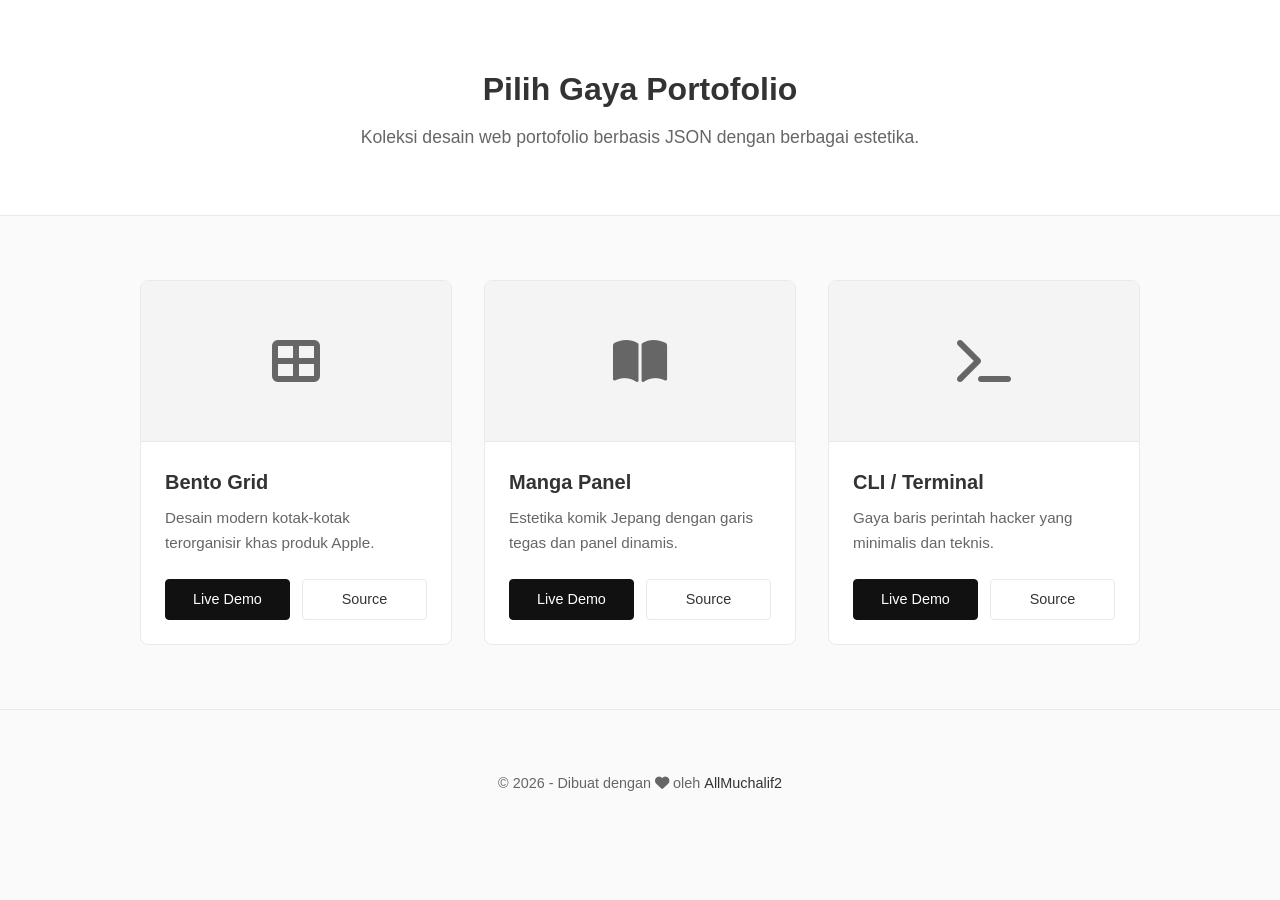
==== index.html @ 9bc3232f "first" ====
<!doctype html>
<html lang="id">
  <head>
    <meta charset="UTF-8" />
    <meta name="viewport" content="width=device-width, initial-scale=1.0" />
    <title>Koleksi Portofolio Saya</title>
    <link rel="stylesheet" href="src/style.css" />
    <link
      rel="stylesheet"
      href="https://cdnjs.cloudflare.com/ajax/libs/font-awesome/6.0.0/css/all.min.css"
    />
  </head>
  <body>
    <header>
      <h1>Pilih Gaya Portofolio</h1>
      <p>
        Koleksi desain web portofolio berbasis JSON dengan berbagai estetika.
      </p>
    </header>

    <main class="showcase-grid">
      <div class="card">
        <div class="card-preview bento-bg">
          <i class="fas fa-table-cells-large"></i>
        </div>
        <div class="card-content">
          <h3>Bento Grid</h3>
          <p>Desain modern kotak-kotak terorganisir khas produk Apple.</p>
          <div class="buttons">
            <a href="./bento" class="btn-demo">Live Demo</a>
            <a
              href="https://github.com/AllMuchalif2/porto/tree/style/bento"
              class="btn-code"
              >Source</a
            >
          </div>
        </div>
      </div>

      <div class="card">
        <div class="card-preview manga-bg">
          <i class="fas fa-book-open"></i>
        </div>
        <div class="card-content">
          <h3>Manga Panel</h3>
          <p>Estetika komik Jepang dengan garis tegas dan panel dinamis.</p>
          <div class="buttons">
            <a href="./manga" class="btn-demo">Live Demo</a>
            <a
              href="https://github.com/AllMuchalif2/porto/tree/style/manga"
              class="btn-code"
              >Source</a
            >
          </div>
        </div>
      </div>

      <div class="card">
        <div class="card-preview terminal-bg">
          <i class="fas fa-terminal"></i>
        </div>
        <div class="card-content">
          <h3>CLI / Terminal</h3>
          <p>Gaya baris perintah hacker yang minimalis dan teknis.</p>
          <div class="buttons">
            <a href="./terminal" class="btn-demo">Live Demo</a>
            <a
              href="https://github.com/AllMuchalif2/porto/tree/style/terminal"
              class="btn-code"
              >Source</a
            >
          </div>
        </div>
      </div>
    </main>

    <footer>
      <p>
        &copy; 2026 - Dibuat dengan <i class="fas fa-heart"></i> oleh
        <a href="https://github.com/AllMuchalif2">AllMuchalif2</a>
      </p>
    </footer>

    <script src="src/script.js"></script>
  </body>
</html>
---- src/style.css ----
:root {
  --bg-color: #fafafa;
  --text-main: #333333;
  --text-muted: #666666;
  --border-color: #eaeaea;
  --primary-accent: #111111;
  --card-bg: #ffffff;
}

body {
  font-family: -apple-system, BlinkMacSystemFont, "Segoe UI", Roboto, Helvetica, Arial, sans-serif;
  background-color: var(--bg-color);
  color: var(--text-main);
  margin: 0;
  padding: 0;
  line-height: 1.6;
}

header {
  text-align: center;
  padding: 4rem 1rem;
  border-bottom: 1px solid var(--border-color);
  background: var(--card-bg);
}

header h1 {
  margin: 0 0 0.5rem 0;
  font-weight: 600;
  font-size: 2rem;
  color: var(--text-main);
}

header p {
  margin: 0;
  color: var(--text-muted);
  font-size: 1.1rem;
}

.showcase-grid {
  display: grid;
  grid-template-columns: repeat(auto-fit, minmax(300px, 1fr));
  gap: 2rem;
  padding: 4rem 2rem;
  max-width: 1000px;
  margin: 0 auto;
}

.card {
  background: var(--card-bg);
  border: 1px solid var(--border-color);
  border-radius: 8px;
  overflow: hidden;
  transition: all 0.2s ease;
  display: flex;
  flex-direction: column;
}

.card:hover {
  border-color: var(--text-main);
  box-shadow: 0 4px 12px rgba(0, 0, 0, 0.05);
}

.card-preview {
  height: 160px;
  display: flex;
  align-items: center;
  justify-content: center;
  font-size: 3rem;
  border-bottom: 1px solid var(--border-color);
  background-color: #f9f9f9;
  color: var(--text-muted);
}

.bento-bg, .manga-bg, .terminal-bg {
  /* Menggunakan warna abu-abu terang yang simpel untuk semua kartu */
  background-color: #f4f4f4;
}

.card-content {
  padding: 1.5rem;
  flex: 1;
  display: flex;
  flex-direction: column;
}

.card-content h3 {
  margin: 0 0 0.5rem 0;
  font-size: 1.25rem;
  font-weight: 600;
}

.card-content p {
  margin: 0 0 1.5rem 0;
  color: var(--text-muted);
  font-size: 0.95rem;
  flex: 1;
}

.buttons {
  display: flex;
  gap: 0.75rem;
}

.btn-demo,
.btn-code {
  text-decoration: none;
  padding: 0.5rem 1rem;
  border-radius: 4px;
  font-size: 0.9rem;
  flex: 1;
  text-align: center;
  font-weight: 500;
  transition: all 0.2s ease;
}

.btn-demo {
  background: var(--primary-accent);
  color: #fff;
  border: 1px solid var(--primary-accent);
}

.btn-demo:hover {
  background: #333;
  border-color: #333;
}

.btn-code {
  background: transparent;
  border: 1px solid var(--border-color);
  color: var(--text-main);
}

.btn-code:hover {
  border-color: var(--text-main);
  background: var(--bg-color);
}

footer {
  text-align: center;
  padding: 3rem 1rem;
  font-size: 0.9rem;
  color: var(--text-muted);
  border-top: 1px solid var(--border-color);
}

footer a {
  color: var(--text-main);
  text-decoration: none;
  font-weight: 500;
}

footer a:hover {
  text-decoration: underline;
}
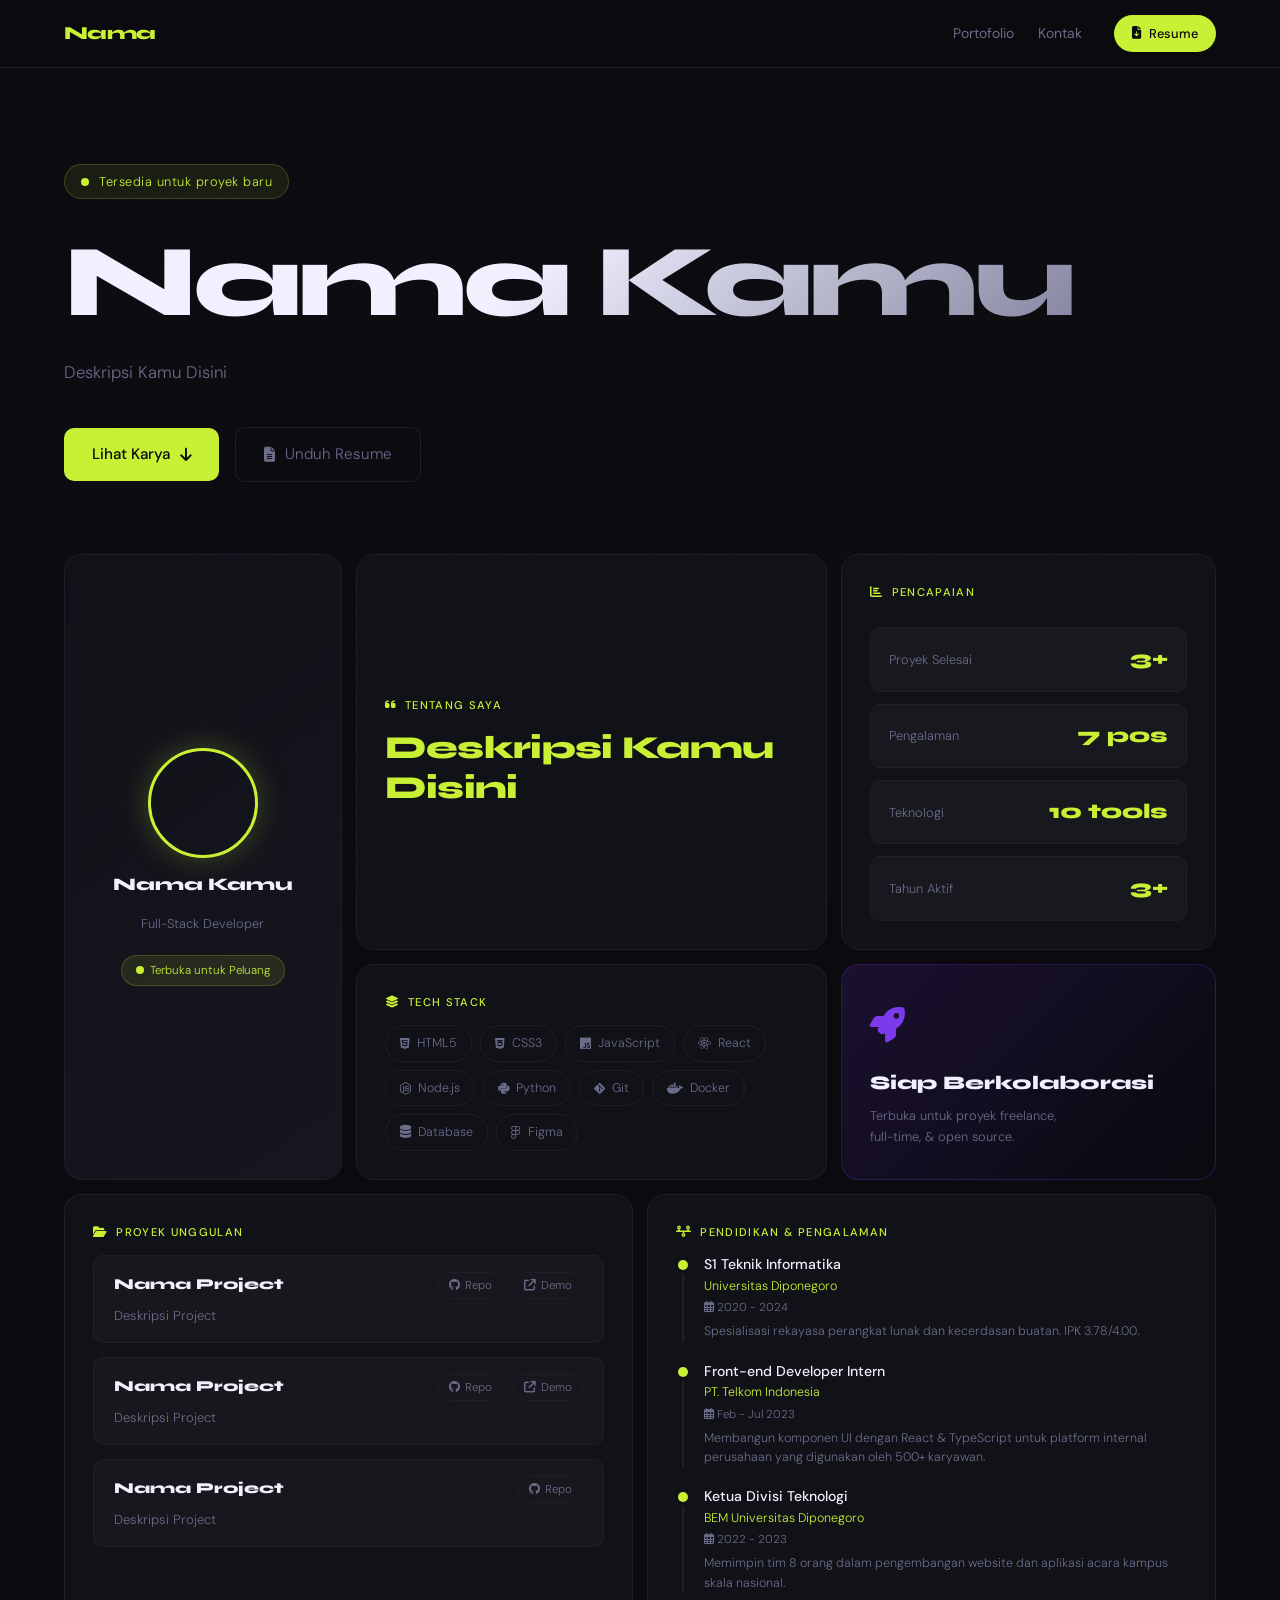
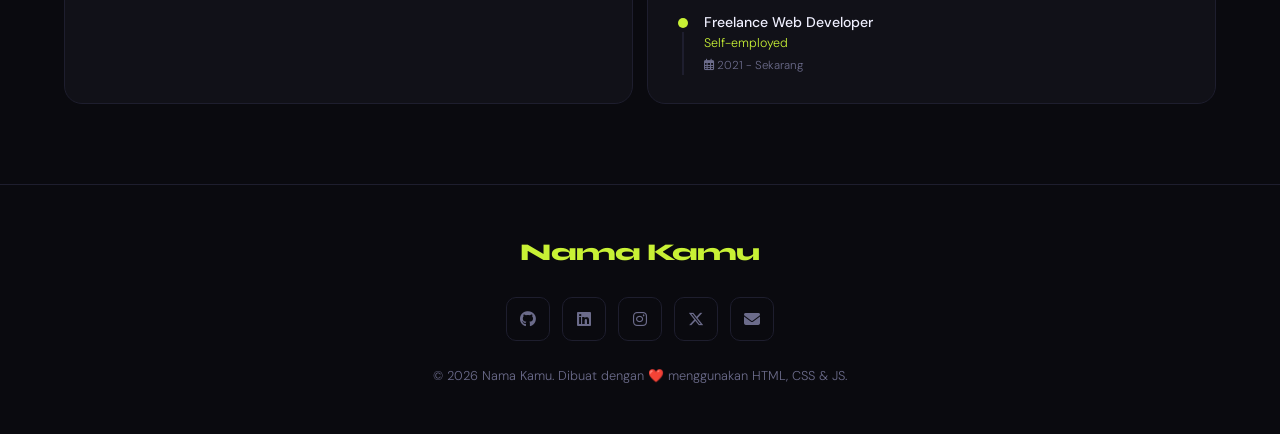
==== commit be87aed6: "bento style v1" ====
--- a/index.html
+++ b/index.html
@@ -3,82 +3,92 @@
   <head>
     <meta charset="UTF-8" />
     <meta name="viewport" content="width=device-width, initial-scale=1.0" />
-    <title>Koleksi Portofolio Saya</title>
-    <link rel="stylesheet" href="src/style.css" />
+    <title>Memuat...</title>
+    <meta name="description" content="Portofolio pribadi developer" />
+
+    <!-- Google Fonts: Syne (display) + DM Sans (body) -->
+    <link rel="preconnect" href="https://fonts.googleapis.com" />
+    <link rel="preconnect" href="https://fonts.gstatic.com" crossorigin />
+    <link
+      href="https://fonts.googleapis.com/css2?family=Syne:wght@700;800&family=DM+Sans:ital,wght@0,300;0,400;0,500;1,300&display=swap"
+      rel="stylesheet"
+    />
+
+    <!-- Font Awesome -->
     <link
       rel="stylesheet"
-      href="https://cdnjs.cloudflare.com/ajax/libs/font-awesome/6.0.0/css/all.min.css"
+      href="https://cdnjs.cloudflare.com/ajax/libs/font-awesome/6.5.2/css/all.min.css"
     />
+
+    <link rel="stylesheet" href="src/style.css" />
   </head>
   <body>
-    <header>
-      <h1>Pilih Gaya Portofolio</h1>
-      <p>
-        Koleksi desain web portofolio berbasis JSON dengan berbagai estetika.
-      </p>
+    <!-- ░░ NOISE OVERLAY ░░ -->
+    <div class="noise-overlay" aria-hidden="true"></div>
+
+    <!-- ░░ NAVBAR ░░ -->
+    <nav id="navbar" aria-label="Navigasi utama">
+      <div class="nav-inner">
+        <a href="#" class="nav-brand" id="nav-brand">—</a>
+        <div class="nav-links">
+          <a href="#bento-container">Portofolio</a>
+          <a href="#footer">Kontak</a>
+        </div>
+        <a
+          id="nav-resume-btn"
+          href="#"
+          target="_blank"
+          rel="noopener"
+          class="btn-resume hidden"
+        >
+          <i class="fas fa-file-arrow-down"></i> Resume
+        </a>
+      </div>
+    </nav>
+
+    <!-- ░░ HERO ░░ -->
+    <header id="hero" aria-label="Perkenalan">
+      <div class="hero-eyebrow">
+        <span class="dot-pulse" aria-hidden="true"></span>
+        <span>Tersedia untuk proyek baru</span>
+      </div>
+      <h1 id="hero-name" class="hero-name">—</h1>
+      <p id="hero-desc" class="hero-desc">—</p>
+      <div class="hero-cta">
+        <a href="#bento-container" class="btn-primary">
+          Lihat Karya <i class="fas fa-arrow-down"></i>
+        </a>
+        <a
+          id="hero-resume-btn"
+          href="#"
+          target="_blank"
+          rel="noopener"
+          class="btn-ghost hidden"
+        >
+          <i class="fas fa-file-lines"></i> Unduh Resume
+        </a>
+      </div>
     </header>
 
-    <main class="showcase-grid">
-      <div class="card">
-        <div class="card-preview bento-bg">
-          <i class="fas fa-table-cells-large"></i>
-        </div>
-        <div class="card-content">
-          <h3>Bento Grid</h3>
-          <p>Desain modern kotak-kotak terorganisir khas produk Apple.</p>
-          <div class="buttons">
-            <a href="./bento" class="btn-demo">Live Demo</a>
-            <a
-              href="https://github.com/AllMuchalif2/porto/tree/style/bento"
-              class="btn-code"
-              >Source</a
-            >
-          </div>
-        </div>
-      </div>
-
-      <div class="card">
-        <div class="card-preview manga-bg">
-          <i class="fas fa-book-open"></i>
-        </div>
-        <div class="card-content">
-          <h3>Manga Panel</h3>
-          <p>Estetika komik Jepang dengan garis tegas dan panel dinamis.</p>
-          <div class="buttons">
-            <a href="./manga" class="btn-demo">Live Demo</a>
-            <a
-              href="https://github.com/AllMuchalif2/porto/tree/style/manga"
-              class="btn-code"
-              >Source</a
-            >
-          </div>
-        </div>
-      </div>
-
-      <div class="card">
-        <div class="card-preview terminal-bg">
-          <i class="fas fa-terminal"></i>
-        </div>
-        <div class="card-content">
-          <h3>CLI / Terminal</h3>
-          <p>Gaya baris perintah hacker yang minimalis dan teknis.</p>
-          <div class="buttons">
-            <a href="./terminal" class="btn-demo">Live Demo</a>
-            <a
-              href="https://github.com/AllMuchalif2/porto/tree/style/terminal"
-              class="btn-code"
-              >Source</a
-            >
-          </div>
-        </div>
-      </div>
+    <!-- ░░ BENTO GRID ░░ -->
+    <main id="bento-container" aria-label="Bagian konten utama">
+      <!-- Kartu akan diinjeksi oleh JS -->
+      <div class="bento-skeleton" aria-hidden="true"></div>
     </main>
 
-    <footer>
-      <p>
-        &copy; 2026 - Dibuat dengan <i class="fas fa-heart"></i> oleh
-        <a href="https://github.com/AllMuchalif2">AllMuchalif2</a>
-      </p>
+    <!-- ░░ FOOTER ░░ -->
+    <footer id="footer" aria-label="Footer dan media sosial">
+      <div class="footer-inner">
+        <p class="footer-brand" id="footer-brand">—</p>
+        <div
+          id="footer-socials"
+          class="footer-socials"
+          aria-label="Media Sosial"
+        >
+          <!-- Ikon sosial diinjeksi oleh JS -->
+        </div>
+        <p class="footer-copy" id="footer-copy">—</p>
+      </div>
     </footer>
 
     <script src="src/script.js"></script>
--- a/src/style.css
+++ b/src/style.css
@@ -1,154 +1,926 @@
+/* ============================================================
+   PORTOFOLIO BENTO GRID — style.css
+   Aesthetic: Dark Brutalist + Neon Accent
+   ============================================================ */
+
+/* ── CSS CUSTOM PROPERTIES (di-update via JS dari data.json) ── */
 :root {
-  --bg-color: #fafafa;
-  --text-main: #333333;
-  --text-muted: #666666;
-  --border-color: #eaeaea;
-  --primary-accent: #111111;
-  --card-bg: #ffffff;
-}
-
-body {
-  font-family: -apple-system, BlinkMacSystemFont, "Segoe UI", Roboto, Helvetica, Arial, sans-serif;
-  background-color: var(--bg-color);
-  color: var(--text-main);
+  --bg: #0a0a0f;
+  --card-bg: #111118;
+  --card-border: #1e1e2e;
+  --text-light: #f0f0ff;
+  --text-dark: #6b6b8a;
+  --primary: #c8f135;
+  --secondary: #7c3aed;
+  --accent: #f135a0;
+
+  --font-display: "Syne", sans-serif;
+  --font-body: "DM Sans", sans-serif;
+
+  --radius-sm: 10px;
+  --radius-md: 18px;
+  --radius-lg: 26px;
+
+  --nav-h: 68px;
+  --transition: 0.35s cubic-bezier(0.4, 0, 0.2, 1);
+}
+
+/* ── RESET & BASE ── */
+*,
+*::before,
+*::after {
+  box-sizing: border-box;
   margin: 0;
   padding: 0;
+}
+
+html {
+  scroll-behavior: smooth;
+  font-size: 16px;
+}
+
+body {
+  background-color: var(--bg);
+  color: var(--text-light);
+  font-family: var(--font-body);
+  font-weight: 300;
+  line-height: 1.65;
+  min-height: 100vh;
+  overflow-x: hidden;
+}
+
+a {
+  color: inherit;
+  text-decoration: none;
+}
+img,
+svg {
+  display: block;
+  max-width: 100%;
+}
+ul {
+  list-style: none;
+}
+.hidden {
+  display: none !important;
+}
+
+/* ── NOISE OVERLAY ── */
+.noise-overlay {
+  position: fixed;
+  inset: 0;
+  z-index: 0;
+  pointer-events: none;
+  opacity: 0.03;
+  background-image: url("data:image/svg+xml,%3Csvg viewBox='0 0 256 256' xmlns='http://www.w3.org/2000/svg'%3E%3Cfilter id='noise'%3E%3CfeTurbulence type='fractalNoise' baseFrequency='0.9' numOctaves='4' stitchTiles='stitch'/%3E%3C/filter%3E%3Crect width='100%25' height='100%25' filter='url(%23noise)'/%3E%3C/svg%3E");
+  background-repeat: repeat;
+  background-size: 200px;
+}
+
+/* ── SCROLLBAR ── */
+::-webkit-scrollbar {
+  width: 5px;
+}
+::-webkit-scrollbar-track {
+  background: var(--bg);
+}
+::-webkit-scrollbar-thumb {
+  background: var(--card-border);
+  border-radius: 99px;
+}
+::-webkit-scrollbar-thumb:hover {
+  background: var(--primary);
+}
+
+/* ============================================================
+   NAVBAR
+   ============================================================ */
+#navbar {
+  position: sticky;
+  top: 0;
+  z-index: 100;
+  height: var(--nav-h);
+  background: rgba(10, 10, 15, 0.8);
+  backdrop-filter: blur(20px);
+  -webkit-backdrop-filter: blur(20px);
+  border-bottom: 1px solid var(--card-border);
+}
+
+.nav-inner {
+  max-width: 1200px;
+  margin: 0 auto;
+  padding: 0 24px;
+  height: 100%;
+  display: flex;
+  align-items: center;
+  gap: 32px;
+}
+
+.nav-brand {
+  font-family: var(--font-display);
+  font-size: 1.15rem;
+  font-weight: 800;
+  color: var(--primary);
+  letter-spacing: -0.03em;
+  white-space: nowrap;
+}
+
+.nav-links {
+  display: flex;
+  gap: 24px;
+  margin-left: auto;
+}
+
+.nav-links a {
+  font-size: 0.875rem;
+  font-weight: 400;
+  color: var(--text-dark);
+  transition: color var(--transition);
+}
+.nav-links a:hover {
+  color: var(--text-light);
+}
+
+.btn-resume {
+  display: inline-flex;
+  align-items: center;
+  gap: 7px;
+  padding: 8px 18px;
+  background: var(--primary);
+  color: #0a0a0f;
+  border-radius: 999px;
+  font-size: 0.8rem;
+  font-weight: 500;
+  white-space: nowrap;
+  transition:
+    transform var(--transition),
+    box-shadow var(--transition);
+}
+.btn-resume:hover {
+  transform: translateY(-2px);
+  box-shadow: 0 8px 25px rgba(200, 241, 53, 0.35);
+}
+
+/* ============================================================
+   HERO
+   ============================================================ */
+#hero {
+  position: relative;
+  max-width: 1200px;
+  margin: 0 auto;
+  padding: 96px 24px 72px;
+  z-index: 1;
+}
+
+.hero-eyebrow {
+  display: inline-flex;
+  align-items: center;
+  gap: 10px;
+  padding: 6px 16px;
+  background: rgba(200, 241, 53, 0.08);
+  border: 1px solid rgba(200, 241, 53, 0.2);
+  border-radius: 999px;
+  font-size: 0.8rem;
+  color: var(--primary);
+  margin-bottom: 32px;
+  letter-spacing: 0.04em;
+}
+
+.dot-pulse {
+  width: 8px;
+  height: 8px;
+  border-radius: 50%;
+  background: var(--primary);
+  display: inline-block;
+  animation: pulse 1.8s infinite;
+  flex-shrink: 0;
+}
+@keyframes pulse {
+  0%,
+  100% {
+    opacity: 1;
+    transform: scale(1);
+  }
+  50% {
+    opacity: 0.4;
+    transform: scale(0.8);
+  }
+}
+
+.hero-name {
+  font-family: var(--font-display);
+  font-size: clamp(3rem, 8vw, 6.5rem);
+  font-weight: 800;
+  line-height: 1;
+  letter-spacing: -0.04em;
+  margin-bottom: 24px;
+  background: linear-gradient(
+    135deg,
+    var(--text-light) 40%,
+    var(--text-dark) 100%
+  );
+  -webkit-background-clip: text;
+  -webkit-text-fill-color: transparent;
+  background-clip: text;
+}
+
+.hero-desc {
+  max-width: 580px;
+  font-size: 1.05rem;
+  color: var(--text-dark);
+  line-height: 1.75;
+  margin-bottom: 40px;
+}
+
+.hero-cta {
+  display: flex;
+  flex-wrap: wrap;
+  gap: 16px;
+  align-items: center;
+}
+
+.btn-primary {
+  display: inline-flex;
+  align-items: center;
+  gap: 10px;
+  padding: 14px 28px;
+  background: var(--primary);
+  color: #0a0a0f;
+  border-radius: var(--radius-sm);
+  font-weight: 500;
+  font-size: 0.95rem;
+  transition:
+    transform var(--transition),
+    box-shadow var(--transition);
+}
+.btn-primary:hover {
+  transform: translateY(-3px);
+  box-shadow: 0 12px 35px rgba(200, 241, 53, 0.4);
+}
+.btn-primary i {
+  transition: transform var(--transition);
+}
+.btn-primary:hover i {
+  transform: translateY(3px);
+}
+
+.btn-ghost {
+  display: inline-flex;
+  align-items: center;
+  gap: 10px;
+  padding: 14px 28px;
+  border: 1px solid var(--card-border);
+  border-radius: var(--radius-sm);
+  font-size: 0.95rem;
+  color: var(--text-dark);
+  transition:
+    color var(--transition),
+    border-color var(--transition),
+    transform var(--transition);
+}
+.btn-ghost:hover {
+  color: var(--text-light);
+  border-color: var(--text-dark);
+  transform: translateY(-3px);
+}
+
+/* ============================================================
+   BENTO GRID
+   ============================================================ */
+#bento-container {
+  position: relative;
+  z-index: 1;
+  max-width: 1200px;
+  margin: 0 auto 80px;
+  padding: 0 24px;
+  display: grid;
+  grid-template-columns: repeat(12, 1fr);
+  grid-auto-rows: minmax(120px, auto);
+  gap: 14px;
+}
+
+/* Skeleton while loading */
+.bento-skeleton {
+  grid-column: 1 / -1;
+  height: 300px;
+  background: var(--card-bg);
+  border-radius: var(--radius-md);
+  animation: shimmer 1.5s infinite;
+}
+@keyframes shimmer {
+  0% {
+    opacity: 0.5;
+  }
+  50% {
+    opacity: 1;
+  }
+  100% {
+    opacity: 0.5;
+  }
+}
+
+/* ── BASE CARD ── */
+.bento-card {
+  background: var(--card-bg);
+  border: 1px solid var(--card-border);
+  border-radius: var(--radius-md);
+  padding: 28px;
+  position: relative;
+  overflow: hidden;
+  transition:
+    transform var(--transition),
+    box-shadow var(--transition),
+    border-color var(--transition);
+  animation: fadeUp 0.5s ease both;
+}
+.bento-card::before {
+  content: "";
+  position: absolute;
+  inset: 0;
+  background: radial-gradient(
+    600px circle at var(--mouse-x, 50%) var(--mouse-y, 50%),
+    rgba(200, 241, 53, 0.04) 0%,
+    transparent 60%
+  );
+  opacity: 0;
+  transition: opacity 0.4s;
+  pointer-events: none;
+}
+.bento-card:hover::before {
+  opacity: 1;
+}
+.bento-card:hover {
+  transform: translateY(-4px);
+  box-shadow: 0 20px 60px rgba(0, 0, 0, 0.4);
+  border-color: rgba(200, 241, 53, 0.15);
+}
+
+@keyframes fadeUp {
+  from {
+    opacity: 0;
+    transform: translateY(20px);
+  }
+  to {
+    opacity: 1;
+    transform: translateY(0);
+  }
+}
+
+/* Animation delays for stagger effect */
+.bento-card:nth-child(1) {
+  animation-delay: 0.05s;
+}
+.bento-card:nth-child(2) {
+  animation-delay: 0.1s;
+}
+.bento-card:nth-child(3) {
+  animation-delay: 0.15s;
+}
+.bento-card:nth-child(4) {
+  animation-delay: 0.2s;
+}
+.bento-card:nth-child(5) {
+  animation-delay: 0.25s;
+}
+.bento-card:nth-child(6) {
+  animation-delay: 0.3s;
+}
+.bento-card:nth-child(7) {
+  animation-delay: 0.35s;
+}
+
+/* ── CARD LABEL ── */
+.card-label {
+  font-size: 0.7rem;
+  font-weight: 500;
+  letter-spacing: 0.12em;
+  text-transform: uppercase;
+  color: var(--primary);
+  margin-bottom: 14px;
+  display: flex;
+  align-items: center;
+  gap: 8px;
+}
+.card-label i {
+  font-size: 0.75rem;
+}
+
+/* ── CARD TITLE ── */
+.card-title {
+  font-family: var(--font-display);
+  font-size: 1.05rem;
+  font-weight: 800;
+  line-height: 1.2;
+  margin-bottom: 8px;
+  color: var(--text-light);
+}
+
+/* ── GRID SPANS ── */
+
+/* KARTU FOTO (hero photo) */
+.card-photo {
+  grid-column: 1 / 4;
+  grid-row: 1 / 3;
+  display: flex;
+  flex-direction: column;
+  align-items: center;
+  justify-content: center;
+  gap: 16px;
+  text-align: center;
+  background: linear-gradient(145deg, var(--card-bg), #16161f);
+}
+.card-photo img {
+  width: 110px;
+  height: 110px;
+  border-radius: 50%;
+  border: 3px solid var(--primary);
+  object-fit: cover;
+  box-shadow: 0 0 30px rgba(200, 241, 53, 0.25);
+}
+.card-photo .photo-name {
+  font-family: var(--font-display);
+  font-size: 1.1rem;
+  font-weight: 800;
+  color: var(--text-light);
+  line-height: 1.2;
+}
+.card-photo .photo-role {
+  font-size: 0.8rem;
+  color: var(--text-dark);
+  margin-top: 2px;
+}
+.card-photo .photo-badge {
+  display: inline-flex;
+  align-items: center;
+  gap: 6px;
+  padding: 5px 14px;
+  background: rgba(200, 241, 53, 0.1);
+  border: 1px solid rgba(200, 241, 53, 0.2);
+  border-radius: 999px;
+  font-size: 0.72rem;
+  color: var(--primary);
+  margin-top: 4px;
+}
+
+/* KARTU QUOTE */
+.card-quote {
+  grid-column: 4 / 9;
+  grid-row: 1 / 2;
+  display: flex;
+  flex-direction: column;
+  justify-content: center;
+}
+.card-quote .big-quote {
+  font-family: var(--font-display);
+  font-size: clamp(1.4rem, 2.5vw, 2rem);
+  font-weight: 800;
+  line-height: 1.25;
+  color: var(--text-light);
+  letter-spacing: -0.02em;
+}
+.card-quote .big-quote span {
+  color: var(--primary);
+}
+
+/* KARTU STATS */
+.card-stats {
+  grid-column: 9 / 13;
+  grid-row: 1 / 2;
+  display: flex;
+  flex-direction: column;
+  justify-content: space-between;
+  gap: 12px;
+}
+.stat-row {
+  display: flex;
+  justify-content: space-between;
+  align-items: center;
+  padding: 14px 18px;
+  background: rgba(255, 255, 255, 0.03);
+  border-radius: var(--radius-sm);
+  border: 1px solid var(--card-border);
+  transition: border-color var(--transition);
+}
+.stat-row:hover {
+  border-color: rgba(200, 241, 53, 0.3);
+}
+.stat-row .stat-label {
+  font-size: 0.8rem;
+  color: var(--text-dark);
+}
+.stat-row .stat-value {
+  font-family: var(--font-display);
+  font-size: 1.3rem;
+  font-weight: 800;
+  color: var(--primary);
+}
+
+/* KARTU TECH STACK */
+.card-tech {
+  grid-column: 4 / 9;
+  grid-row: 2 / 3;
+}
+.tech-grid {
+  display: flex;
+  flex-wrap: wrap;
+  gap: 8px;
+  margin-top: 4px;
+}
+.tech-pill {
+  display: inline-flex;
+  align-items: center;
+  gap: 7px;
+  padding: 7px 14px;
+  border: 1px solid var(--card-border);
+  border-radius: 999px;
+  font-size: 0.78rem;
+  color: var(--text-dark);
+  transition: all var(--transition);
+  cursor: default;
+}
+.tech-pill i {
+  font-size: 0.8rem;
+}
+.tech-pill:hover {
+  color: var(--primary);
+  border-color: rgba(200, 241, 53, 0.4);
+  background: rgba(200, 241, 53, 0.05);
+  transform: translateY(-2px);
+}
+
+/* KARTU STATUS KECIL */
+.card-status {
+  grid-column: 9 / 13;
+  grid-row: 2 / 3;
+  display: flex;
+  flex-direction: column;
+  justify-content: center;
+  background: linear-gradient(
+    135deg,
+    rgba(124, 58, 237, 0.15),
+    rgba(10, 10, 15, 0.5)
+  );
+  border-color: rgba(124, 58, 237, 0.25);
+}
+.status-icon {
+  font-size: 2.2rem;
+  color: var(--secondary);
+  margin-bottom: 12px;
+}
+.status-text {
+  font-family: var(--font-display);
+  font-size: 1.2rem;
+  font-weight: 800;
+  color: var(--text-light);
+  margin-bottom: 6px;
+}
+.status-sub {
+  font-size: 0.8rem;
+  color: var(--text-dark);
+}
+
+/* KARTU PROYEK */
+.card-projects {
+  grid-column: 1 / 7;
+  grid-row: 3 / 5;
+}
+.project-list {
+  display: flex;
+  flex-direction: column;
+  gap: 14px;
+  margin-top: 4px;
+}
+.project-item {
+  padding: 16px 20px;
+  background: rgba(255, 255, 255, 0.025);
+  border: 1px solid var(--card-border);
+  border-radius: var(--radius-sm);
+  transition: all var(--transition);
+}
+.project-item:hover {
+  background: rgba(200, 241, 53, 0.04);
+  border-color: rgba(200, 241, 53, 0.25);
+  transform: translateX(4px);
+}
+.project-header {
+  display: flex;
+  justify-content: space-between;
+  align-items: flex-start;
+  gap: 12px;
+  margin-bottom: 6px;
+}
+.project-name {
+  font-family: var(--font-display);
+  font-size: 0.95rem;
+  font-weight: 800;
+  color: var(--text-light);
+}
+.project-links {
+  display: flex;
+  gap: 10px;
+  flex-shrink: 0;
+}
+.project-link {
+  display: inline-flex;
+  align-items: center;
+  gap: 5px;
+  font-size: 0.72rem;
+  color: var(--text-dark);
+  padding: 3px 10px;
+  border: 1px solid var(--card-border);
+  border-radius: 999px;
+  transition: all var(--transition);
+}
+.project-link:hover {
+  color: var(--primary);
+  border-color: rgba(200, 241, 53, 0.4);
+}
+.project-link.preview-link:hover {
+  color: var(--accent);
+  border-color: rgba(241, 53, 160, 0.4);
+}
+.project-desc {
+  font-size: 0.82rem;
+  color: var(--text-dark);
   line-height: 1.6;
 }
 
-header {
+/* KARTU PENGALAMAN */
+.card-experience {
+  grid-column: 7 / 13;
+  grid-row: 3 / 5;
+}
+.experience-list {
+  display: flex;
+  flex-direction: column;
+  gap: 0;
+  margin-top: 4px;
+  max-height: 420px;
+  overflow-y: auto;
+  padding-right: 4px;
+}
+.experience-list::-webkit-scrollbar {
+  width: 3px;
+}
+.experience-list::-webkit-scrollbar-track {
+  background: transparent;
+}
+.experience-list::-webkit-scrollbar-thumb {
+  background: var(--card-border);
+  border-radius: 99px;
+}
+
+.exp-item {
+  display: grid;
+  grid-template-columns: 14px 1fr;
+  gap: 0 14px;
+  padding-bottom: 20px;
+  position: relative;
+}
+.exp-item:last-child {
+  padding-bottom: 0;
+}
+
+/* Timeline line */
+.exp-dot-col {
+  display: flex;
+  flex-direction: column;
+  align-items: center;
+  padding-top: 5px;
+}
+.exp-dot {
+  width: 10px;
+  height: 10px;
+  border-radius: 50%;
+  background: var(--primary);
+  flex-shrink: 0;
+  position: relative;
+  z-index: 1;
+}
+.exp-line {
+  width: 2px;
+  flex: 1;
+  background: var(--card-border);
+  margin-top: 4px;
+}
+.exp-item:last-child .exp-line {
+  display: none;
+}
+
+.exp-content {
+}
+.exp-title {
+  font-weight: 500;
+  font-size: 0.88rem;
+  color: var(--text-light);
+  line-height: 1.3;
+  margin-bottom: 2px;
+}
+.exp-institution {
+  font-size: 0.78rem;
+  color: var(--primary);
+  margin-bottom: 2px;
+}
+.exp-period {
+  font-size: 0.72rem;
+  color: var(--text-dark);
+  margin-bottom: 5px;
+}
+.exp-desc {
+  font-size: 0.78rem;
+  color: var(--text-dark);
+  line-height: 1.55;
+}
+
+/* ── DEKORASI KARTU (untuk pengisi ruang visual) ── */
+.card-decor {
+  grid-column: 1 / 4;
+  grid-row: 3 / 4;
+  overflow: hidden;
+  background: linear-gradient(
+    135deg,
+    rgba(241, 53, 160, 0.12),
+    rgba(10, 10, 15, 0.1)
+  );
+  border-color: rgba(241, 53, 160, 0.2);
+  display: flex;
+  flex-direction: column;
+  justify-content: flex-end;
+}
+.decor-number {
+  font-family: var(--font-display);
+  font-size: 5rem;
+  font-weight: 800;
+  line-height: 1;
+  color: rgba(241, 53, 160, 0.2);
+  letter-spacing: -0.05em;
+  position: absolute;
+  bottom: 16px;
+  right: 20px;
+}
+.decor-text {
+  font-family: var(--font-display);
+  font-size: 1.3rem;
+  font-weight: 800;
+  color: var(--text-light);
+  line-height: 1.25;
+  position: relative;
+  z-index: 1;
+}
+.decor-sub {
+  font-size: 0.78rem;
+  color: var(--text-dark);
+  margin-top: 6px;
+  position: relative;
+  z-index: 1;
+}
+
+/* ============================================================
+   FOOTER
+   ============================================================ */
+#footer {
+  position: relative;
+  z-index: 1;
+  border-top: 1px solid var(--card-border);
+  margin-top: 20px;
+}
+.footer-inner {
+  max-width: 1200px;
+  margin: 0 auto;
+  padding: 48px 24px;
+  display: flex;
+  flex-direction: column;
+  align-items: center;
+  gap: 24px;
   text-align: center;
-  padding: 4rem 1rem;
-  border-bottom: 1px solid var(--border-color);
-  background: var(--card-bg);
-}
-
-header h1 {
-  margin: 0 0 0.5rem 0;
-  font-weight: 600;
-  font-size: 2rem;
-  color: var(--text-main);
-}
-
-header p {
-  margin: 0;
-  color: var(--text-muted);
-  font-size: 1.1rem;
-}
-
-.showcase-grid {
-  display: grid;
-  grid-template-columns: repeat(auto-fit, minmax(300px, 1fr));
-  gap: 2rem;
-  padding: 4rem 2rem;
-  max-width: 1000px;
-  margin: 0 auto;
-}
-
-.card {
-  background: var(--card-bg);
-  border: 1px solid var(--border-color);
-  border-radius: 8px;
-  overflow: hidden;
-  transition: all 0.2s ease;
-  display: flex;
-  flex-direction: column;
-}
-
-.card:hover {
-  border-color: var(--text-main);
-  box-shadow: 0 4px 12px rgba(0, 0, 0, 0.05);
-}
-
-.card-preview {
-  height: 160px;
-  display: flex;
-  align-items: center;
+}
+.footer-brand {
+  font-family: var(--font-display);
+  font-size: 1.5rem;
+  font-weight: 800;
+  color: var(--primary);
+  letter-spacing: -0.03em;
+}
+.footer-socials {
+  display: flex;
+  flex-wrap: wrap;
   justify-content: center;
-  font-size: 3rem;
-  border-bottom: 1px solid var(--border-color);
-  background-color: #f9f9f9;
-  color: var(--text-muted);
-}
-
-.bento-bg, .manga-bg, .terminal-bg {
-  /* Menggunakan warna abu-abu terang yang simpel untuk semua kartu */
-  background-color: #f4f4f4;
-}
-
-.card-content {
-  padding: 1.5rem;
-  flex: 1;
-  display: flex;
-  flex-direction: column;
-}
-
-.card-content h3 {
-  margin: 0 0 0.5rem 0;
-  font-size: 1.25rem;
-  font-weight: 600;
-}
-
-.card-content p {
-  margin: 0 0 1.5rem 0;
-  color: var(--text-muted);
-  font-size: 0.95rem;
-  flex: 1;
-}
-
-.buttons {
-  display: flex;
-  gap: 0.75rem;
-}
-
-.btn-demo,
-.btn-code {
-  text-decoration: none;
-  padding: 0.5rem 1rem;
-  border-radius: 4px;
-  font-size: 0.9rem;
-  flex: 1;
-  text-align: center;
-  font-weight: 500;
-  transition: all 0.2s ease;
-}
-
-.btn-demo {
-  background: var(--primary-accent);
-  color: #fff;
-  border: 1px solid var(--primary-accent);
-}
-
-.btn-demo:hover {
-  background: #333;
-  border-color: #333;
-}
-
-.btn-code {
-  background: transparent;
-  border: 1px solid var(--border-color);
-  color: var(--text-main);
-}
-
-.btn-code:hover {
-  border-color: var(--text-main);
-  background: var(--bg-color);
-}
-
-footer {
-  text-align: center;
-  padding: 3rem 1rem;
-  font-size: 0.9rem;
-  color: var(--text-muted);
-  border-top: 1px solid var(--border-color);
-}
-
-footer a {
-  color: var(--text-main);
-  text-decoration: none;
-  font-weight: 500;
-}
-
-footer a:hover {
-  text-decoration: underline;
-}
+  gap: 12px;
+}
+.social-link {
+  display: inline-flex;
+  align-items: center;
+  justify-content: center;
+  width: 44px;
+  height: 44px;
+  border: 1px solid var(--card-border);
+  border-radius: var(--radius-sm);
+  color: var(--text-dark);
+  font-size: 1rem;
+  transition: all var(--transition);
+}
+.social-link:hover {
+  color: var(--primary);
+  border-color: rgba(200, 241, 53, 0.4);
+  background: rgba(200, 241, 53, 0.06);
+  transform: translateY(-3px);
+}
+.footer-copy {
+  font-size: 0.8rem;
+  color: var(--text-dark);
+}
+
+/* ============================================================
+   RESPONSIF
+   ============================================================ */
+
+/* Tablet */
+@media (max-width: 900px) {
+  .card-photo {
+    grid-column: 1 / 5;
+    grid-row: 1 / 2;
+  }
+  .card-quote {
+    grid-column: 5 / 13;
+    grid-row: 1 / 2;
+  }
+  .card-stats {
+    grid-column: 1 / 7;
+    grid-row: 2 / 3;
+  }
+  .card-tech {
+    grid-column: 7 / 13;
+    grid-row: 2 / 3;
+  }
+  .card-status {
+    grid-column: 1 / 4;
+    grid-row: 3 / 4;
+  }
+  .card-decor {
+    grid-column: 4 / 7;
+    grid-row: 3 / 4;
+  }
+  .card-projects {
+    grid-column: 1 / 13;
+    grid-row: 4 / 6;
+  }
+  .card-experience {
+    grid-column: 1 / 13;
+    grid-row: 6 / 8;
+  }
+}
+
+/* Mobile */
+@media (max-width: 600px) {
+  :root {
+    --nav-h: 60px;
+  }
+
+  #hero {
+    padding: 60px 20px 48px;
+  }
+  #bento-container {
+    padding: 0 16px;
+    gap: 10px;
+  }
+
+  .nav-links {
+    display: none;
+  }
+
+  /* Semua kartu jadi full width */
+  .card-photo,
+  .card-quote,
+  .card-stats,
+  .card-tech,
+  .card-status,
+  .card-decor,
+  .card-projects,
+  .card-experience {
+    grid-column: 1 / -1;
+    grid-row: auto;
+  }
+
+  .card-photo {
+    min-height: 200px;
+  }
+  .card-stats {
+    flex-direction: row;
+    flex-wrap: wrap;
+  }
+  .stat-row {
+    flex: 1 1 calc(50% - 6px);
+  }
+
+  .bento-card {
+    padding: 20px;
+  }
+
+  .project-header {
+    flex-direction: column;
+    gap: 8px;
+  }
+  .project-links {
+    align-self: flex-start;
+  }
+}
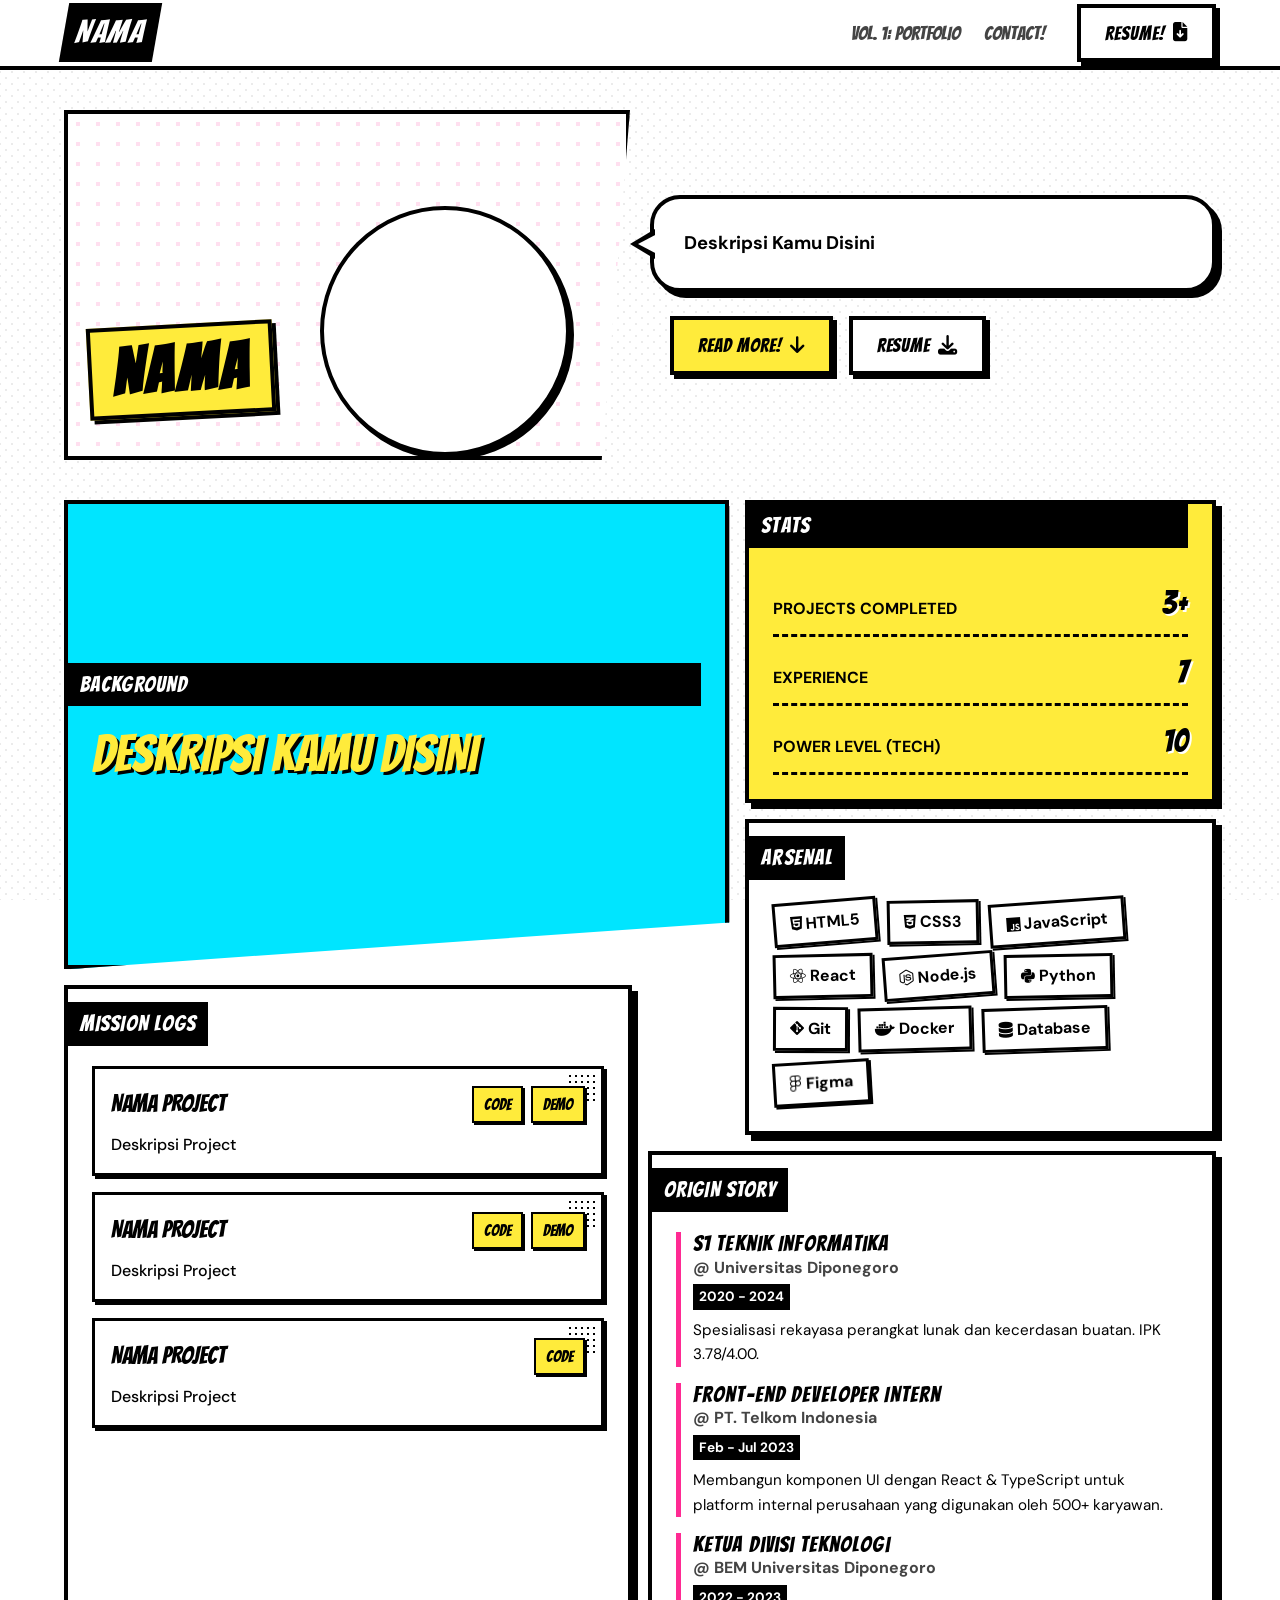
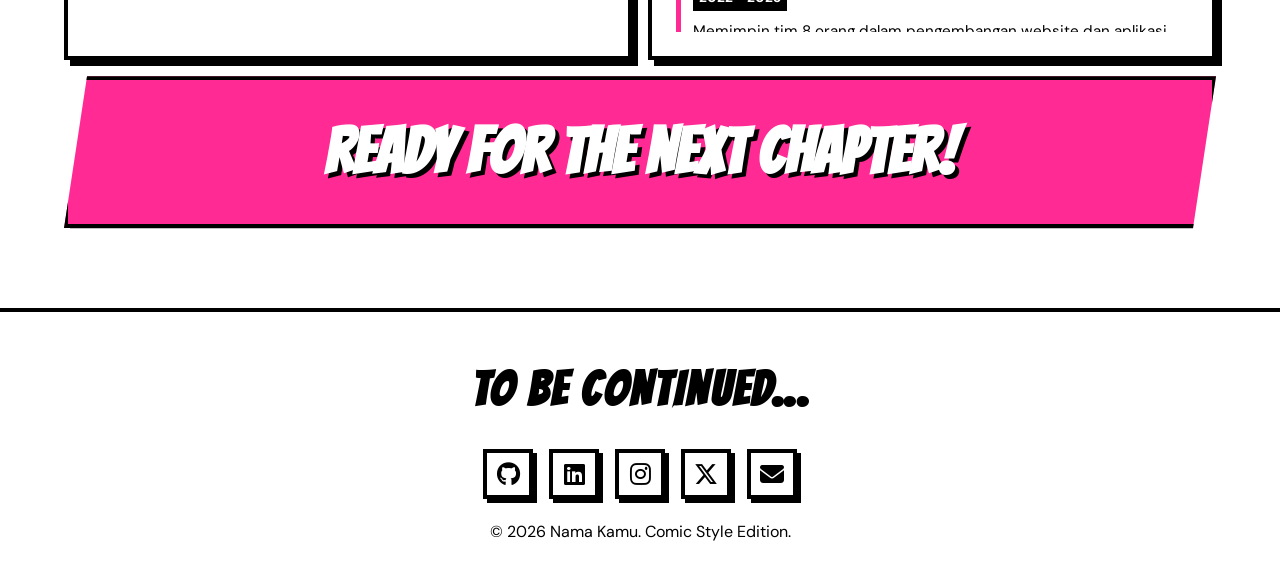
==== commit 0e7c2381: "manga style v1" ====
--- a/index.html
+++ b/index.html
@@ -6,11 +6,11 @@
     <title>Memuat...</title>
     <meta name="description" content="Portofolio pribadi developer" />
 
-    <!-- Google Fonts: Syne (display) + DM Sans (body) -->
+    <!-- Google Fonts: Bangers (display comic) + DM Sans (body) -->
     <link rel="preconnect" href="https://fonts.googleapis.com" />
     <link rel="preconnect" href="https://fonts.gstatic.com" crossorigin />
     <link
-      href="https://fonts.googleapis.com/css2?family=Syne:wght@700;800&family=DM+Sans:ital,wght@0,300;0,400;0,500;1,300&display=swap"
+      href="https://fonts.googleapis.com/css2?family=Bangers&family=DM+Sans:ital,wght@0,400;0,700;1,400&display=swap"
       rel="stylesheet"
     />
 
@@ -23,63 +23,75 @@
     <link rel="stylesheet" href="src/style.css" />
   </head>
   <body>
-    <!-- ░░ NOISE OVERLAY ░░ -->
-    <div class="noise-overlay" aria-hidden="true"></div>
+    <!-- ░░ MANGA EFFECT OVERLAY (Halftone) ░░ -->
+    <div class="manga-overlay" aria-hidden="true"></div>
 
     <!-- ░░ NAVBAR ░░ -->
     <nav id="navbar" aria-label="Navigasi utama">
       <div class="nav-inner">
-        <a href="#" class="nav-brand" id="nav-brand">—</a>
+        <a href="#" class="nav-brand manga-text" id="nav-brand">...</a>
         <div class="nav-links">
-          <a href="#bento-container">Portofolio</a>
-          <a href="#footer">Kontak</a>
+          <a href="#manga-container">VOL. 1: PORTFOLIO</a>
+          <a href="#footer">CONTACT!</a>
         </div>
         <a
           id="nav-resume-btn"
           href="#"
           target="_blank"
           rel="noopener"
-          class="btn-resume hidden"
+          class="btn-comic hidden"
         >
-          <i class="fas fa-file-arrow-down"></i> Resume
+          RESUME! <i class="fas fa-file-arrow-down"></i>
         </a>
       </div>
     </nav>
 
-    <!-- ░░ HERO ░░ -->
-    <header id="hero" aria-label="Perkenalan">
-      <div class="hero-eyebrow">
-        <span class="dot-pulse" aria-hidden="true"></span>
-        <span>Tersedia untuk proyek baru</span>
+    <!-- ░░ HERO PANEL ░░ -->
+    <header class="manga-panel-hero" id="hero" aria-label="Perkenalan">
+      
+      <!-- Panel 1: Gambar & Nama -->
+      <div class="hero-character-panel">
+        <div class="hero-photo-wrapper">
+           <!-- Diisi JS -->
+        </div>
+        <div class="hero-name-bubble">
+          <h1 id="hero-name" class="manga-text hero-name">NAME!</h1>
+        </div>
       </div>
-      <h1 id="hero-name" class="hero-name">—</h1>
-      <p id="hero-desc" class="hero-desc">—</p>
-      <div class="hero-cta">
-        <a href="#bento-container" class="btn-primary">
-          Lihat Karya <i class="fas fa-arrow-down"></i>
-        </a>
-        <a
-          id="hero-resume-btn"
-          href="#"
-          target="_blank"
-          rel="noopener"
-          class="btn-ghost hidden"
-        >
-          <i class="fas fa-file-lines"></i> Unduh Resume
-        </a>
+
+      <!-- Panel 2: Deskripsi & Cta (Speech Bubble) -->
+      <div class="hero-dialog-panel">
+        <div class="speech-bubble">
+          <p id="hero-desc" class="hero-desc">...</p>
+        </div>
+        <div class="hero-cta">
+          <a href="#manga-container" class="btn-comic btn-primary">
+            READ MORE! <i class="fas fa-arrow-down"></i>
+          </a>
+          <a
+            id="hero-resume-btn"
+            href="#"
+            target="_blank"
+            rel="noopener"
+            class="btn-comic btn-ghost hidden"
+          >
+            RESUME <i class="fas fa-download"></i>
+          </a>
+        </div>
       </div>
+
     </header>
 
-    <!-- ░░ BENTO GRID ░░ -->
-    <main id="bento-container" aria-label="Bagian konten utama">
+    <!-- ░░ MANGA GRID LAYOUT ░░ -->
+    <main id="manga-container" aria-label="Bagian konten utama">
       <!-- Kartu akan diinjeksi oleh JS -->
-      <div class="bento-skeleton" aria-hidden="true"></div>
+      <div class="comic-skeleton" aria-hidden="true"><h2>LOADING PAGE...</h2></div>
     </main>
 
     <!-- ░░ FOOTER ░░ -->
     <footer id="footer" aria-label="Footer dan media sosial">
       <div class="footer-inner">
-        <p class="footer-brand" id="footer-brand">—</p>
+        <h2 class="footer-brand manga-text" id="footer-brand">TO BE CONTINUED...</h2>
         <div
           id="footer-socials"
           class="footer-socials"
@@ -87,7 +99,7 @@
         >
           <!-- Ikon sosial diinjeksi oleh JS -->
         </div>
-        <p class="footer-copy" id="footer-copy">—</p>
+        <p class="footer-copy" id="footer-copy">© 2026</p>
       </div>
     </footer>
 
--- a/src/style.css
+++ b/src/style.css
@@ -1,28 +1,27 @@
 /* ============================================================
-   PORTOFOLIO BENTO GRID — style.css
-   Aesthetic: Dark Brutalist + Neon Accent
+   PORTOFOLIO MANGA / COMIC STYLE — style.css
+   Aesthetic: Manga Panel, Halftone, Heavy Ink Lines
    ============================================================ */
 
-/* ── CSS CUSTOM PROPERTIES (di-update via JS dari data.json) ── */
+/* ── CSS CUSTOM PROPERTIES ── */
 :root {
-  --bg: #0a0a0f;
-  --card-bg: #111118;
-  --card-border: #1e1e2e;
-  --text-light: #f0f0ff;
-  --text-dark: #6b6b8a;
-  --primary: #c8f135;
-  --secondary: #7c3aed;
-  --accent: #f135a0;
-
-  --font-display: "Syne", sans-serif;
+  --bg: #ffffff;
+  --card-bg: #ffffff;
+  --card-border: #000000;
+  --text-light: #000000;
+  --text-dark: #444444;
+  --primary: #ffeb3b;     /* Yellow accent */
+  --secondary: #00e5ff;   /* Cyan accent */
+  --accent: #ff2a93;      /* Magenta accent */
+
+  --font-display: "Bangers", cursive, system-ui;
   --font-body: "DM Sans", sans-serif;
 
-  --radius-sm: 10px;
-  --radius-md: 18px;
-  --radius-lg: 26px;
-
-  --nav-h: 68px;
-  --transition: 0.35s cubic-bezier(0.4, 0, 0.2, 1);
+  --border-thick: 4px;
+  --shadow-comic: 6px 6px 0px 0px var(--card-border);
+
+  --nav-h: 70px;
+  --transition: 0.2s cubic-bezier(0.25, 0.8, 0.25, 1);
 }
 
 /* ── RESET & BASE ── */
@@ -43,8 +42,8 @@
   background-color: var(--bg);
   color: var(--text-light);
   font-family: var(--font-body);
-  font-weight: 300;
-  line-height: 1.65;
+  font-weight: 400;
+  line-height: 1.6;
   min-height: 100vh;
   overflow-x: hidden;
 }
@@ -53,8 +52,7 @@
   color: inherit;
   text-decoration: none;
 }
-img,
-svg {
+img, svg {
   display: block;
   max-width: 100%;
 }
@@ -65,32 +63,55 @@
   display: none !important;
 }
 
-/* ── NOISE OVERLAY ── */
-.noise-overlay {
+/* ── HALFTONE OVERLAY ── */
+.manga-overlay {
   position: fixed;
   inset: 0;
-  z-index: 0;
+  z-index: -1;
   pointer-events: none;
-  opacity: 0.03;
-  background-image: url("data:image/svg+xml,%3Csvg viewBox='0 0 256 256' xmlns='http://www.w3.org/2000/svg'%3E%3Cfilter id='noise'%3E%3CfeTurbulence type='fractalNoise' baseFrequency='0.9' numOctaves='4' stitchTiles='stitch'/%3E%3C/filter%3E%3Crect width='100%25' height='100%25' filter='url(%23noise)'/%3E%3C/svg%3E");
-  background-repeat: repeat;
-  background-size: 200px;
-}
-
-/* ── SCROLLBAR ── */
-::-webkit-scrollbar {
-  width: 5px;
-}
-::-webkit-scrollbar-track {
-  background: var(--bg);
-}
-::-webkit-scrollbar-thumb {
-  background: var(--card-border);
-  border-radius: 99px;
-}
-::-webkit-scrollbar-thumb:hover {
-  background: var(--primary);
-}
+  background-image: 
+    radial-gradient(var(--card-border) 10%, transparent 12%),
+    radial-gradient(var(--card-border) 10%, transparent 12%);
+  background-size: 12px 12px;
+  background-position: 0 0, 6px 6px;
+  opacity: 0.08; /* Subtle dot pattern */
+}
+
+/* Typography styles */
+.manga-text {
+  font-family: var(--font-display);
+  letter-spacing: 0.05em;
+  text-transform: uppercase;
+}
+
+/* Buttons */
+.btn-comic {
+  display: inline-flex;
+  align-items: center;
+  gap: 8px;
+  padding: 10px 24px;
+  font-family: var(--font-display);
+  font-size: 1.2rem;
+  letter-spacing: 0.05em;
+  background: var(--card-bg);
+  color: var(--text-light);
+  border: var(--border-thick) solid var(--card-border);
+  box-shadow: 4px 4px 0px 0px var(--card-border);
+  transition: all var(--transition);
+  text-transform: uppercase;
+  cursor: pointer;
+}
+.btn-comic:hover {
+  transform: translate(-2px, -2px);
+  box-shadow: 6px 6px 0px 0px var(--card-border);
+}
+.btn-comic:active {
+  transform: translate(2px, 2px);
+  box-shadow: 2px 2px 0px 0px var(--card-border);
+}
+.btn-primary { background-color: var(--primary); }
+.btn-secondary { background-color: var(--secondary); }
+.btn-ghost { background-color: #fff; }
 
 /* ============================================================
    NAVBAR
@@ -100,10 +121,8 @@
   top: 0;
   z-index: 100;
   height: var(--nav-h);
-  background: rgba(10, 10, 15, 0.8);
-  backdrop-filter: blur(20px);
-  -webkit-backdrop-filter: blur(20px);
-  border-bottom: 1px solid var(--card-border);
+  background: var(--card-bg);
+  border-bottom: var(--border-thick) solid var(--card-border);
 }
 
 .nav-inner {
@@ -117,12 +136,12 @@
 }
 
 .nav-brand {
-  font-family: var(--font-display);
-  font-size: 1.15rem;
-  font-weight: 800;
-  color: var(--primary);
-  letter-spacing: -0.03em;
-  white-space: nowrap;
+  font-size: 2rem;
+  color: var(--accent);
+  background: var(--text-light);
+  color: #fff;
+  padding: 4px 12px;
+  transform: skewX(-10deg);
 }
 
 .nav-links {
@@ -132,162 +151,144 @@
 }
 
 .nav-links a {
-  font-size: 0.875rem;
-  font-weight: 400;
+  font-family: var(--font-display);
+  font-size: 1.2rem;
   color: var(--text-dark);
   transition: color var(--transition);
 }
 .nav-links a:hover {
   color: var(--text-light);
-}
-
-.btn-resume {
-  display: inline-flex;
-  align-items: center;
-  gap: 7px;
-  padding: 8px 18px;
+  text-shadow: 2px 2px 0px var(--primary);
+}
+
+/* ============================================================
+   HERO / HEADER
+   ============================================================ */
+.manga-panel-hero {
+  max-width: 1200px;
+  margin: 40px auto;
+  padding: 0 24px;
+  display: grid;
+  grid-template-columns: 1fr 1fr;
+  gap: 20px;
+  z-index: 1;
+}
+
+.hero-character-panel {
+  border: var(--border-thick) solid var(--card-border);
+  background: var(--card-bg);
+  position: relative;
+  min-height: 350px;
+  overflow: hidden;
+  box-shadow: var(--shadow-comic);
+  /* Comic dynamic angle */
+  clip-path: polygon(0 0, 100% 0, 95% 100%, 0% 100%);
+  display: flex;
+  flex-direction: column;
+  justify-content: flex-end;
+  padding: 20px;
+}
+
+/* Halftone inside panel */
+.hero-character-panel::before {
+  content: "";
+  position: absolute;
+  inset: 0;
+  background: radial-gradient(var(--accent) 15%, transparent 16%);
+  background-size: 20px 20px;
+  opacity: 0.15;
+  z-index: 0;
+}
+
+.hero-photo-wrapper {
+  position: absolute;
+  bottom: 0;
+  right: 10%;
+  z-index: 1;
+  width: 250px;
+  height: 250px;
+  filter: drop-shadow(4px 4px 0px #000);
+}
+.hero-photo-wrapper img {
+  width: 100%;
+  height: 100%;
+  object-fit: cover;
+  border-radius: 50%;
+  border: var(--border-thick) solid var(--card-border);
+  background: #fff;
+}
+
+.hero-name-bubble {
+  position: relative;
+  z-index: 2;
   background: var(--primary);
-  color: #0a0a0f;
-  border-radius: 999px;
-  font-size: 0.8rem;
-  font-weight: 500;
-  white-space: nowrap;
-  transition:
-    transform var(--transition),
-    box-shadow var(--transition);
-}
-.btn-resume:hover {
-  transform: translateY(-2px);
-  box-shadow: 0 8px 25px rgba(200, 241, 53, 0.35);
-}
-
-/* ============================================================
-   HERO
-   ============================================================ */
-#hero {
-  position: relative;
-  max-width: 1200px;
-  margin: 0 auto;
-  padding: 96px 24px 72px;
-  z-index: 1;
-}
-
-.hero-eyebrow {
-  display: inline-flex;
-  align-items: center;
-  gap: 10px;
-  padding: 6px 16px;
-  background: rgba(200, 241, 53, 0.08);
-  border: 1px solid rgba(200, 241, 53, 0.2);
-  border-radius: 999px;
-  font-size: 0.8rem;
-  color: var(--primary);
-  margin-bottom: 32px;
-  letter-spacing: 0.04em;
-}
-
-.dot-pulse {
-  width: 8px;
-  height: 8px;
-  border-radius: 50%;
-  background: var(--primary);
-  display: inline-block;
-  animation: pulse 1.8s infinite;
-  flex-shrink: 0;
-}
-@keyframes pulse {
-  0%,
-  100% {
-    opacity: 1;
-    transform: scale(1);
-  }
-  50% {
-    opacity: 0.4;
-    transform: scale(0.8);
-  }
-}
-
+  border: var(--border-thick) solid var(--card-border);
+  padding: 10px 20px;
+  align-self: flex-start;
+  box-shadow: 4px 4px 0px var(--card-border);
+  transform: rotate(-3deg);
+  margin-bottom: 20px;
+}
 .hero-name {
-  font-family: var(--font-display);
-  font-size: clamp(3rem, 8vw, 6.5rem);
-  font-weight: 800;
+  font-size: clamp(2rem, 5vw, 4rem);
   line-height: 1;
-  letter-spacing: -0.04em;
-  margin-bottom: 24px;
-  background: linear-gradient(
-    135deg,
-    var(--text-light) 40%,
-    var(--text-dark) 100%
-  );
-  -webkit-background-clip: text;
-  -webkit-text-fill-color: transparent;
-  background-clip: text;
-}
-
-.hero-desc {
-  max-width: 580px;
-  font-size: 1.05rem;
-  color: var(--text-dark);
-  line-height: 1.75;
-  margin-bottom: 40px;
+  color: var(--text-light);
+}
+
+.hero-dialog-panel {
+  display: flex;
+  flex-direction: column;
+  justify-content: center;
+  gap: 24px;
+}
+
+/* Speech Bubble implementation */
+.speech-bubble {
+  position: relative;
+  background: #ffffff;
+  border: var(--border-thick) solid var(--card-border);
+  border-radius: 30px;
+  padding: 30px;
+  font-size: 1.15rem;
+  font-weight: 700;
+  box-shadow: var(--shadow-comic);
+}
+.speech-bubble::before {
+  content: "";
+  position: absolute;
+  left: -24px;
+  top: 50%;
+  transform: translateY(-50%);
+  border-width: 15px 25px 15px 0;
+  border-style: solid;
+  border-color: transparent var(--card-border) transparent transparent;
+  display: block;
+  width: 0;
+}
+.speech-bubble::after {
+  content: "";
+  position: absolute;
+  left: -16px;
+  top: 50%;
+  transform: translateY(-50%);
+  border-width: 11px 21px 11px 0;
+  border-style: solid;
+  border-color: transparent #ffffff transparent transparent;
+  display: block;
+  width: 0;
 }
 
 .hero-cta {
   display: flex;
   flex-wrap: wrap;
   gap: 16px;
-  align-items: center;
-}
-
-.btn-primary {
-  display: inline-flex;
-  align-items: center;
-  gap: 10px;
-  padding: 14px 28px;
-  background: var(--primary);
-  color: #0a0a0f;
-  border-radius: var(--radius-sm);
-  font-weight: 500;
-  font-size: 0.95rem;
-  transition:
-    transform var(--transition),
-    box-shadow var(--transition);
-}
-.btn-primary:hover {
-  transform: translateY(-3px);
-  box-shadow: 0 12px 35px rgba(200, 241, 53, 0.4);
-}
-.btn-primary i {
-  transition: transform var(--transition);
-}
-.btn-primary:hover i {
-  transform: translateY(3px);
-}
-
-.btn-ghost {
-  display: inline-flex;
-  align-items: center;
-  gap: 10px;
-  padding: 14px 28px;
-  border: 1px solid var(--card-border);
-  border-radius: var(--radius-sm);
-  font-size: 0.95rem;
-  color: var(--text-dark);
-  transition:
-    color var(--transition),
-    border-color var(--transition),
-    transform var(--transition);
-}
-.btn-ghost:hover {
-  color: var(--text-light);
-  border-color: var(--text-dark);
-  transform: translateY(-3px);
+  margin-left: 20px;
 }
 
 /* ============================================================
-   BENTO GRID
+   MANGA GRID
    ============================================================ */
-#bento-container {
+#manga-container {
   position: relative;
   z-index: 1;
   max-width: 1200px;
@@ -295,632 +296,329 @@
   padding: 0 24px;
   display: grid;
   grid-template-columns: repeat(12, 1fr);
-  grid-auto-rows: minmax(120px, auto);
-  gap: 14px;
-}
-
-/* Skeleton while loading */
-.bento-skeleton {
+  grid-auto-rows: minmax(150px, auto);
+  gap: 16px;
+}
+
+/* Skeleton */
+.comic-skeleton {
   grid-column: 1 / -1;
   height: 300px;
+  border: var(--border-thick) solid var(--card-border);
   background: var(--card-bg);
-  border-radius: var(--radius-md);
-  animation: shimmer 1.5s infinite;
-}
-@keyframes shimmer {
-  0% {
-    opacity: 0.5;
-  }
-  50% {
-    opacity: 1;
-  }
-  100% {
-    opacity: 0.5;
-  }
-}
-
-/* ── BASE CARD ── */
-.bento-card {
+  box-shadow: var(--shadow-comic);
+  display: flex;
+  align-items: center;
+  justify-content: center;
+}
+
+/* ── MANGA PANELS ── */
+.manga-panel {
   background: var(--card-bg);
-  border: 1px solid var(--card-border);
-  border-radius: var(--radius-md);
-  padding: 28px;
-  position: relative;
+  border: var(--border-thick) solid var(--card-border);
+  padding: 24px;
+  position: relative;
+  box-shadow: var(--shadow-comic);
+  transition: transform 0.2s;
   overflow: hidden;
-  transition:
-    transform var(--transition),
-    box-shadow var(--transition),
-    border-color var(--transition);
-  animation: fadeUp 0.5s ease both;
-}
-.bento-card::before {
+}
+/* Minor hover just to give interactivity */
+.manga-panel:hover {
+  transform: scale(1.01);
+}
+
+/* Title bar inside panel */
+.panel-title {
+  display: inline-block;
+  background: var(--card-border);
+  color: #fff;
+  font-family: var(--font-display);
+  font-size: 1.4rem;
+  letter-spacing: 0.05em;
+  padding: 4px 12px;
+  margin-top: -24px;
+  margin-left: -24px;
+  margin-bottom: 20px;
+}
+
+/* Teks besar komik */
+.sfx-text {
+  font-family: var(--font-display);
+  color: var(--accent);
+  text-shadow: 2px 2px 0px #000;
+}
+
+/* PANEL SPANS */
+
+/* Quote Panel */
+.panel-quote {
+  grid-column: 1 / 8;
+  grid-row: 1 / 3;
+  clip-path: polygon(0 0, 100% 0, 100% 90%, 0% 100%);
+  background: var(--secondary);
+  display: flex;
+  flex-direction: column;
+  justify-content: center;
+}
+.panel-quote .big-quote {
+  font-family: var(--font-display);
+  font-size: clamp(2rem, 4vw, 3.5rem);
+  line-height: 1.1;
+  text-transform: uppercase;
+  color: #fff;
+  text-shadow: 3px 3px 0px #000;
+}
+.panel-quote span {
+  color: var(--primary);
+}
+
+/* Stats Panel */
+.panel-stats {
+  grid-column: 8 / 13;
+  grid-row: 1 / 2;
+  background: var(--primary);
+  display: flex;
+  flex-direction: column;
+  gap: 10px;
+}
+.manga-stat-row {
+  display: flex;
+  justify-content: space-between;
+  align-items: baseline;
+  border-bottom: 3px dashed var(--card-border);
+  padding-bottom: 5px;
+}
+.stat-label {
+  font-weight: 700;
+  text-transform: uppercase;
+}
+.stat-value {
+  font-family: var(--font-display);
+  font-size: 2rem;
+  text-shadow: 2px 2px 0px #fff;
+}
+
+/* Tech Stack Panel */
+.panel-tech {
+  grid-column: 8 / 13;
+  grid-row: 2 / 4;
+}
+.tech-grid {
+  display: flex;
+  flex-wrap: wrap;
+  gap: 10px;
+}
+.tech-badge {
+  border: 3px solid var(--card-border);
+  padding: 6px 14px;
+  font-weight: 700;
+  box-shadow: 2px 2px 0px var(--card-border);
+  background: #fff;
+  transform: rotate(calc(-2deg + (var(--i, 0) * 1deg)));
+}
+
+/* Projects Panel */
+.panel-projects {
+  grid-column: 1 / 7;
+  grid-row: 3 / 6;
+}
+.manga-project-item {
+  border: 3px solid var(--card-border);
+  padding: 16px;
+  margin-bottom: 16px;
+  box-shadow: 3px 3px 0px var(--card-border);
+  position: relative;
+  background: #fff;
+}
+/* Halftone detail */
+.manga-project-item::before {
   content: "";
   position: absolute;
-  inset: 0;
-  background: radial-gradient(
-    600px circle at var(--mouse-x, 50%) var(--mouse-y, 50%),
-    rgba(200, 241, 53, 0.04) 0%,
-    transparent 60%
-  );
-  opacity: 0;
-  transition: opacity 0.4s;
-  pointer-events: none;
-}
-.bento-card:hover::before {
-  opacity: 1;
-}
-.bento-card:hover {
-  transform: translateY(-4px);
-  box-shadow: 0 20px 60px rgba(0, 0, 0, 0.4);
-  border-color: rgba(200, 241, 53, 0.15);
-}
-
-@keyframes fadeUp {
-  from {
-    opacity: 0;
-    transform: translateY(20px);
-  }
-  to {
-    opacity: 1;
-    transform: translateY(0);
-  }
-}
-
-/* Animation delays for stagger effect */
-.bento-card:nth-child(1) {
-  animation-delay: 0.05s;
-}
-.bento-card:nth-child(2) {
-  animation-delay: 0.1s;
-}
-.bento-card:nth-child(3) {
-  animation-delay: 0.15s;
-}
-.bento-card:nth-child(4) {
-  animation-delay: 0.2s;
-}
-.bento-card:nth-child(5) {
-  animation-delay: 0.25s;
-}
-.bento-card:nth-child(6) {
-  animation-delay: 0.3s;
-}
-.bento-card:nth-child(7) {
-  animation-delay: 0.35s;
-}
-
-/* ── CARD LABEL ── */
-.card-label {
-  font-size: 0.7rem;
+  top: 4px; right: 4px;
+  width: 30px; height: 30px;
+  background: radial-gradient(var(--card-border) 20%, transparent 22%);
+  background-size: 6px 6px;
+}
+.project-header {
+  display: flex;
+  justify-content: space-between;
+  align-items: center;
+  margin-bottom: 8px;
+}
+.project-name {
+  font-family: var(--font-display);
+  font-size: 1.5rem;
+  text-transform: uppercase;
+}
+.project-links {
+  display: flex;
+  gap: 8px;
+  position: relative;
+  z-index: 2;
+}
+.comic-link-btn {
+  border: 2px solid #000;
+  padding: 4px 10px;
+  font-family: var(--font-display);
+  font-size: 1rem;
+  background: var(--primary);
+  color: #000;
+  box-shadow: 2px 2px 0px #000;
+}
+.comic-link-btn:hover { background: var(--secondary); }
+
+.project-desc {
   font-weight: 500;
-  letter-spacing: 0.12em;
-  text-transform: uppercase;
-  color: var(--primary);
-  margin-bottom: 14px;
-  display: flex;
-  align-items: center;
-  gap: 8px;
-}
-.card-label i {
-  font-size: 0.75rem;
-}
-
-/* ── CARD TITLE ── */
-.card-title {
-  font-family: var(--font-display);
-  font-size: 1.05rem;
-  font-weight: 800;
-  line-height: 1.2;
-  margin-bottom: 8px;
-  color: var(--text-light);
-}
-
-/* ── GRID SPANS ── */
-
-/* KARTU FOTO (hero photo) */
-.card-photo {
-  grid-column: 1 / 4;
-  grid-row: 1 / 3;
+}
+
+/* Experience Panel */
+.panel-experience {
+  grid-column: 7 / 13;
+  grid-row: 4 / 6;
+  background: var(--card-bg);
+}
+.exp-list {
   display: flex;
   flex-direction: column;
+  gap: 16px;
+  max-height: 400px;
+  overflow-y: auto;
+  padding-right: 10px;
+}
+.exp-list::-webkit-scrollbar { width: 8px; }
+.exp-list::-webkit-scrollbar-track { border-left: 2px solid #000; }
+.exp-list::-webkit-scrollbar-thumb { background: #000; }
+
+.manga-exp-item {
+  border-left: 5px solid var(--accent);
+  padding-left: 12px;
+}
+.exp-title {
+  font-family: var(--font-display);
+  font-size: 1.4rem;
+  letter-spacing: 0.05em;
+  line-height: 1;
+}
+.exp-institution {
+  font-weight: 700;
+  color: var(--text-dark);
+}
+.exp-period {
+  font-size: 0.85rem;
+  font-weight: bold;
+  background: var(--card-border);
+  color: #fff;
+  padding: 2px 6px;
+  display: inline-block;
+  margin: 4px 0 8px;
+}
+.exp-desc { font-size: 0.95rem; }
+
+/* Status Panel */
+.panel-status {
+  grid-column: 1 / 13;
+  grid-row: 6 / 7;
+  background: var(--border-thick) solid var(--card-border);
+  background: var(--accent);
+  color: #fff;
+  text-align: center;
+  display: flex;
   align-items: center;
   justify-content: center;
-  gap: 16px;
-  text-align: center;
-  background: linear-gradient(145deg, var(--card-bg), #16161f);
-}
-.card-photo img {
-  width: 110px;
-  height: 110px;
-  border-radius: 50%;
-  border: 3px solid var(--primary);
-  object-fit: cover;
-  box-shadow: 0 0 30px rgba(200, 241, 53, 0.25);
-}
-.card-photo .photo-name {
-  font-family: var(--font-display);
-  font-size: 1.1rem;
-  font-weight: 800;
-  color: var(--text-light);
-  line-height: 1.2;
-}
-.card-photo .photo-role {
-  font-size: 0.8rem;
-  color: var(--text-dark);
-  margin-top: 2px;
-}
-.card-photo .photo-badge {
-  display: inline-flex;
-  align-items: center;
-  gap: 6px;
-  padding: 5px 14px;
-  background: rgba(200, 241, 53, 0.1);
-  border: 1px solid rgba(200, 241, 53, 0.2);
-  border-radius: 999px;
-  font-size: 0.72rem;
-  color: var(--primary);
-  margin-top: 4px;
-}
-
-/* KARTU QUOTE */
-.card-quote {
-  grid-column: 4 / 9;
-  grid-row: 1 / 2;
-  display: flex;
-  flex-direction: column;
-  justify-content: center;
-}
-.card-quote .big-quote {
-  font-family: var(--font-display);
-  font-size: clamp(1.4rem, 2.5vw, 2rem);
-  font-weight: 800;
-  line-height: 1.25;
-  color: var(--text-light);
-  letter-spacing: -0.02em;
-}
-.card-quote .big-quote span {
-  color: var(--primary);
-}
-
-/* KARTU STATS */
-.card-stats {
-  grid-column: 9 / 13;
-  grid-row: 1 / 2;
-  display: flex;
-  flex-direction: column;
-  justify-content: space-between;
-  gap: 12px;
-}
-.stat-row {
-  display: flex;
-  justify-content: space-between;
-  align-items: center;
-  padding: 14px 18px;
-  background: rgba(255, 255, 255, 0.03);
-  border-radius: var(--radius-sm);
-  border: 1px solid var(--card-border);
-  transition: border-color var(--transition);
-}
-.stat-row:hover {
-  border-color: rgba(200, 241, 53, 0.3);
-}
-.stat-row .stat-label {
-  font-size: 0.8rem;
-  color: var(--text-dark);
-}
-.stat-row .stat-value {
-  font-family: var(--font-display);
-  font-size: 1.3rem;
-  font-weight: 800;
-  color: var(--primary);
-}
-
-/* KARTU TECH STACK */
-.card-tech {
-  grid-column: 4 / 9;
-  grid-row: 2 / 3;
-}
-.tech-grid {
-  display: flex;
-  flex-wrap: wrap;
-  gap: 8px;
-  margin-top: 4px;
-}
-.tech-pill {
-  display: inline-flex;
-  align-items: center;
-  gap: 7px;
-  padding: 7px 14px;
-  border: 1px solid var(--card-border);
-  border-radius: 999px;
-  font-size: 0.78rem;
-  color: var(--text-dark);
-  transition: all var(--transition);
-  cursor: default;
-}
-.tech-pill i {
-  font-size: 0.8rem;
-}
-.tech-pill:hover {
-  color: var(--primary);
-  border-color: rgba(200, 241, 53, 0.4);
-  background: rgba(200, 241, 53, 0.05);
-  transform: translateY(-2px);
-}
-
-/* KARTU STATUS KECIL */
-.card-status {
-  grid-column: 9 / 13;
-  grid-row: 2 / 3;
-  display: flex;
-  flex-direction: column;
-  justify-content: center;
-  background: linear-gradient(
-    135deg,
-    rgba(124, 58, 237, 0.15),
-    rgba(10, 10, 15, 0.5)
-  );
-  border-color: rgba(124, 58, 237, 0.25);
-}
-.status-icon {
-  font-size: 2.2rem;
-  color: var(--secondary);
-  margin-bottom: 12px;
-}
-.status-text {
-  font-family: var(--font-display);
-  font-size: 1.2rem;
-  font-weight: 800;
-  color: var(--text-light);
-  margin-bottom: 6px;
-}
-.status-sub {
-  font-size: 0.8rem;
-  color: var(--text-dark);
-}
-
-/* KARTU PROYEK */
-.card-projects {
-  grid-column: 1 / 7;
-  grid-row: 3 / 5;
-}
-.project-list {
-  display: flex;
-  flex-direction: column;
-  gap: 14px;
-  margin-top: 4px;
-}
-.project-item {
-  padding: 16px 20px;
-  background: rgba(255, 255, 255, 0.025);
-  border: 1px solid var(--card-border);
-  border-radius: var(--radius-sm);
-  transition: all var(--transition);
-}
-.project-item:hover {
-  background: rgba(200, 241, 53, 0.04);
-  border-color: rgba(200, 241, 53, 0.25);
-  transform: translateX(4px);
-}
-.project-header {
-  display: flex;
-  justify-content: space-between;
-  align-items: flex-start;
-  gap: 12px;
-  margin-bottom: 6px;
-}
-.project-name {
-  font-family: var(--font-display);
-  font-size: 0.95rem;
-  font-weight: 800;
-  color: var(--text-light);
-}
-.project-links {
-  display: flex;
-  gap: 10px;
-  flex-shrink: 0;
-}
-.project-link {
-  display: inline-flex;
-  align-items: center;
-  gap: 5px;
-  font-size: 0.72rem;
-  color: var(--text-dark);
-  padding: 3px 10px;
-  border: 1px solid var(--card-border);
-  border-radius: 999px;
-  transition: all var(--transition);
-}
-.project-link:hover {
-  color: var(--primary);
-  border-color: rgba(200, 241, 53, 0.4);
-}
-.project-link.preview-link:hover {
-  color: var(--accent);
-  border-color: rgba(241, 53, 160, 0.4);
-}
-.project-desc {
-  font-size: 0.82rem;
-  color: var(--text-dark);
-  line-height: 1.6;
-}
-
-/* KARTU PENGALAMAN */
-.card-experience {
-  grid-column: 7 / 13;
-  grid-row: 3 / 5;
-}
-.experience-list {
-  display: flex;
-  flex-direction: column;
-  gap: 0;
-  margin-top: 4px;
-  max-height: 420px;
-  overflow-y: auto;
-  padding-right: 4px;
-}
-.experience-list::-webkit-scrollbar {
-  width: 3px;
-}
-.experience-list::-webkit-scrollbar-track {
-  background: transparent;
-}
-.experience-list::-webkit-scrollbar-thumb {
-  background: var(--card-border);
-  border-radius: 99px;
-}
-
-.exp-item {
-  display: grid;
-  grid-template-columns: 14px 1fr;
-  gap: 0 14px;
-  padding-bottom: 20px;
-  position: relative;
-}
-.exp-item:last-child {
-  padding-bottom: 0;
-}
-
-/* Timeline line */
-.exp-dot-col {
-  display: flex;
-  flex-direction: column;
-  align-items: center;
-  padding-top: 5px;
-}
-.exp-dot {
-  width: 10px;
-  height: 10px;
-  border-radius: 50%;
-  background: var(--primary);
-  flex-shrink: 0;
-  position: relative;
-  z-index: 1;
-}
-.exp-line {
-  width: 2px;
-  flex: 1;
-  background: var(--card-border);
-  margin-top: 4px;
-}
-.exp-item:last-child .exp-line {
-  display: none;
-}
-
-.exp-content {
-}
-.exp-title {
-  font-weight: 500;
-  font-size: 0.88rem;
-  color: var(--text-light);
-  line-height: 1.3;
-  margin-bottom: 2px;
-}
-.exp-institution {
-  font-size: 0.78rem;
-  color: var(--primary);
-  margin-bottom: 2px;
-}
-.exp-period {
-  font-size: 0.72rem;
-  color: var(--text-dark);
-  margin-bottom: 5px;
-}
-.exp-desc {
-  font-size: 0.78rem;
-  color: var(--text-dark);
-  line-height: 1.55;
-}
-
-/* ── DEKORASI KARTU (untuk pengisi ruang visual) ── */
-.card-decor {
-  grid-column: 1 / 4;
-  grid-row: 3 / 4;
-  overflow: hidden;
-  background: linear-gradient(
-    135deg,
-    rgba(241, 53, 160, 0.12),
-    rgba(10, 10, 15, 0.1)
-  );
-  border-color: rgba(241, 53, 160, 0.2);
-  display: flex;
-  flex-direction: column;
-  justify-content: flex-end;
-}
-.decor-number {
-  font-family: var(--font-display);
-  font-size: 5rem;
-  font-weight: 800;
+  clip-path: polygon(2% 0, 100% 0, 98% 100%, 0% 100%);
+  padding: 40px;
+}
+.panel-status h2 {
+  font-family: var(--font-display);
+  font-size: 4rem;
+  text-shadow: 4px 4px 0px #000;
   line-height: 1;
-  color: rgba(241, 53, 160, 0.2);
-  letter-spacing: -0.05em;
-  position: absolute;
-  bottom: 16px;
-  right: 20px;
-}
-.decor-text {
-  font-family: var(--font-display);
-  font-size: 1.3rem;
-  font-weight: 800;
-  color: var(--text-light);
-  line-height: 1.25;
-  position: relative;
-  z-index: 1;
-}
-.decor-sub {
-  font-size: 0.78rem;
-  color: var(--text-dark);
-  margin-top: 6px;
-  position: relative;
-  z-index: 1;
 }
 
 /* ============================================================
    FOOTER
    ============================================================ */
 #footer {
+  border-top: var(--border-thick) solid var(--card-border);
+  background: var(--card-bg);
   position: relative;
   z-index: 1;
-  border-top: 1px solid var(--card-border);
-  margin-top: 20px;
 }
 .footer-inner {
   max-width: 1200px;
   margin: 0 auto;
-  padding: 48px 24px;
-  display: flex;
-  flex-direction: column;
-  align-items: center;
-  gap: 24px;
+  padding: 40px 24px;
   text-align: center;
 }
 .footer-brand {
-  font-family: var(--font-display);
-  font-size: 1.5rem;
-  font-weight: 800;
-  color: var(--primary);
-  letter-spacing: -0.03em;
+  font-size: 3rem;
+  color: var(--text-light);
+  margin-bottom: 20px;
 }
 .footer-socials {
   display: flex;
-  flex-wrap: wrap;
   justify-content: center;
-  gap: 12px;
-}
-.social-link {
-  display: inline-flex;
+  gap: 16px;
+  margin-bottom: 20px;
+}
+.social-icon {
+  width: 50px;
+  height: 50px;
+  border: var(--border-thick) solid var(--card-border);
+  display: flex;
   align-items: center;
   justify-content: center;
-  width: 44px;
-  height: 44px;
-  border: 1px solid var(--card-border);
-  border-radius: var(--radius-sm);
-  color: var(--text-dark);
-  font-size: 1rem;
-  transition: all var(--transition);
-}
-.social-link:hover {
-  color: var(--primary);
-  border-color: rgba(200, 241, 53, 0.4);
-  background: rgba(200, 241, 53, 0.06);
-  transform: translateY(-3px);
-}
-.footer-copy {
-  font-size: 0.8rem;
-  color: var(--text-dark);
+  font-size: 1.5rem;
+  background: #fff;
+  box-shadow: 4px 4px 0px var(--card-border);
+  color: var(--text-light);
+  transition: all 0.15s;
+}
+.social-icon:hover {
+  background: var(--primary);
+  transform: translate(-2px, -2px);
+  box-shadow: 6px 6px 0px var(--card-border);
 }
 
 /* ============================================================
    RESPONSIF
    ============================================================ */
-
-/* Tablet */
 @media (max-width: 900px) {
-  .card-photo {
-    grid-column: 1 / 5;
-    grid-row: 1 / 2;
+  .manga-panel-hero {
+    grid-template-columns: 1fr;
+    gap: 30px;
   }
-  .card-quote {
-    grid-column: 5 / 13;
-    grid-row: 1 / 2;
+  .hero-character-panel {
+    clip-path: polygon(0 0, 100% 0, 100% 95%, 0% 100%);
   }
-  .card-stats {
-    grid-column: 1 / 7;
-    grid-row: 2 / 3;
+  .speech-bubble::before {
+    top: -24px;
+    left: 50%;
+    transform: translateX(-50%);
+    border-width: 0 15px 25px 15px;
+    border-color: transparent transparent var(--card-border) transparent;
   }
-  .card-tech {
-    grid-column: 7 / 13;
-    grid-row: 2 / 3;
+  .speech-bubble::after {
+    top: -16px;
+    left: 50%;
+    transform: translateX(-50%);
+    border-width: 0 11px 21px 11px;
+    border-color: transparent transparent #ffffff transparent;
   }
-  .card-status {
-    grid-column: 1 / 4;
-    grid-row: 3 / 4;
-  }
-  .card-decor {
-    grid-column: 4 / 7;
-    grid-row: 3 / 4;
-  }
-  .card-projects {
-    grid-column: 1 / 13;
-    grid-row: 4 / 6;
-  }
-  .card-experience {
-    grid-column: 1 / 13;
-    grid-row: 6 / 8;
-  }
-}
-
-/* Mobile */
-@media (max-width: 600px) {
-  :root {
-    --nav-h: 60px;
-  }
-
-  #hero {
-    padding: 60px 20px 48px;
-  }
-  #bento-container {
-    padding: 0 16px;
-    gap: 10px;
-  }
-
-  .nav-links {
-    display: none;
-  }
-
-  /* Semua kartu jadi full width */
-  .card-photo,
-  .card-quote,
-  .card-stats,
-  .card-tech,
-  .card-status,
-  .card-decor,
-  .card-projects,
-  .card-experience {
+  .panel-quote, .panel-stats, .panel-tech, .panel-projects, .panel-experience, .panel-status {
     grid-column: 1 / -1;
     grid-row: auto;
   }
-
-  .card-photo {
-    min-height: 200px;
+  .panel-quote {
+    clip-path: polygon(0 0, 100% 2%, 100% 100%, 0% 98%);
   }
-  .card-stats {
-    flex-direction: row;
-    flex-wrap: wrap;
+  .panel-status {
+    clip-path: polygon(0 0, 100% 0, 100% 100%, 0% 100%);
   }
-  .stat-row {
-    flex: 1 1 calc(50% - 6px);
-  }
-
-  .bento-card {
-    padding: 20px;
-  }
-
-  .project-header {
-    flex-direction: column;
-    gap: 8px;
-  }
-  .project-links {
-    align-self: flex-start;
-  }
-}
+}
+
+@media (max-width: 600px) {
+  .nav-links { display: none; }
+  .hero-name { font-size: 3rem; }
+  .panel-status h2 { font-size: 2.5rem; }
+}
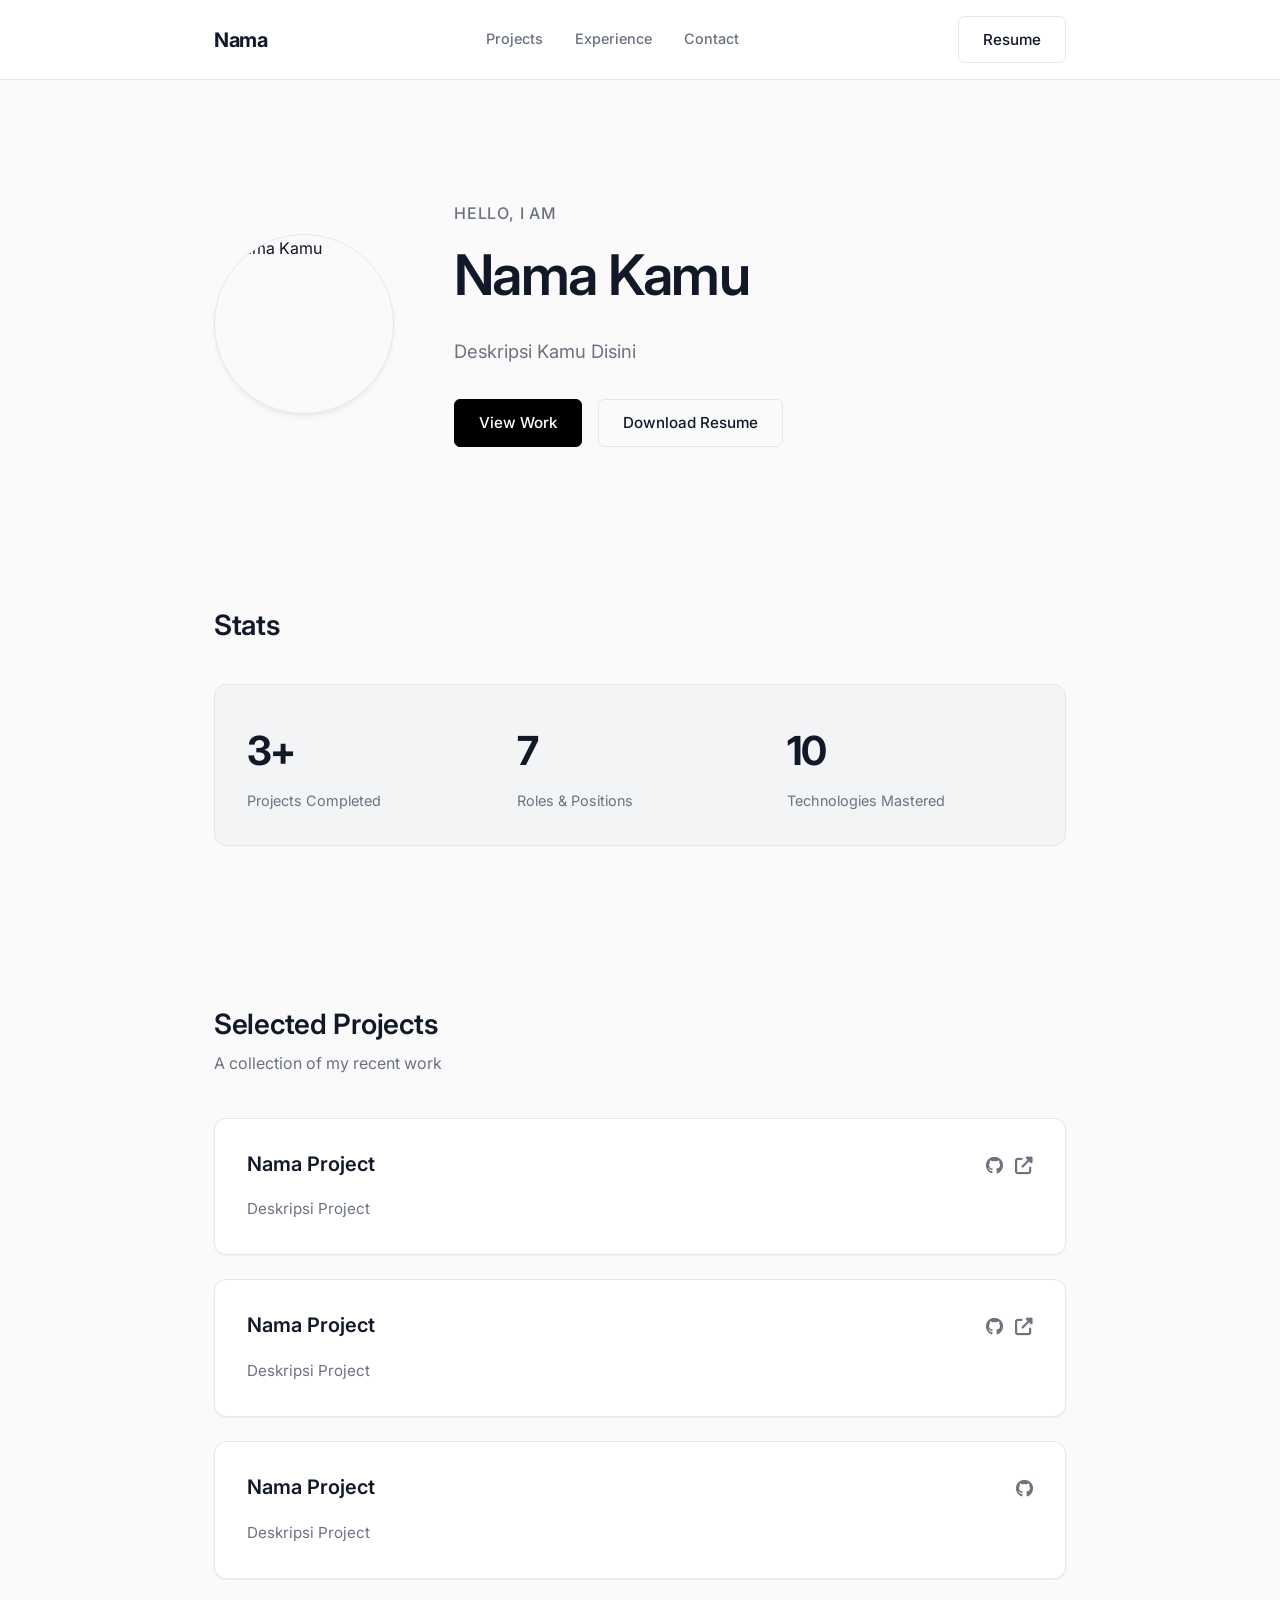
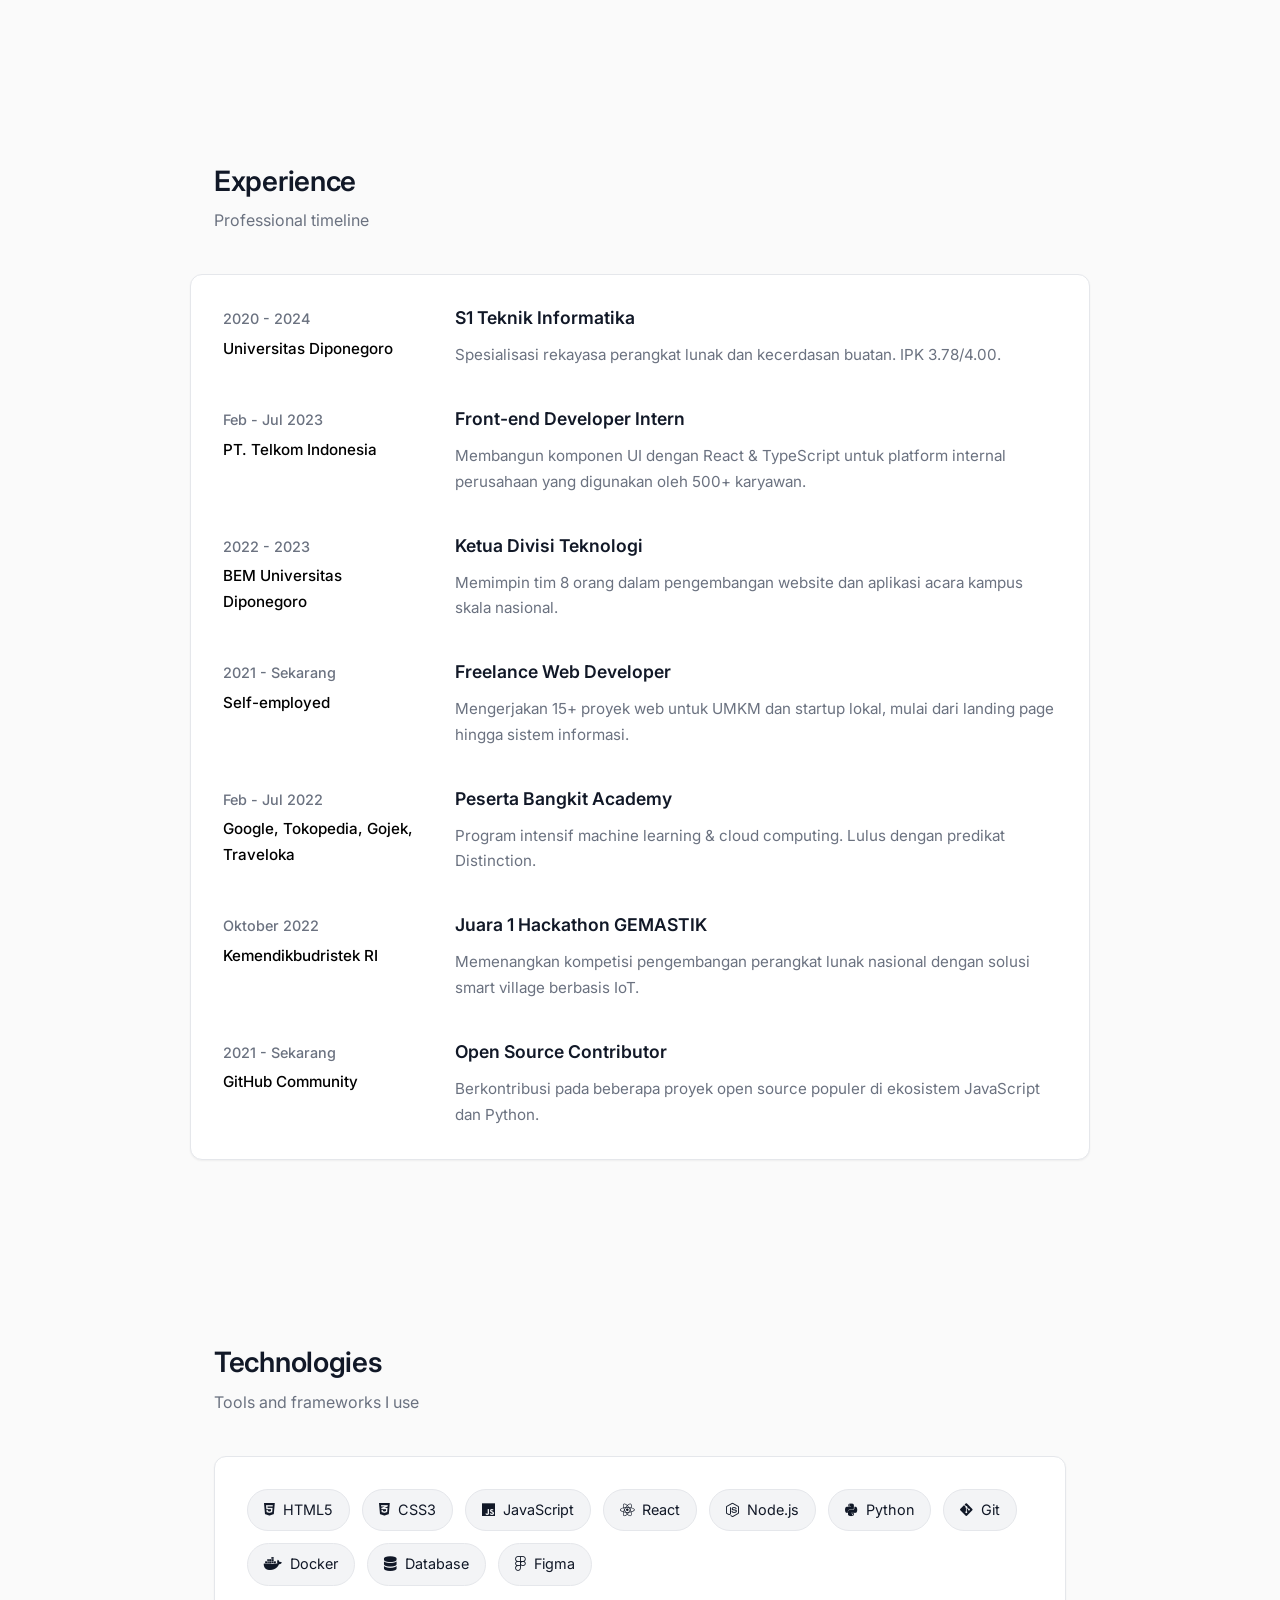
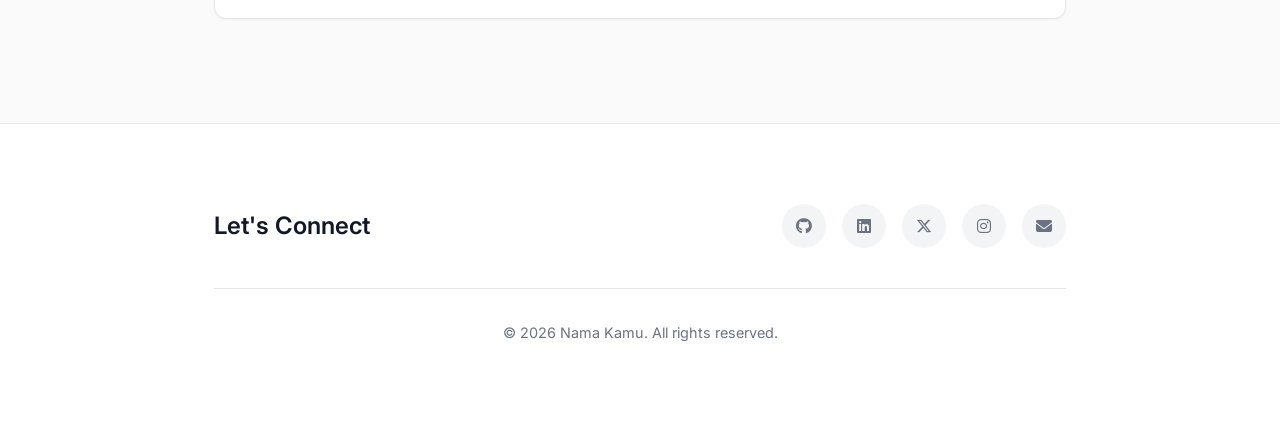
==== commit 2111f6d1: "minimalist style v1" ====
--- a/index.html
+++ b/index.html
@@ -1,16 +1,16 @@
 <!doctype html>
-<html lang="id">
+<html lang="en">
   <head>
     <meta charset="UTF-8" />
     <meta name="viewport" content="width=device-width, initial-scale=1.0" />
-    <title>Memuat...</title>
-    <meta name="description" content="Portofolio pribadi developer" />
+    <title>Portfolio</title>
+    <meta name="description" content="Professional Portfolio" />
 
-    <!-- Google Fonts: Bangers (display comic) + DM Sans (body) -->
+    <!-- Google Fonts: Inter -->
     <link rel="preconnect" href="https://fonts.googleapis.com" />
     <link rel="preconnect" href="https://fonts.gstatic.com" crossorigin />
     <link
-      href="https://fonts.googleapis.com/css2?family=Bangers&family=DM+Sans:ital,wght@0,400;0,700;1,400&display=swap"
+      href="https://fonts.googleapis.com/css2?family=Inter:wght@300;400;500;600;700&display=swap"
       rel="stylesheet"
     />
 
@@ -23,83 +23,73 @@
     <link rel="stylesheet" href="src/style.css" />
   </head>
   <body>
-    <!-- ░░ MANGA EFFECT OVERLAY (Halftone) ░░ -->
-    <div class="manga-overlay" aria-hidden="true"></div>
-
     <!-- ░░ NAVBAR ░░ -->
-    <nav id="navbar" aria-label="Navigasi utama">
-      <div class="nav-inner">
-        <a href="#" class="nav-brand manga-text" id="nav-brand">...</a>
+    <nav id="navbar" aria-label="Main Navigation">
+      <div class="container nav-inner">
+        <a href="#" class="nav-brand" id="nav-brand">Logo</a>
         <div class="nav-links">
-          <a href="#manga-container">VOL. 1: PORTFOLIO</a>
-          <a href="#footer">CONTACT!</a>
+          <a href="#projects">Projects</a>
+          <a href="#experience">Experience</a>
+          <a href="#footer">Contact</a>
         </div>
         <a
           id="nav-resume-btn"
           href="#"
           target="_blank"
           rel="noopener"
-          class="btn-comic hidden"
+          class="btn btn-outline hidden"
         >
-          RESUME! <i class="fas fa-file-arrow-down"></i>
+          Resume
         </a>
       </div>
     </nav>
 
-    <!-- ░░ HERO PANEL ░░ -->
-    <header class="manga-panel-hero" id="hero" aria-label="Perkenalan">
-      
-      <!-- Panel 1: Gambar & Nama -->
-      <div class="hero-character-panel">
-        <div class="hero-photo-wrapper">
-           <!-- Diisi JS -->
+    <!-- ░░ HERO SECTION ░░ -->
+    <header class="section-hero" id="hero" aria-label="Hero Section">
+      <div class="container hero-inner">
+        <div class="hero-photo-container">
+          <!-- Injected via JS -->
         </div>
-        <div class="hero-name-bubble">
-          <h1 id="hero-name" class="manga-text hero-name">NAME!</h1>
+        <div class="hero-content">
+          <span class="hero-subtitle">Hello, I am</span>
+          <h1 id="hero-name" class="hero-title">Developer Name</h1>
+          <p id="hero-desc" class="hero-description">Brief introduction and summary about what I do and my professional focus.</p>
+          <div class="hero-actions">
+            <a href="#projects" class="btn btn-primary">View Work</a>
+            <a
+              id="hero-resume-btn"
+              href="#"
+              target="_blank"
+              rel="noopener"
+              class="btn btn-outline hidden"
+            >
+              Download Resume
+            </a>
+          </div>
         </div>
       </div>
-
-      <!-- Panel 2: Deskripsi & Cta (Speech Bubble) -->
-      <div class="hero-dialog-panel">
-        <div class="speech-bubble">
-          <p id="hero-desc" class="hero-desc">...</p>
-        </div>
-        <div class="hero-cta">
-          <a href="#manga-container" class="btn-comic btn-primary">
-            READ MORE! <i class="fas fa-arrow-down"></i>
-          </a>
-          <a
-            id="hero-resume-btn"
-            href="#"
-            target="_blank"
-            rel="noopener"
-            class="btn-comic btn-ghost hidden"
-          >
-            RESUME <i class="fas fa-download"></i>
-          </a>
-        </div>
-      </div>
-
     </header>
 
-    <!-- ░░ MANGA GRID LAYOUT ░░ -->
-    <main id="manga-container" aria-label="Bagian konten utama">
-      <!-- Kartu akan diinjeksi oleh JS -->
-      <div class="comic-skeleton" aria-hidden="true"><h2>LOADING PAGE...</h2></div>
+    <!-- ░░ MAIN CONTENT ░░ -->
+    <main id="main-content">
+      <!-- Sections will be injected by JS here -->
+      <div class="container skeleton-loader">
+        <p>Loading content...</p>
+      </div>
     </main>
 
     <!-- ░░ FOOTER ░░ -->
-    <footer id="footer" aria-label="Footer dan media sosial">
-      <div class="footer-inner">
-        <h2 class="footer-brand manga-text" id="footer-brand">TO BE CONTINUED...</h2>
-        <div
-          id="footer-socials"
-          class="footer-socials"
-          aria-label="Media Sosial"
-        >
-          <!-- Ikon sosial diinjeksi oleh JS -->
+    <footer id="footer" aria-label="Footer and Socials">
+      <div class="container footer-inner">
+        <div class="footer-top">
+          <h2 class="footer-heading" id="footer-brand">Let's Connect</h2>
+          <div id="footer-socials" class="social-links" aria-label="Social Media">
+            <!-- Icons injected via JS -->
+          </div>
         </div>
-        <p class="footer-copy" id="footer-copy">© 2026</p>
+        <div class="footer-bottom">
+          <p class="footer-copy" id="footer-copy">© 2026 Developer</p>
+        </div>
       </div>
     </footer>
 
--- a/src/style.css
+++ b/src/style.css
@@ -1,27 +1,27 @@
 /* ============================================================
-   PORTOFOLIO MANGA / COMIC STYLE — style.css
-   Aesthetic: Manga Panel, Halftone, Heavy Ink Lines
+   PORTOFOLIO MINIMALIST STYLE — style.css
+   Aesthetic: Clean, 'Less is More', High Readability, Soft Shadows
    ============================================================ */
 
 /* ── CSS CUSTOM PROPERTIES ── */
 :root {
-  --bg: #ffffff;
+  /* Default fallbacks if JS fails */
+  --bg: #fafafa;
   --card-bg: #ffffff;
-  --card-border: #000000;
-  --text-light: #000000;
-  --text-dark: #444444;
-  --primary: #ffeb3b;     /* Yellow accent */
-  --secondary: #00e5ff;   /* Cyan accent */
-  --accent: #ff2a93;      /* Magenta accent */
-
-  --font-display: "Bangers", cursive, system-ui;
-  --font-body: "DM Sans", sans-serif;
-
-  --border-thick: 4px;
-  --shadow-comic: 6px 6px 0px 0px var(--card-border);
-
-  --nav-h: 70px;
-  --transition: 0.2s cubic-bezier(0.25, 0.8, 0.25, 1);
+  --card-border: #e5e7eb;
+  --text-main: #111827;   /* Re-mapped from settings.textLight */
+  --text-muted: #6b7280;  /* Re-mapped from settings.textDark */
+  --primary: #2563eb;
+  --secondary-bg: #f3f4f6;
+
+  --font-family: 'Inter', system-ui, -apple-system, BlinkMacSystemFont, "Segoe UI", Roboto, sans-serif;
+  
+  --radius: 12px;
+  --nav-h: 80px;
+  --transition: all 0.3s ease;
+  --shadow-sm: 0 1px 2px 0 rgba(0, 0, 0, 0.05);
+  --shadow-md: 0 4px 6px -1px rgba(0, 0, 0, 0.05), 0 2px 4px -1px rgba(0, 0, 0, 0.03);
+  --shadow-lg: 0 10px 15px -3px rgba(0, 0, 0, 0.05), 0 4px 6px -2px rgba(0, 0, 0, 0.025);
 }
 
 /* ── RESET & BASE ── */
@@ -40,78 +40,75 @@
 
 body {
   background-color: var(--bg);
-  color: var(--text-light);
-  font-family: var(--font-body);
+  color: var(--text-main);
+  font-family: var(--font-family);
   font-weight: 400;
-  line-height: 1.6;
-  min-height: 100vh;
-  overflow-x: hidden;
+  line-height: 1.7;
+  -webkit-font-smoothing: antialiased;
+  -moz-osx-font-smoothing: grayscale;
 }
 
 a {
   color: inherit;
   text-decoration: none;
 }
+
 img, svg {
   display: block;
   max-width: 100%;
 }
-ul {
-  list-style: none;
-}
+
 .hidden {
   display: none !important;
 }
 
-/* ── HALFTONE OVERLAY ── */
-.manga-overlay {
-  position: fixed;
-  inset: 0;
-  z-index: -1;
-  pointer-events: none;
-  background-image: 
-    radial-gradient(var(--card-border) 10%, transparent 12%),
-    radial-gradient(var(--card-border) 10%, transparent 12%);
-  background-size: 12px 12px;
-  background-position: 0 0, 6px 6px;
-  opacity: 0.08; /* Subtle dot pattern */
-}
-
-/* Typography styles */
-.manga-text {
-  font-family: var(--font-display);
-  letter-spacing: 0.05em;
-  text-transform: uppercase;
+.container {
+  max-width: 900px;
+  margin: 0 auto;
+  padding: 0 24px;
+}
+
+/* Typography Headings */
+h1, h2, h3, h4 {
+  color: var(--text-main);
+  font-weight: 600;
+  line-height: 1.3;
 }
 
 /* Buttons */
-.btn-comic {
+.btn {
   display: inline-flex;
   align-items: center;
+  justify-content: center;
   gap: 8px;
   padding: 10px 24px;
-  font-family: var(--font-display);
-  font-size: 1.2rem;
-  letter-spacing: 0.05em;
-  background: var(--card-bg);
-  color: var(--text-light);
-  border: var(--border-thick) solid var(--card-border);
-  box-shadow: 4px 4px 0px 0px var(--card-border);
-  transition: all var(--transition);
-  text-transform: uppercase;
+  border-radius: 6px;
+  font-size: 0.95rem;
+  font-weight: 500;
+  transition: var(--transition);
   cursor: pointer;
 }
-.btn-comic:hover {
-  transform: translate(-2px, -2px);
-  box-shadow: 6px 6px 0px 0px var(--card-border);
-}
-.btn-comic:active {
-  transform: translate(2px, 2px);
-  box-shadow: 2px 2px 0px 0px var(--card-border);
-}
-.btn-primary { background-color: var(--primary); }
-.btn-secondary { background-color: var(--secondary); }
-.btn-ghost { background-color: #fff; }
+
+.btn-primary {
+  background-color: var(--primary);
+  color: #ffffff;
+  border: 1px solid var(--primary);
+}
+.btn-primary:hover {
+  opacity: 0.9;
+  transform: translateY(-1px);
+  box-shadow: var(--shadow-md);
+}
+
+.btn-outline {
+  background-color: transparent;
+  color: var(--text-main);
+  border: 1px solid var(--card-border);
+}
+.btn-outline:hover {
+  background-color: var(--secondary-bg);
+  border-color: var(--text-muted);
+}
 
 /* ============================================================
    NAVBAR
@@ -121,504 +118,331 @@
   top: 0;
   z-index: 100;
   height: var(--nav-h);
-  background: var(--card-bg);
-  border-bottom: var(--border-thick) solid var(--card-border);
+  background: rgba(255, 255, 255, 0.9);
+  backdrop-filter: blur(10px);
+  -webkit-backdrop-filter: blur(10px);
+  border-bottom: 1px solid var(--card-border);
 }
 
 .nav-inner {
-  max-width: 1200px;
-  margin: 0 auto;
-  padding: 0 24px;
   height: 100%;
   display: flex;
   align-items: center;
+  justify-content: space-between;
+}
+
+.nav-brand {
+  font-size: 1.25rem;
+  font-weight: 700;
+  letter-spacing: -0.02em;
+  color: var(--text-main);
+}
+
+.nav-links {
+  display: flex;
   gap: 32px;
 }
 
-.nav-brand {
-  font-size: 2rem;
-  color: var(--accent);
-  background: var(--text-light);
-  color: #fff;
-  padding: 4px 12px;
-  transform: skewX(-10deg);
-}
-
-.nav-links {
-  display: flex;
-  gap: 24px;
-  margin-left: auto;
-}
-
 .nav-links a {
-  font-family: var(--font-display);
-  font-size: 1.2rem;
-  color: var(--text-dark);
-  transition: color var(--transition);
-}
+  font-size: 0.9rem;
+  font-weight: 500;
+  color: var(--text-muted);
+  transition: var(--transition);
+}
+
 .nav-links a:hover {
-  color: var(--text-light);
-  text-shadow: 2px 2px 0px var(--primary);
-}
-
-/* ============================================================
-   HERO / HEADER
-   ============================================================ */
-.manga-panel-hero {
-  max-width: 1200px;
-  margin: 40px auto;
-  padding: 0 24px;
-  display: grid;
-  grid-template-columns: 1fr 1fr;
-  gap: 20px;
-  z-index: 1;
-}
-
-.hero-character-panel {
-  border: var(--border-thick) solid var(--card-border);
-  background: var(--card-bg);
-  position: relative;
-  min-height: 350px;
+  color: var(--primary);
+}
+
+/* ============================================================
+   HERO SECTION
+   ============================================================ */
+.section-hero {
+  padding: 120px 0 80px;
+}
+
+.hero-inner {
+  display: flex;
+  align-items: center;
+  gap: 60px;
+}
+
+.hero-photo-container {
+  flex-shrink: 0;
+  border-radius: 50%;
+  width: 180px;
+  height: 180px;
   overflow: hidden;
-  box-shadow: var(--shadow-comic);
-  /* Comic dynamic angle */
-  clip-path: polygon(0 0, 100% 0, 95% 100%, 0% 100%);
-  display: flex;
-  flex-direction: column;
-  justify-content: flex-end;
-  padding: 20px;
-}
-
-/* Halftone inside panel */
-.hero-character-panel::before {
-  content: "";
-  position: absolute;
-  inset: 0;
-  background: radial-gradient(var(--accent) 15%, transparent 16%);
-  background-size: 20px 20px;
-  opacity: 0.15;
-  z-index: 0;
-}
-
-.hero-photo-wrapper {
-  position: absolute;
-  bottom: 0;
-  right: 10%;
-  z-index: 1;
-  width: 250px;
-  height: 250px;
-  filter: drop-shadow(4px 4px 0px #000);
-}
-.hero-photo-wrapper img {
+  box-shadow: var(--shadow-md);
+  border: 1px solid var(--card-border);
+}
+.hero-photo-container img {
   width: 100%;
   height: 100%;
   object-fit: cover;
+}
+
+.hero-content {
+  flex: 1;
+}
+
+.hero-subtitle {
+  font-size: 1rem;
+  font-weight: 500;
+  color: var(--text-muted);
+  text-transform: uppercase;
+  letter-spacing: 0.05em;
+  display: block;
+  margin-bottom: 12px;
+}
+
+.hero-title {
+  font-size: 3.5rem;
+  letter-spacing: -0.03em;
+  margin-bottom: 24px;
+}
+
+.hero-description {
+  font-size: 1.15rem;
+  color: var(--text-muted);
+  margin-bottom: 32px;
+  max-width: 600px;
+}
+
+.hero-actions {
+  display: flex;
+  gap: 16px;
+}
+
+/* ============================================================
+   CONTENT SECTIONS 
+   ============================================================ */
+.section {
+  padding: 80px 0;
+}
+
+.section-header {
+  margin-bottom: 40px;
+}
+
+.section-title {
+  font-size: 1.75rem;
+  margin-bottom: 8px;
+  letter-spacing: -0.01em;
+}
+
+.section-subtitle {
+  font-size: 1rem;
+  color: var(--text-muted);
+}
+
+/* ── CARDS (Minimalist) ── */
+.minimal-card {
+  background: var(--card-bg);
+  border: 1px solid var(--card-border);
+  border-radius: var(--radius);
+  padding: 32px;
+  margin-bottom: 24px;
+  transition: var(--transition);
+  box-shadow: var(--shadow-sm);
+}
+
+.minimal-card:hover {
+  box-shadow: var(--shadow-lg);
+  transform: translateY(-2px);
+}
+
+/* Tech Stack */
+.tech-container {
+  display: flex;
+  flex-wrap: wrap;
+  gap: 12px;
+}
+.tech-tag {
+  display: inline-flex;
+  align-items: center;
+  gap: 8px;
+  padding: 8px 16px;
+  background: var(--secondary-bg);
+  border: 1px solid var(--card-border);
+  border-radius: 999px;
+  font-size: 0.9rem;
+  color: var(--text-main);
+  transition: var(--transition);
+}
+.tech-tag:hover {
+  background: var(--card-bg);
+  border-color: var(--primary);
+  color: var(--primary);
+}
+
+/* Project Item */
+.project-header {
+  display: flex;
+  justify-content: space-between;
+  align-items: flex-start;
+  margin-bottom: 16px;
+}
+.project-name {
+  font-size: 1.25rem;
+}
+.project-links {
+  display: flex;
+  gap: 12px;
+}
+.link-icon {
+  color: var(--text-muted);
+  font-size: 1.1rem;
+  transition: var(--transition);
+}
+.link-icon:hover {
+  color: var(--primary);
+}
+.project-desc {
+  color: var(--text-muted);
+  font-size: 0.95rem;
+}
+
+/* Experience Item */
+.exp-row {
+  display: flex;
+  gap: 32px;
+  margin-bottom: 40px;
+}
+.exp-row:last-child {
+  margin-bottom: 0;
+}
+.exp-meta {
+  flex-shrink: 0;
+  width: 200px;
+}
+.exp-period {
+  font-size: 0.9rem;
+  color: var(--text-muted);
+  font-weight: 500;
+  margin-bottom: 4px;
+}
+.exp-institution {
+  font-size: 0.95rem;
+  color: var(--primary);
+  font-weight: 500;
+}
+.exp-details {
+  flex: 1;
+}
+.exp-title {
+  font-size: 1.1rem;
+  margin-bottom: 12px;
+}
+.exp-desc {
+  color: var(--text-muted);
+  font-size: 0.95rem;
+}
+
+/* ── STATS ROW ── */
+.stats-grid {
+  display: grid;
+  grid-template-columns: repeat(3, 1fr);
+  gap: 24px;
+  background: var(--secondary-bg);
+  padding: 32px;
+  border-radius: var(--radius);
+  border: 1px solid var(--card-border);
+}
+.stat-box {
+  display: flex;
+  flex-direction: column;
+}
+.stat-value {
+  font-size: 2.5rem;
+  font-weight: 700;
+  letter-spacing: -0.05em;
+  color: var(--text-main);
+  margin-bottom: 4px;
+}
+.stat-label {
+  font-size: 0.9rem;
+  color: var(--text-muted);
+}
+
+/* ============================================================
+   FOOTER
+   ============================================================ */
+#footer {
+  border-top: 1px solid var(--card-border);
+  padding: 80px 0;
+  background: var(--card-bg);
+}
+
+.footer-top {
+  display: flex;
+  align-items: center;
+  justify-content: space-between;
+  margin-bottom: 40px;
+}
+.footer-heading {
+  font-size: 1.5rem;
+}
+
+.social-links {
+  display: flex;
+  gap: 16px;
+}
+.social-link {
+  display: flex;
+  align-items: center;
+  justify-content: center;
+  width: 44px;
+  height: 44px;
   border-radius: 50%;
-  border: var(--border-thick) solid var(--card-border);
-  background: #fff;
-}
-
-.hero-name-bubble {
-  position: relative;
-  z-index: 2;
+  background: var(--secondary-bg);
+  color: var(--text-muted);
+  transition: var(--transition);
+}
+.social-link:hover {
   background: var(--primary);
-  border: var(--border-thick) solid var(--card-border);
-  padding: 10px 20px;
-  align-self: flex-start;
-  box-shadow: 4px 4px 0px var(--card-border);
-  transform: rotate(-3deg);
-  margin-bottom: 20px;
-}
-.hero-name {
-  font-size: clamp(2rem, 5vw, 4rem);
-  line-height: 1;
-  color: var(--text-light);
-}
-
-.hero-dialog-panel {
-  display: flex;
-  flex-direction: column;
-  justify-content: center;
-  gap: 24px;
-}
-
-/* Speech Bubble implementation */
-.speech-bubble {
-  position: relative;
-  background: #ffffff;
-  border: var(--border-thick) solid var(--card-border);
-  border-radius: 30px;
-  padding: 30px;
-  font-size: 1.15rem;
-  font-weight: 700;
-  box-shadow: var(--shadow-comic);
-}
-.speech-bubble::before {
-  content: "";
-  position: absolute;
-  left: -24px;
-  top: 50%;
-  transform: translateY(-50%);
-  border-width: 15px 25px 15px 0;
-  border-style: solid;
-  border-color: transparent var(--card-border) transparent transparent;
-  display: block;
-  width: 0;
-}
-.speech-bubble::after {
-  content: "";
-  position: absolute;
-  left: -16px;
-  top: 50%;
-  transform: translateY(-50%);
-  border-width: 11px 21px 11px 0;
-  border-style: solid;
-  border-color: transparent #ffffff transparent transparent;
-  display: block;
-  width: 0;
-}
-
-.hero-cta {
-  display: flex;
-  flex-wrap: wrap;
-  gap: 16px;
-  margin-left: 20px;
-}
-
-/* ============================================================
-   MANGA GRID
-   ============================================================ */
-#manga-container {
-  position: relative;
-  z-index: 1;
-  max-width: 1200px;
-  margin: 0 auto 80px;
-  padding: 0 24px;
-  display: grid;
-  grid-template-columns: repeat(12, 1fr);
-  grid-auto-rows: minmax(150px, auto);
-  gap: 16px;
-}
-
-/* Skeleton */
-.comic-skeleton {
-  grid-column: 1 / -1;
-  height: 300px;
-  border: var(--border-thick) solid var(--card-border);
-  background: var(--card-bg);
-  box-shadow: var(--shadow-comic);
-  display: flex;
-  align-items: center;
-  justify-content: center;
-}
-
-/* ── MANGA PANELS ── */
-.manga-panel {
-  background: var(--card-bg);
-  border: var(--border-thick) solid var(--card-border);
-  padding: 24px;
-  position: relative;
-  box-shadow: var(--shadow-comic);
-  transition: transform 0.2s;
-  overflow: hidden;
-}
-/* Minor hover just to give interactivity */
-.manga-panel:hover {
-  transform: scale(1.01);
-}
-
-/* Title bar inside panel */
-.panel-title {
-  display: inline-block;
-  background: var(--card-border);
   color: #fff;
-  font-family: var(--font-display);
-  font-size: 1.4rem;
-  letter-spacing: 0.05em;
-  padding: 4px 12px;
-  margin-top: -24px;
-  margin-left: -24px;
-  margin-bottom: 20px;
-}
-
-/* Teks besar komik */
-.sfx-text {
-  font-family: var(--font-display);
-  color: var(--accent);
-  text-shadow: 2px 2px 0px #000;
-}
-
-/* PANEL SPANS */
-
-/* Quote Panel */
-.panel-quote {
-  grid-column: 1 / 8;
-  grid-row: 1 / 3;
-  clip-path: polygon(0 0, 100% 0, 100% 90%, 0% 100%);
-  background: var(--secondary);
-  display: flex;
-  flex-direction: column;
-  justify-content: center;
-}
-.panel-quote .big-quote {
-  font-family: var(--font-display);
-  font-size: clamp(2rem, 4vw, 3.5rem);
-  line-height: 1.1;
-  text-transform: uppercase;
-  color: #fff;
-  text-shadow: 3px 3px 0px #000;
-}
-.panel-quote span {
-  color: var(--primary);
-}
-
-/* Stats Panel */
-.panel-stats {
-  grid-column: 8 / 13;
-  grid-row: 1 / 2;
-  background: var(--primary);
-  display: flex;
-  flex-direction: column;
-  gap: 10px;
-}
-.manga-stat-row {
-  display: flex;
-  justify-content: space-between;
-  align-items: baseline;
-  border-bottom: 3px dashed var(--card-border);
-  padding-bottom: 5px;
-}
-.stat-label {
-  font-weight: 700;
-  text-transform: uppercase;
-}
-.stat-value {
-  font-family: var(--font-display);
-  font-size: 2rem;
-  text-shadow: 2px 2px 0px #fff;
-}
-
-/* Tech Stack Panel */
-.panel-tech {
-  grid-column: 8 / 13;
-  grid-row: 2 / 4;
-}
-.tech-grid {
-  display: flex;
-  flex-wrap: wrap;
-  gap: 10px;
-}
-.tech-badge {
-  border: 3px solid var(--card-border);
-  padding: 6px 14px;
-  font-weight: 700;
-  box-shadow: 2px 2px 0px var(--card-border);
-  background: #fff;
-  transform: rotate(calc(-2deg + (var(--i, 0) * 1deg)));
-}
-
-/* Projects Panel */
-.panel-projects {
-  grid-column: 1 / 7;
-  grid-row: 3 / 6;
-}
-.manga-project-item {
-  border: 3px solid var(--card-border);
-  padding: 16px;
-  margin-bottom: 16px;
-  box-shadow: 3px 3px 0px var(--card-border);
-  position: relative;
-  background: #fff;
-}
-/* Halftone detail */
-.manga-project-item::before {
-  content: "";
-  position: absolute;
-  top: 4px; right: 4px;
-  width: 30px; height: 30px;
-  background: radial-gradient(var(--card-border) 20%, transparent 22%);
-  background-size: 6px 6px;
-}
-.project-header {
-  display: flex;
-  justify-content: space-between;
-  align-items: center;
-  margin-bottom: 8px;
-}
-.project-name {
-  font-family: var(--font-display);
-  font-size: 1.5rem;
-  text-transform: uppercase;
-}
-.project-links {
-  display: flex;
-  gap: 8px;
-  position: relative;
-  z-index: 2;
-}
-.comic-link-btn {
-  border: 2px solid #000;
-  padding: 4px 10px;
-  font-family: var(--font-display);
-  font-size: 1rem;
-  background: var(--primary);
-  color: #000;
-  box-shadow: 2px 2px 0px #000;
-}
-.comic-link-btn:hover { background: var(--secondary); }
-
-.project-desc {
-  font-weight: 500;
-}
-
-/* Experience Panel */
-.panel-experience {
-  grid-column: 7 / 13;
-  grid-row: 4 / 6;
-  background: var(--card-bg);
-}
-.exp-list {
-  display: flex;
-  flex-direction: column;
-  gap: 16px;
-  max-height: 400px;
-  overflow-y: auto;
-  padding-right: 10px;
-}
-.exp-list::-webkit-scrollbar { width: 8px; }
-.exp-list::-webkit-scrollbar-track { border-left: 2px solid #000; }
-.exp-list::-webkit-scrollbar-thumb { background: #000; }
-
-.manga-exp-item {
-  border-left: 5px solid var(--accent);
-  padding-left: 12px;
-}
-.exp-title {
-  font-family: var(--font-display);
-  font-size: 1.4rem;
-  letter-spacing: 0.05em;
-  line-height: 1;
-}
-.exp-institution {
-  font-weight: 700;
-  color: var(--text-dark);
-}
-.exp-period {
-  font-size: 0.85rem;
-  font-weight: bold;
-  background: var(--card-border);
-  color: #fff;
-  padding: 2px 6px;
-  display: inline-block;
-  margin: 4px 0 8px;
-}
-.exp-desc { font-size: 0.95rem; }
-
-/* Status Panel */
-.panel-status {
-  grid-column: 1 / 13;
-  grid-row: 6 / 7;
-  background: var(--border-thick) solid var(--card-border);
-  background: var(--accent);
-  color: #fff;
+  transform: translateY(-2px);
+}
+
+.footer-bottom {
+  border-top: 1px solid var(--card-border);
+  padding-top: 32px;
   text-align: center;
-  display: flex;
-  align-items: center;
-  justify-content: center;
-  clip-path: polygon(2% 0, 100% 0, 98% 100%, 0% 100%);
-  padding: 40px;
-}
-.panel-status h2 {
-  font-family: var(--font-display);
-  font-size: 4rem;
-  text-shadow: 4px 4px 0px #000;
-  line-height: 1;
-}
-
-/* ============================================================
-   FOOTER
-   ============================================================ */
-#footer {
-  border-top: var(--border-thick) solid var(--card-border);
-  background: var(--card-bg);
-  position: relative;
-  z-index: 1;
-}
-.footer-inner {
-  max-width: 1200px;
-  margin: 0 auto;
-  padding: 40px 24px;
-  text-align: center;
-}
-.footer-brand {
-  font-size: 3rem;
-  color: var(--text-light);
-  margin-bottom: 20px;
-}
-.footer-socials {
-  display: flex;
-  justify-content: center;
-  gap: 16px;
-  margin-bottom: 20px;
-}
-.social-icon {
-  width: 50px;
-  height: 50px;
-  border: var(--border-thick) solid var(--card-border);
-  display: flex;
-  align-items: center;
-  justify-content: center;
-  font-size: 1.5rem;
-  background: #fff;
-  box-shadow: 4px 4px 0px var(--card-border);
-  color: var(--text-light);
-  transition: all 0.15s;
-}
-.social-icon:hover {
-  background: var(--primary);
-  transform: translate(-2px, -2px);
-  box-shadow: 6px 6px 0px var(--card-border);
-}
-
-/* ============================================================
-   RESPONSIF
-   ============================================================ */
-@media (max-width: 900px) {
-  .manga-panel-hero {
+}
+.footer-copy {
+  color: var(--text-muted);
+  font-size: 0.9rem;
+}
+
+/* ============================================================
+   RESPONVE DESIGN
+   ============================================================ */
+@media (max-width: 768px) {
+  .hero-inner {
+    flex-direction: column;
+    text-align: center;
+    gap: 32px;
+  }
+  .hero-actions {
+    justify-content: center;
+  }
+  .nav-links {
+    display: none;
+  }
+  .exp-row {
+    flex-direction: column;
+    gap: 16px;
+  }
+  .exp-meta {
+    width: 100%;
+  }
+  .stats-grid {
     grid-template-columns: 1fr;
-    gap: 30px;
-  }
-  .hero-character-panel {
-    clip-path: polygon(0 0, 100% 0, 100% 95%, 0% 100%);
-  }
-  .speech-bubble::before {
-    top: -24px;
-    left: 50%;
-    transform: translateX(-50%);
-    border-width: 0 15px 25px 15px;
-    border-color: transparent transparent var(--card-border) transparent;
-  }
-  .speech-bubble::after {
-    top: -16px;
-    left: 50%;
-    transform: translateX(-50%);
-    border-width: 0 11px 21px 11px;
-    border-color: transparent transparent #ffffff transparent;
-  }
-  .panel-quote, .panel-stats, .panel-tech, .panel-projects, .panel-experience, .panel-status {
-    grid-column: 1 / -1;
-    grid-row: auto;
-  }
-  .panel-quote {
-    clip-path: polygon(0 0, 100% 2%, 100% 100%, 0% 98%);
-  }
-  .panel-status {
-    clip-path: polygon(0 0, 100% 0, 100% 100%, 0% 100%);
-  }
-}
-
-@media (max-width: 600px) {
-  .nav-links { display: none; }
-  .hero-name { font-size: 3rem; }
-  .panel-status h2 { font-size: 2.5rem; }
-}
+    text-align: center;
+  }
+  .footer-top {
+    flex-direction: column;
+    gap: 24px;
+  }
+}
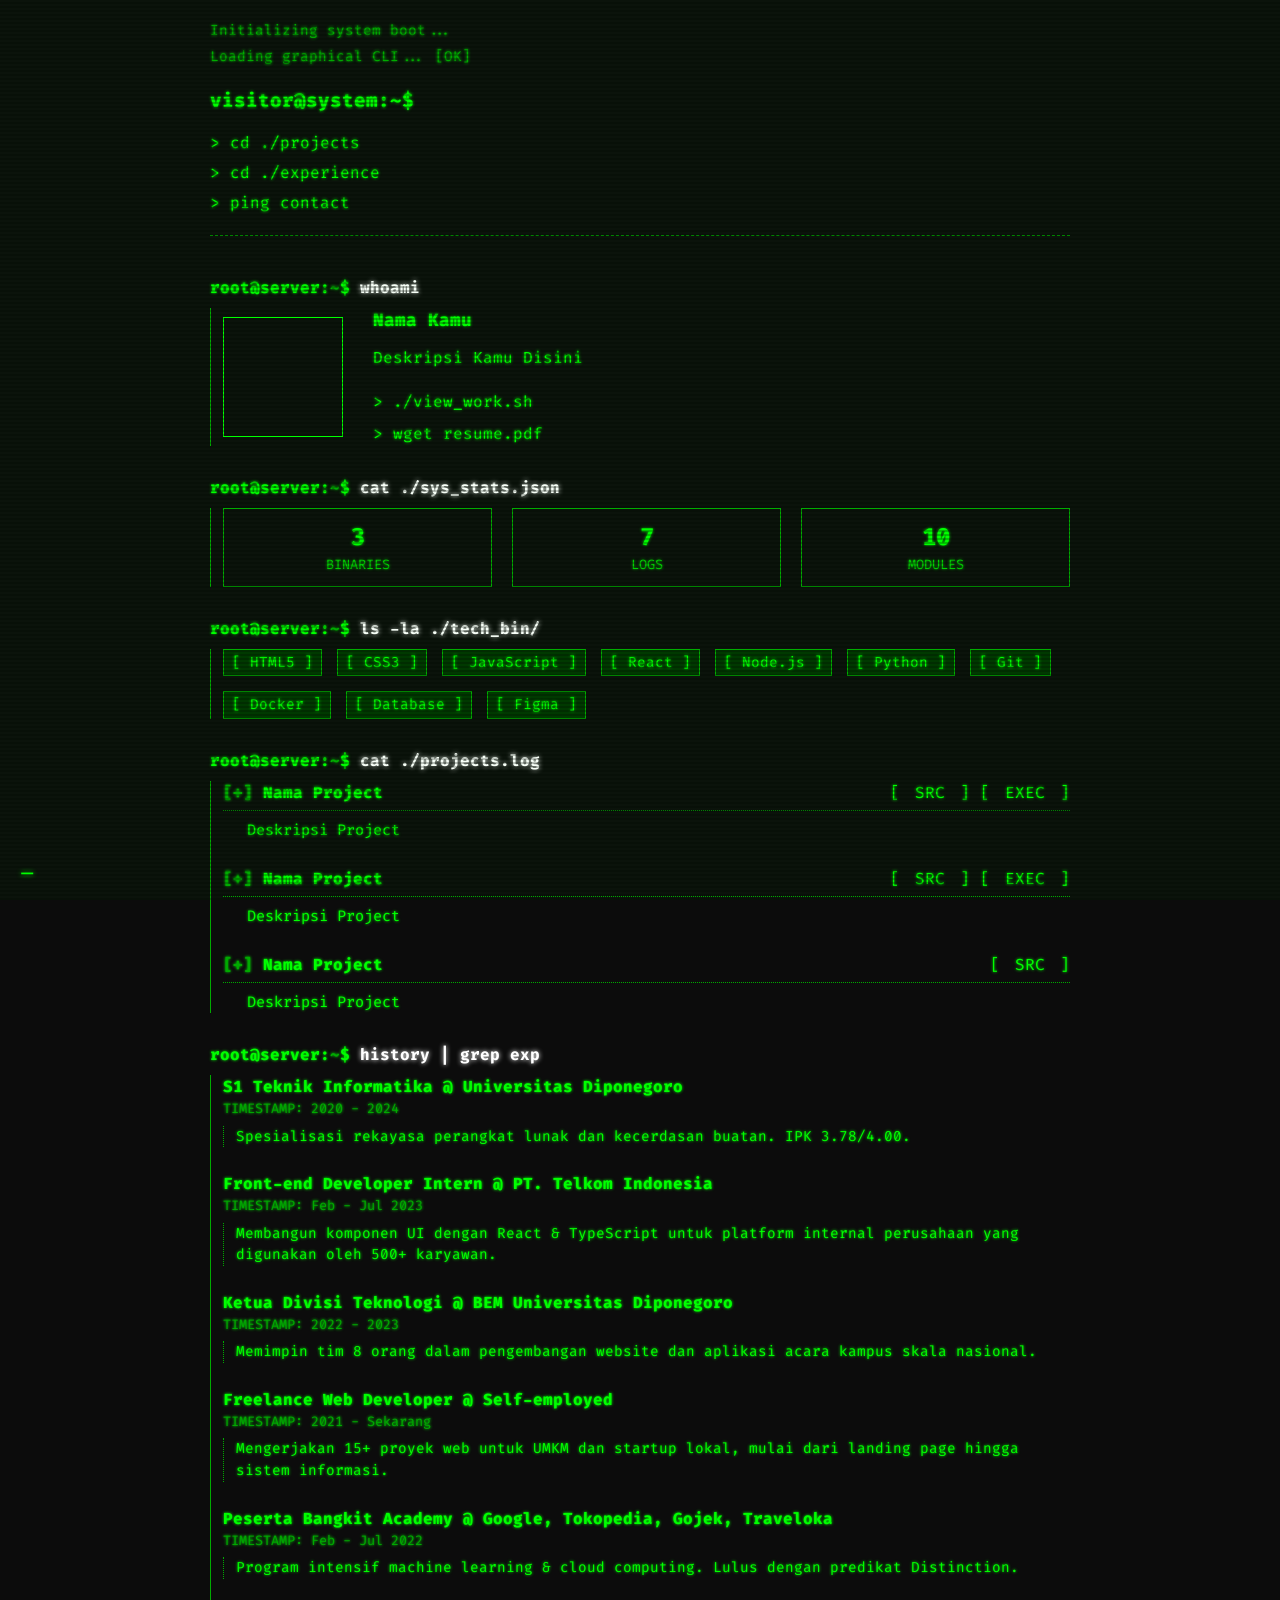
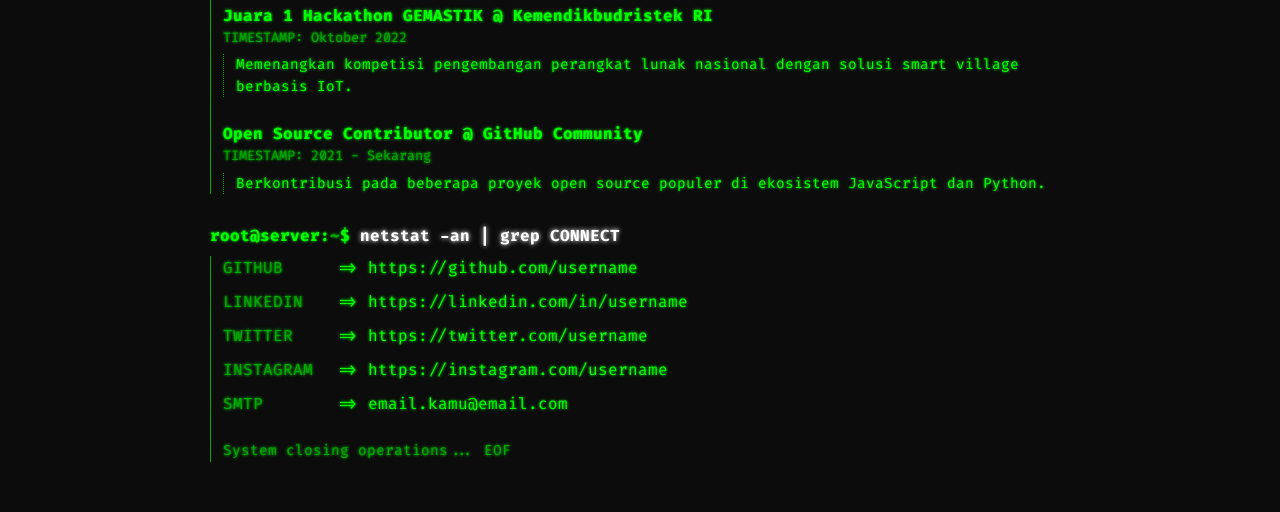
==== commit 77c32095: "terminal  style v1" ====
--- a/index.html
+++ b/index.html
@@ -3,14 +3,14 @@
   <head>
     <meta charset="UTF-8" />
     <meta name="viewport" content="width=device-width, initial-scale=1.0" />
-    <title>Portfolio</title>
-    <meta name="description" content="Professional Portfolio" />
+    <title>TERMINAL PORTFOLIO</title>
+    <meta name="description" content="CLI Portfolio" />
 
-    <!-- Google Fonts: Inter -->
+    <!-- Google Fonts: Fira Code -->
     <link rel="preconnect" href="https://fonts.googleapis.com" />
     <link rel="preconnect" href="https://fonts.gstatic.com" crossorigin />
     <link
-      href="https://fonts.googleapis.com/css2?family=Inter:wght@300;400;500;600;700&display=swap"
+      href="https://fonts.googleapis.com/css2?family=Fira+Code:wght@300;400;500;700&display=swap"
       rel="stylesheet"
     />
 
@@ -23,75 +23,77 @@
     <link rel="stylesheet" href="src/style.css" />
   </head>
   <body>
-    <!-- ░░ NAVBAR ░░ -->
-    <nav id="navbar" aria-label="Main Navigation">
-      <div class="container nav-inner">
-        <a href="#" class="nav-brand" id="nav-brand">Logo</a>
+    <!-- ░░ CRT OVERLAY ░░ -->
+    <div class="crt-overlay" aria-hidden="true"></div>
+
+    <div class="terminal-container">
+      
+      <!-- ░░ NAVBAR LOG ░░ -->
+      <nav id="navbar" aria-label="System Menu">
+        <div class="sys-output">Initializing system boot...</div>
+        <div class="sys-output">Loading graphical CLI... [OK]</div>
+        <div id="nav-brand" class="cli-brand">visitor@system:~$</div>
         <div class="nav-links">
-          <a href="#projects">Projects</a>
-          <a href="#experience">Experience</a>
-          <a href="#footer">Contact</a>
+          <span>&gt; <a href="#projects">cd ./projects</a></span>
+          <span>&gt; <a href="#experience">cd ./experience</a></span>
+          <span>&gt; <a href="#footer">ping contact</a></span>
         </div>
-        <a
-          id="nav-resume-btn"
-          href="#"
-          target="_blank"
-          rel="noopener"
-          class="btn btn-outline hidden"
-        >
-          Resume
-        </a>
-      </div>
-    </nav>
+      </nav>
 
-    <!-- ░░ HERO SECTION ░░ -->
-    <header class="section-hero" id="hero" aria-label="Hero Section">
-      <div class="container hero-inner">
-        <div class="hero-photo-container">
-          <!-- Injected via JS -->
+      <!-- ░░ CLI HERO SECTION ░░ -->
+      <header class="terminal-section" id="hero" aria-label="Hero Section">
+        <div class="cli-prompt">
+          <span class="host">root@server</span>:<span class="path">~</span>$ <span class="command">whoami</span>
         </div>
-        <div class="hero-content">
-          <span class="hero-subtitle">Hello, I am</span>
-          <h1 id="hero-name" class="hero-title">Developer Name</h1>
-          <p id="hero-desc" class="hero-description">Brief introduction and summary about what I do and my professional focus.</p>
-          <div class="hero-actions">
-            <a href="#projects" class="btn btn-primary">View Work</a>
-            <a
-              id="hero-resume-btn"
-              href="#"
-              target="_blank"
-              rel="noopener"
-              class="btn btn-outline hidden"
-            >
-              Download Resume
-            </a>
+        <div class="cli-output hero-output">
+          
+          <div class="hero-flex">
+            <div class="hero-photo-container">
+              <!-- Injected via JS -->
+            </div>
+            <div class="hero-text-block">
+              <h1 id="hero-name" class="typewriter-text"></h1>
+              <p id="hero-desc" class="typewriter-text"></p>
+              
+              <div class="hero-actions">
+                <span>&gt; <a href="#projects" class="cli-link">./view_work.sh</a></span>
+                <span id="hero-resume-wrapper" class="hidden">
+                  &gt; <a id="hero-resume-btn" href="#" target="_blank" rel="noopener" class="cli-link">wget resume.pdf</a>
+                </span>
+              </div>
+            </div>
           </div>
+
         </div>
-      </div>
-    </header>
+      </header>
 
-    <!-- ░░ MAIN CONTENT ░░ -->
-    <main id="main-content">
-      <!-- Sections will be injected by JS here -->
-      <div class="container skeleton-loader">
-        <p>Loading content...</p>
-      </div>
-    </main>
+      <!-- ░░ MAIN CONTENT ░░ -->
+      <main id="main-content">
+        <!-- Sections will be injected by JS here -->
+        <div class="cli-prompt">
+          <span class="host">root@server</span>:<span class="path">~</span>$ <span class="command">tail -f system.log</span>
+        </div>
+        <div class="cli-output">Retrieving data...</div>
+      </main>
 
-    <!-- ░░ FOOTER ░░ -->
-    <footer id="footer" aria-label="Footer and Socials">
-      <div class="container footer-inner">
-        <div class="footer-top">
-          <h2 class="footer-heading" id="footer-brand">Let's Connect</h2>
-          <div id="footer-socials" class="social-links" aria-label="Social Media">
+      <!-- ░░ FOOTER ░░ -->
+      <footer id="footer" class="terminal-section" aria-label="Footer and Socials">
+        <div class="cli-prompt">
+          <span class="host">root@server</span>:<span class="path">~</span>$ <span class="command">netstat -an | grep CONNECT</span>
+        </div>
+        <div class="cli-output">
+          <div id="footer-socials" class="social-list" aria-label="Social Media">
             <!-- Icons injected via JS -->
           </div>
+          <br/>
+          <div id="footer-copy" class="sys-output">System closing operations... EOF</div>
         </div>
-        <div class="footer-bottom">
-          <p class="footer-copy" id="footer-copy">© 2026 Developer</p>
-        </div>
-      </div>
-    </footer>
+      </footer>
+
+    </div>
+
+    <!-- Blinking Cursor Global -->
+    <div class="global-cursor">_</div>
 
     <script src="src/script.js"></script>
   </body>
--- a/src/style.css
+++ b/src/style.css
@@ -1,27 +1,19 @@
 /* ============================================================
-   PORTOFOLIO MINIMALIST STYLE — style.css
-   Aesthetic: Clean, 'Less is More', High Readability, Soft Shadows
+   PORTOFOLIO TERMINAL / CLI — style.css
+   Aesthetic: Retro CRT, Hacker Terminal, Fira Code, Neon Glow
    ============================================================ */
 
 /* ── CSS CUSTOM PROPERTIES ── */
 :root {
-  /* Default fallbacks if JS fails */
-  --bg: #fafafa;
-  --card-bg: #ffffff;
-  --card-border: #e5e7eb;
-  --text-main: #111827;   /* Re-mapped from settings.textLight */
-  --text-muted: #6b7280;  /* Re-mapped from settings.textDark */
-  --primary: #2563eb;
-  --secondary-bg: #f3f4f6;
-
-  --font-family: 'Inter', system-ui, -apple-system, BlinkMacSystemFont, "Segoe UI", Roboto, sans-serif;
-  
-  --radius: 12px;
-  --nav-h: 80px;
-  --transition: all 0.3s ease;
-  --shadow-sm: 0 1px 2px 0 rgba(0, 0, 0, 0.05);
-  --shadow-md: 0 4px 6px -1px rgba(0, 0, 0, 0.05), 0 2px 4px -1px rgba(0, 0, 0, 0.03);
-  --shadow-lg: 0 10px 15px -3px rgba(0, 0, 0, 0.05), 0 4px 6px -2px rgba(0, 0, 0, 0.025);
+  --bg: #0c0c0c;
+  --card-bg: #0c0c0c;
+  --card-border: #00ff00;
+  --text-main: #00ff00;   /* Mapped from JSON primary/textLight */
+  --text-muted: #00aa00;  /* Mapped from JSON textDark */
+  --primary: #00ff00;
+  --secondary-bg: #003300;
+
+  --font-family: 'Fira Code', 'Courier New', Courier, monospace;
 }
 
 /* ── RESET & BASE ── */
@@ -43,406 +35,295 @@
   color: var(--text-main);
   font-family: var(--font-family);
   font-weight: 400;
-  line-height: 1.7;
+  line-height: 1.5;
   -webkit-font-smoothing: antialiased;
   -moz-osx-font-smoothing: grayscale;
+}
+
+/* Custom Scrollbar for Terminal */
+::-webkit-scrollbar {
+  width: 10px;
+}
+::-webkit-scrollbar-track {
+  background: var(--bg);
+  border-left: 1px solid var(--text-muted);
+}
+::-webkit-scrollbar-thumb {
+  background: var(--text-main);
+}
+::-webkit-scrollbar-thumb:hover {
+  background: var(--text-muted);
 }
 
 a {
   color: inherit;
   text-decoration: none;
 }
-
 img, svg {
   display: block;
   max-width: 100%;
 }
-
 .hidden {
   display: none !important;
 }
 
-.container {
+/* ── CRT OVERLAY (Scanlines) ── */
+.crt-overlay {
+  position: fixed;
+  inset: 0;
+  z-index: 9999;
+  pointer-events: none;
+  background: linear-gradient(
+    rgba(18, 16, 16, 0) 50%, 
+    rgba(0, 0, 0, 0.25) 50%
+  );
+  background-size: 100% 4px;
+}
+.crt-overlay::after {
+  content: " ";
+  display: block;
+  position: absolute;
+  top: 0; left: 0; right: 0; bottom: 0;
+  background: rgba(0, 255, 0, 0.03); /* Subtle green tint */
+  z-index: 2;
+}
+
+/* Main Container Limit */
+.terminal-container {
   max-width: 900px;
   margin: 0 auto;
-  padding: 0 24px;
-}
-
-/* Typography Headings */
+  padding: 20px;
+  text-shadow: 0 0 3px var(--text-main); /* Glowing phosphor effect */
+}
+
+/* ── TERMINAL COMPONENTS ── */
+.sys-output {
+  color: var(--text-muted);
+  font-size: 0.9rem;
+  margin-bottom: 4px;
+}
+
+.cli-prompt {
+  margin-top: 24px;
+  margin-bottom: 8px;
+  font-weight: 700;
+}
+.cli-prompt .host { color: var(--text-main); }
+.cli-prompt .path { color: var(--text-muted); }
+.cli-prompt .command { color: #ffffff; text-shadow: 0 0 5px #ffffff; }
+
+.cli-output {
+  margin-left: 0;
+  padding-left: 12px;
+  border-left: 1px solid var(--text-muted);
+  margin-bottom: 30px;
+}
+
+/* Typograpghy */
 h1, h2, h3, h4 {
+  font-weight: 700;
+  margin-bottom: 12px;
+  font-size: 1.1rem;
+}
+
+/* Links */
+.cli-link {
   color: var(--text-main);
-  font-weight: 600;
-  line-height: 1.3;
-}
-
-/* Buttons */
-.btn {
-  display: inline-flex;
+  text-decoration: none;
+  border-bottom: 1px solid transparent;
+  transition: all 0.1s;
+}
+.cli-link:hover {
+  background-color: var(--text-main);
+  color: var(--bg);
+  text-shadow: none;
+  text-decoration: none;
+}
+
+/* ── NAVBAR LOG ── */
+#navbar {
+  margin-bottom: 40px;
+  border-bottom: 1px dashed var(--text-muted);
+  padding-bottom: 20px;
+}
+.cli-brand {
+  font-size: 1.2rem;
+  font-weight: 700;
+  margin-top: 20px;
+  margin-bottom: 15px;
+}
+.nav-links {
+  display: flex;
+  flex-direction: column;
+  gap: 6px;
+}
+
+/* ── HERO SECTION ── */
+.hero-flex {
+  display: flex;
+  flex-direction: row;
+  gap: 30px;
   align-items: center;
-  justify-content: center;
-  gap: 8px;
-  padding: 10px 24px;
-  border-radius: 6px;
-  font-size: 0.95rem;
-  font-weight: 500;
-  transition: var(--transition);
-  cursor: pointer;
-}
-
-.btn-primary {
-  background-color: var(--primary);
-  color: #ffffff;
-  border: 1px solid var(--primary);
-}
-.btn-primary:hover {
-  opacity: 0.9;
-  transform: translateY(-1px);
-  box-shadow: var(--shadow-md);
-}
-
-.btn-outline {
-  background-color: transparent;
-  color: var(--text-main);
-  border: 1px solid var(--card-border);
-}
-.btn-outline:hover {
-  background-color: var(--secondary-bg);
-  border-color: var(--text-muted);
-}
-
-/* ============================================================
-   NAVBAR
-   ============================================================ */
-#navbar {
-  position: sticky;
-  top: 0;
-  z-index: 100;
-  height: var(--nav-h);
-  background: rgba(255, 255, 255, 0.9);
-  backdrop-filter: blur(10px);
-  -webkit-backdrop-filter: blur(10px);
-  border-bottom: 1px solid var(--card-border);
-}
-
-.nav-inner {
-  height: 100%;
-  display: flex;
-  align-items: center;
-  justify-content: space-between;
-}
-
-.nav-brand {
-  font-size: 1.25rem;
-  font-weight: 700;
-  letter-spacing: -0.02em;
-  color: var(--text-main);
-}
-
-.nav-links {
-  display: flex;
-  gap: 32px;
-}
-
-.nav-links a {
-  font-size: 0.9rem;
-  font-weight: 500;
-  color: var(--text-muted);
-  transition: var(--transition);
-}
-
-.nav-links a:hover {
-  color: var(--primary);
-}
-
-/* ============================================================
-   HERO SECTION
-   ============================================================ */
-.section-hero {
-  padding: 120px 0 80px;
-}
-
-.hero-inner {
-  display: flex;
-  align-items: center;
-  gap: 60px;
-}
-
+}
 .hero-photo-container {
+  width: 120px;
+  height: 120px;
+  border: 1px solid var(--text-main);
+  padding: 4px;
   flex-shrink: 0;
-  border-radius: 50%;
-  width: 180px;
-  height: 180px;
-  overflow: hidden;
-  box-shadow: var(--shadow-md);
-  border: 1px solid var(--card-border);
 }
 .hero-photo-container img {
   width: 100%;
   height: 100%;
   object-fit: cover;
-}
-
-.hero-content {
+  filter: grayscale(100%) contrast(150%) sepia(100%) hue-rotate(80deg);
+}
+
+.hero-text-block {
   flex: 1;
 }
 
-.hero-subtitle {
-  font-size: 1rem;
-  font-weight: 500;
-  color: var(--text-muted);
-  text-transform: uppercase;
-  letter-spacing: 0.05em;
-  display: block;
-  margin-bottom: 12px;
-}
-
-.hero-title {
-  font-size: 3.5rem;
-  letter-spacing: -0.03em;
-  margin-bottom: 24px;
-}
-
-.hero-description {
-  font-size: 1.15rem;
-  color: var(--text-muted);
-  margin-bottom: 32px;
-  max-width: 600px;
+/* Typerwriter utility */
+.typewriter-text {
+  border-right: 12px solid transparent;
+  white-space: pre-wrap; 
+}
+.typewriter-active {
+  border-right-color: var(--text-main);
+  animation: blink 0.75s step-start infinite;
 }
 
 .hero-actions {
-  display: flex;
-  gap: 16px;
-}
-
-/* ============================================================
-   CONTENT SECTIONS 
-   ============================================================ */
-.section {
-  padding: 80px 0;
-}
-
-.section-header {
-  margin-bottom: 40px;
-}
-
-.section-title {
-  font-size: 1.75rem;
-  margin-bottom: 8px;
-  letter-spacing: -0.01em;
-}
-
-.section-subtitle {
-  font-size: 1rem;
-  color: var(--text-muted);
-}
-
-/* ── CARDS (Minimalist) ── */
-.minimal-card {
-  background: var(--card-bg);
-  border: 1px solid var(--card-border);
-  border-radius: var(--radius);
-  padding: 32px;
-  margin-bottom: 24px;
-  transition: var(--transition);
-  box-shadow: var(--shadow-sm);
-}
-
-.minimal-card:hover {
-  box-shadow: var(--shadow-lg);
-  transform: translateY(-2px);
-}
+  margin-top: 20px;
+  display: flex;
+  flex-direction: column;
+  gap: 8px;
+}
+
+/* ── MODULAR SECTIONS ── */
 
 /* Tech Stack */
 .tech-container {
   display: flex;
   flex-wrap: wrap;
-  gap: 12px;
+  gap: 15px;
+  font-size: 0.9rem;
 }
 .tech-tag {
-  display: inline-flex;
+  display: flex;
   align-items: center;
-  gap: 8px;
-  padding: 8px 16px;
+  gap: 6px;
+  padding: 2px 8px;
   background: var(--secondary-bg);
-  border: 1px solid var(--card-border);
-  border-radius: 999px;
+  border: 1px solid var(--text-muted);
+}
+.tech-tag i {
+  color: var(--text-muted);
+}
+
+/* Project Item */
+.cli-project-item {
+  margin-bottom: 25px;
+}
+.project-header {
+  display: flex;
+  justify-content: space-between;
+  border-bottom: 1px dotted var(--text-muted);
+  margin-bottom: 8px;
+  padding-bottom: 4px;
+}
+.project-name {
+  font-weight: 700;
+}
+.project-name::before {
+  content: "[+] ";
+  color: var(--text-muted);
+}
+.project-links {
+  display: flex;
+  gap: 15px;
+}
+.project-desc {
+  font-size: 0.95rem;
+  padding-left: 24px;
+}
+
+/* Experience Item */
+.cli-exp-item {
+  margin-bottom: 25px;
+}
+.exp-header {
+  color: var(--text-main);
+  font-weight: bold;
+}
+.exp-meta {
+  color: var(--text-muted);
+  font-size: 0.85rem;
+  margin-bottom: 6px;
+}
+.exp-desc {
+  padding-left: 12px;
+  border-left: 1px dotted var(--text-muted);
   font-size: 0.9rem;
-  color: var(--text-main);
-  transition: var(--transition);
-}
-.tech-tag:hover {
-  background: var(--card-bg);
-  border-color: var(--primary);
-  color: var(--primary);
-}
-
-/* Project Item */
-.project-header {
-  display: flex;
-  justify-content: space-between;
-  align-items: flex-start;
-  margin-bottom: 16px;
-}
-.project-name {
-  font-size: 1.25rem;
-}
-.project-links {
-  display: flex;
-  gap: 12px;
-}
-.link-icon {
-  color: var(--text-muted);
-  font-size: 1.1rem;
-  transition: var(--transition);
-}
-.link-icon:hover {
-  color: var(--primary);
-}
-.project-desc {
-  color: var(--text-muted);
-  font-size: 0.95rem;
-}
-
-/* Experience Item */
-.exp-row {
-  display: flex;
-  gap: 32px;
-  margin-bottom: 40px;
-}
-.exp-row:last-child {
-  margin-bottom: 0;
-}
-.exp-meta {
-  flex-shrink: 0;
-  width: 200px;
-}
-.exp-period {
-  font-size: 0.9rem;
-  color: var(--text-muted);
-  font-weight: 500;
-  margin-bottom: 4px;
-}
-.exp-institution {
-  font-size: 0.95rem;
-  color: var(--primary);
-  font-weight: 500;
-}
-.exp-details {
-  flex: 1;
-}
-.exp-title {
-  font-size: 1.1rem;
-  margin-bottom: 12px;
-}
-.exp-desc {
-  color: var(--text-muted);
-  font-size: 0.95rem;
 }
 
 /* ── STATS ROW ── */
 .stats-grid {
   display: grid;
   grid-template-columns: repeat(3, 1fr);
-  gap: 24px;
-  background: var(--secondary-bg);
-  padding: 32px;
-  border-radius: var(--radius);
-  border: 1px solid var(--card-border);
+  gap: 20px;
 }
 .stat-box {
+  border: 1px solid var(--text-muted);
+  padding: 10px;
+  text-align: center;
+}
+.stat-value {
+  font-size: 1.5rem;
+  font-weight: bold;
+}
+.stat-label {
+  font-size: 0.85rem;
+  opacity: 0.8;
+}
+
+/* ── FOOTER ── */
+.social-list {
   display: flex;
   flex-direction: column;
-}
-.stat-value {
-  font-size: 2.5rem;
-  font-weight: 700;
-  letter-spacing: -0.05em;
+  gap: 10px;
+}
+.cli-social-row {
+  display: flex;
+  gap: 15px;
+}
+.cli-social-key {
+  width: 100px;
+  color: var(--text-muted);
+}
+
+/* Global Blinking Cursor at bottom */
+.global-cursor {
+  position: fixed;
+  bottom: 20px;
+  left: 20px;
+  font-family: var(--font-family);
+  font-size: 1.5rem;
   color: var(--text-main);
-  margin-bottom: 4px;
-}
-.stat-label {
-  font-size: 0.9rem;
-  color: var(--text-muted);
-}
-
-/* ============================================================
-   FOOTER
-   ============================================================ */
-#footer {
-  border-top: 1px solid var(--card-border);
-  padding: 80px 0;
-  background: var(--card-bg);
-}
-
-.footer-top {
-  display: flex;
-  align-items: center;
-  justify-content: space-between;
-  margin-bottom: 40px;
-}
-.footer-heading {
-  font-size: 1.5rem;
-}
-
-.social-links {
-  display: flex;
-  gap: 16px;
-}
-.social-link {
-  display: flex;
-  align-items: center;
-  justify-content: center;
-  width: 44px;
-  height: 44px;
-  border-radius: 50%;
-  background: var(--secondary-bg);
-  color: var(--text-muted);
-  transition: var(--transition);
-}
-.social-link:hover {
-  background: var(--primary);
-  color: #fff;
-  transform: translateY(-2px);
-}
-
-.footer-bottom {
-  border-top: 1px solid var(--card-border);
-  padding-top: 32px;
-  text-align: center;
-}
-.footer-copy {
-  color: var(--text-muted);
-  font-size: 0.9rem;
-}
-
-/* ============================================================
-   RESPONVE DESIGN
-   ============================================================ */
+  animation: blink 1s step-start infinite;
+  text-shadow: 0 0 5px var(--text-main);
+}
+@keyframes blink {
+  50% { opacity: 0; }
+}
+
+/* Responsive */
 @media (max-width: 768px) {
-  .hero-inner {
+  .hero-flex {
     flex-direction: column;
-    text-align: center;
-    gap: 32px;
-  }
-  .hero-actions {
-    justify-content: center;
-  }
-  .nav-links {
-    display: none;
-  }
-  .exp-row {
-    flex-direction: column;
-    gap: 16px;
-  }
-  .exp-meta {
-    width: 100%;
+    align-items: flex-start;
   }
   .stats-grid {
     grid-template-columns: 1fr;
-    text-align: center;
   }
-  .footer-top {
-    flex-direction: column;
-    gap: 24px;
-  }
-}
+}
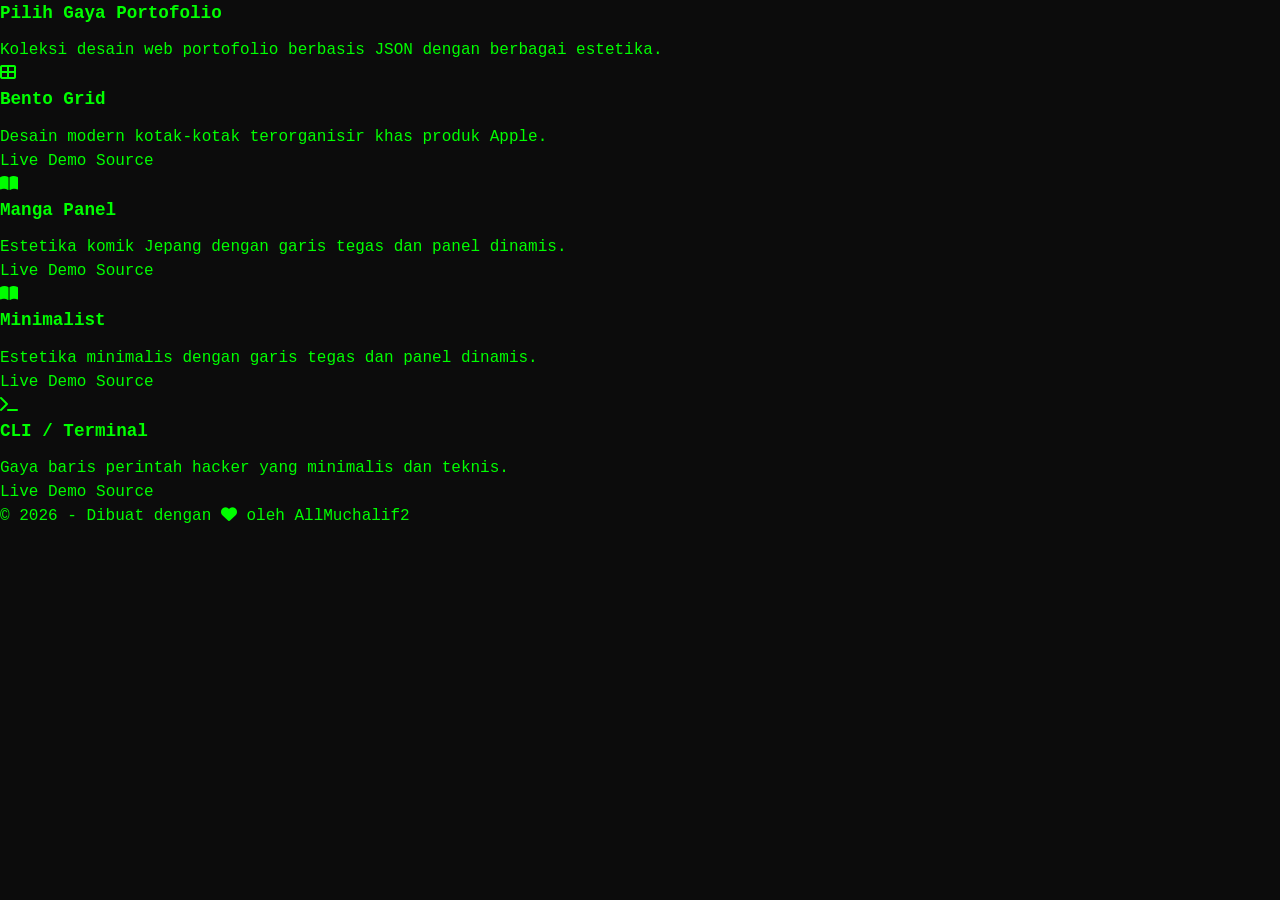
==== commit 339a9e39: "add minimalist" ====
--- a/index.html
+++ b/index.html
@@ -1,99 +1,103 @@
 <!doctype html>
-<html lang="en">
+<html lang="id">
   <head>
     <meta charset="UTF-8" />
     <meta name="viewport" content="width=device-width, initial-scale=1.0" />
-    <title>TERMINAL PORTFOLIO</title>
-    <meta name="description" content="CLI Portfolio" />
-
-    <!-- Google Fonts: Fira Code -->
-    <link rel="preconnect" href="https://fonts.googleapis.com" />
-    <link rel="preconnect" href="https://fonts.gstatic.com" crossorigin />
-    <link
-      href="https://fonts.googleapis.com/css2?family=Fira+Code:wght@300;400;500;700&display=swap"
-      rel="stylesheet"
-    />
-
-    <!-- Font Awesome -->
+    <title>Koleksi Portofolio Saya</title>
+    <link rel="stylesheet" href="src/style.css" />
     <link
       rel="stylesheet"
-      href="https://cdnjs.cloudflare.com/ajax/libs/font-awesome/6.5.2/css/all.min.css"
+      href="https://cdnjs.cloudflare.com/ajax/libs/font-awesome/6.0.0/css/all.min.css"
     />
-
-    <link rel="stylesheet" href="src/style.css" />
   </head>
   <body>
-    <!-- ░░ CRT OVERLAY ░░ -->
-    <div class="crt-overlay" aria-hidden="true"></div>
+    <header>
+      <h1>Pilih Gaya Portofolio</h1>
+      <p>
+        Koleksi desain web portofolio berbasis JSON dengan berbagai estetika.
+      </p>
+    </header>
 
-    <div class="terminal-container">
-      
-      <!-- ░░ NAVBAR LOG ░░ -->
-      <nav id="navbar" aria-label="System Menu">
-        <div class="sys-output">Initializing system boot...</div>
-        <div class="sys-output">Loading graphical CLI... [OK]</div>
-        <div id="nav-brand" class="cli-brand">visitor@system:~$</div>
-        <div class="nav-links">
-          <span>&gt; <a href="#projects">cd ./projects</a></span>
-          <span>&gt; <a href="#experience">cd ./experience</a></span>
-          <span>&gt; <a href="#footer">ping contact</a></span>
+    <main class="showcase-grid">
+      <div class="card">
+        <div class="card-preview bento-bg">
+          <i class="fas fa-table-cells-large"></i>
         </div>
-      </nav>
+        <div class="card-content">
+          <h3>Bento Grid</h3>
+          <p>Desain modern kotak-kotak terorganisir khas produk Apple.</p>
+          <div class="buttons">
+            <a href="./bento" class="btn-demo">Live Demo</a>
+            <a
+              href="https://github.com/AllMuchalif2/porto/tree/style/bento"
+              class="btn-code"
+              >Source</a
+            >
+          </div>
+        </div>
+      </div>
 
-      <!-- ░░ CLI HERO SECTION ░░ -->
-      <header class="terminal-section" id="hero" aria-label="Hero Section">
-        <div class="cli-prompt">
-          <span class="host">root@server</span>:<span class="path">~</span>$ <span class="command">whoami</span>
+      <div class="card">
+        <div class="card-preview manga-bg">
+          <i class="fas fa-book-open"></i>
         </div>
-        <div class="cli-output hero-output">
-          
-          <div class="hero-flex">
-            <div class="hero-photo-container">
-              <!-- Injected via JS -->
-            </div>
-            <div class="hero-text-block">
-              <h1 id="hero-name" class="typewriter-text"></h1>
-              <p id="hero-desc" class="typewriter-text"></p>
-              
-              <div class="hero-actions">
-                <span>&gt; <a href="#projects" class="cli-link">./view_work.sh</a></span>
-                <span id="hero-resume-wrapper" class="hidden">
-                  &gt; <a id="hero-resume-btn" href="#" target="_blank" rel="noopener" class="cli-link">wget resume.pdf</a>
-                </span>
-              </div>
-            </div>
+        <div class="card-content">
+          <h3>Manga Panel</h3>
+          <p>Estetika komik Jepang dengan garis tegas dan panel dinamis.</p>
+          <div class="buttons">
+            <a href="./manga" class="btn-demo">Live Demo</a>
+            <a
+              href="https://github.com/AllMuchalif2/porto/tree/style/manga"
+              class="btn-code"
+              >Source</a
+            >
           </div>
+        </div>
+      </div>
 
+      <div class="card">
+        <div class="card-preview minimalist-bg">
+          <i class="fas fa-book-open"></i>
         </div>
-      </header>
+        <div class="card-content">
+          <h3>Minimalist</h3>
+          <p>Estetika minimalis dengan garis tegas dan panel dinamis.</p>
+          <div class="buttons">
+            <a href="./minimalist" class="btn-demo">Live Demo</a>
+            <a
+              href="https://github.com/AllMuchalif2/porto/tree/style/minimalist"
+              class="btn-code"
+              >Source</a
+            >
+          </div>
+        </div>
+      </div>
 
-      <!-- ░░ MAIN CONTENT ░░ -->
-      <main id="main-content">
-        <!-- Sections will be injected by JS here -->
-        <div class="cli-prompt">
-          <span class="host">root@server</span>:<span class="path">~</span>$ <span class="command">tail -f system.log</span>
+      <div class="card">
+        <div class="card-preview terminal-bg">
+          <i class="fas fa-terminal"></i>
         </div>
-        <div class="cli-output">Retrieving data...</div>
-      </main>
+        <div class="card-content">
+          <h3>CLI / Terminal</h3>
+          <p>Gaya baris perintah hacker yang minimalis dan teknis.</p>
+          <div class="buttons">
+            <a href="./terminal" class="btn-demo">Live Demo</a>
+            <a
+              href="https://github.com/AllMuchalif2/porto/tree/style/terminal"
+              class="btn-code"
+              >Source</a
+            >
+          </div>
+        </div>
+      </div>
+    </main>
 
-      <!-- ░░ FOOTER ░░ -->
-      <footer id="footer" class="terminal-section" aria-label="Footer and Socials">
-        <div class="cli-prompt">
-          <span class="host">root@server</span>:<span class="path">~</span>$ <span class="command">netstat -an | grep CONNECT</span>
-        </div>
-        <div class="cli-output">
-          <div id="footer-socials" class="social-list" aria-label="Social Media">
-            <!-- Icons injected via JS -->
-          </div>
-          <br/>
-          <div id="footer-copy" class="sys-output">System closing operations... EOF</div>
-        </div>
-      </footer>
-
-    </div>
-
-    <!-- Blinking Cursor Global -->
-    <div class="global-cursor">_</div>
+    <footer>
+      <p>
+        &copy; 2026 - Dibuat dengan <i class="fas fa-heart"></i> oleh
+        <a href="https://github.com/AllMuchalif2">AllMuchalif2</a>
+      </p>
+    </footer>
 
     <script src="src/script.js"></script>
   </body>
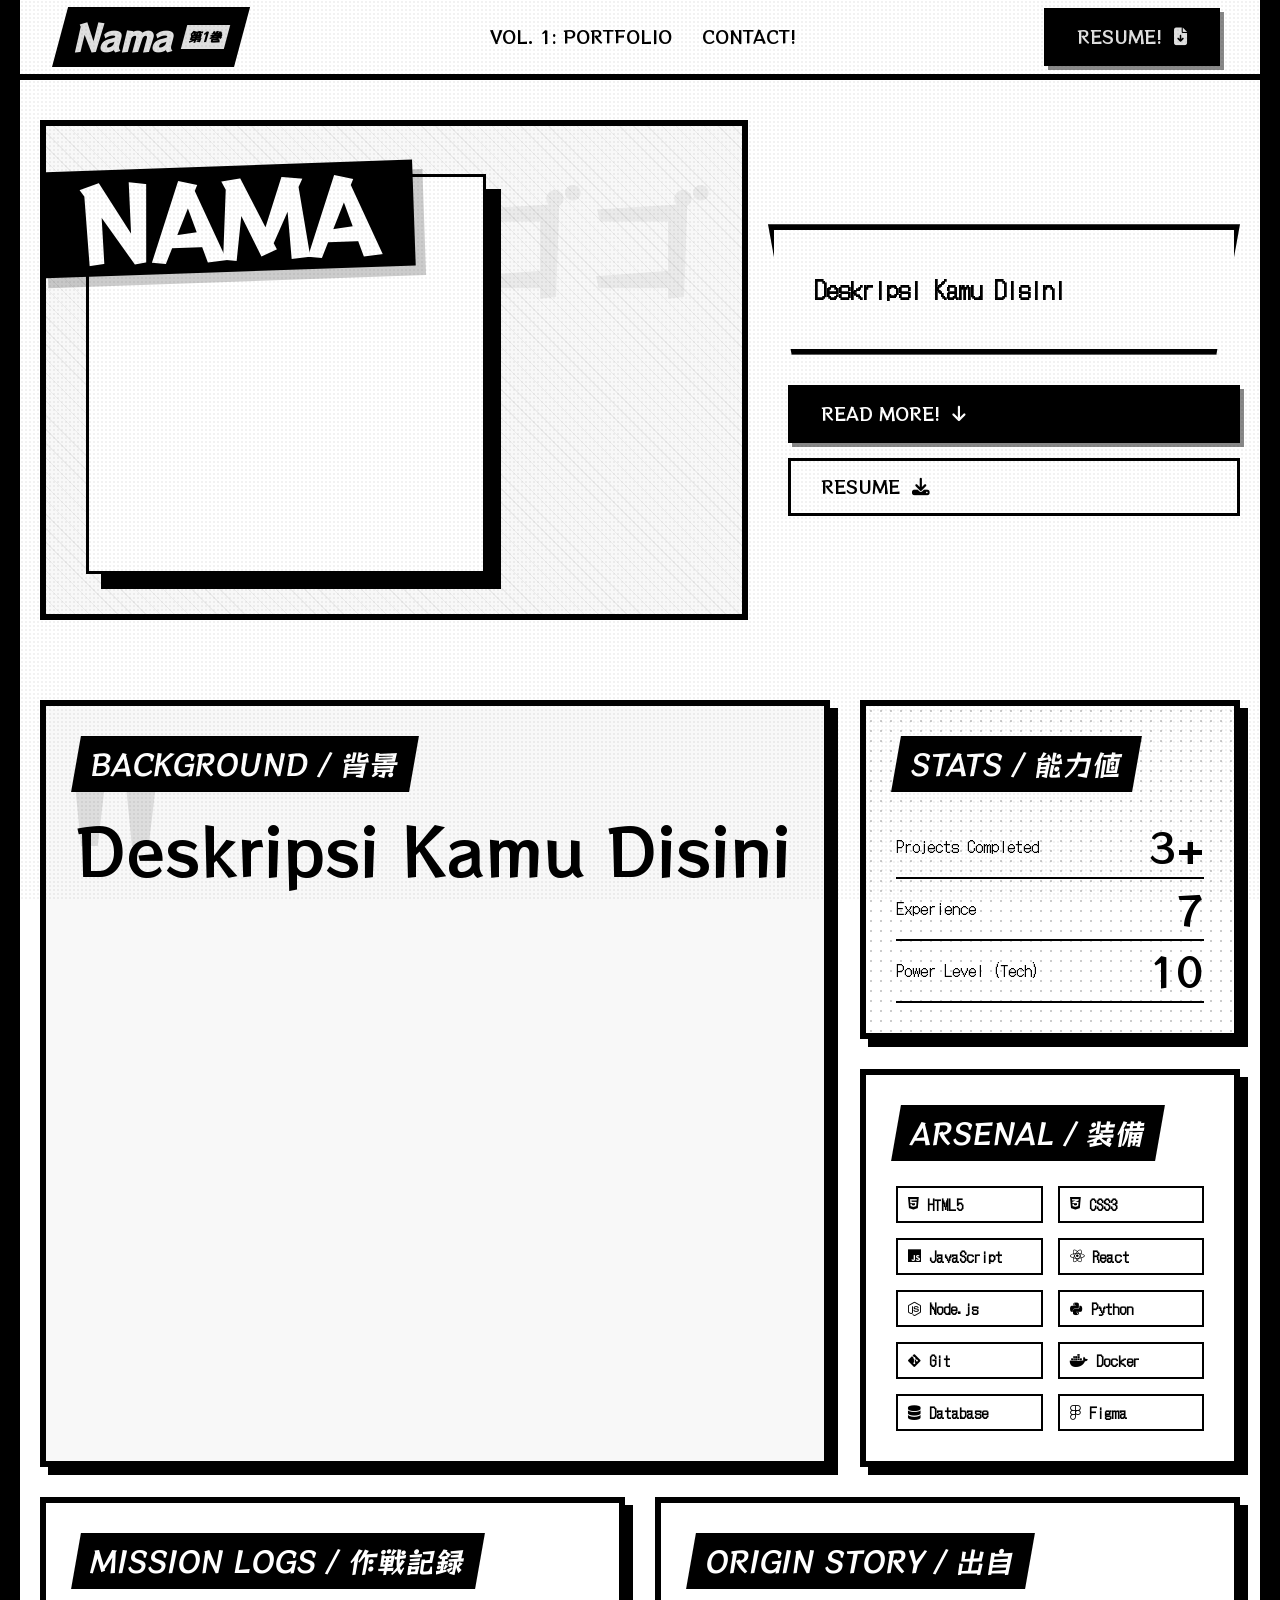
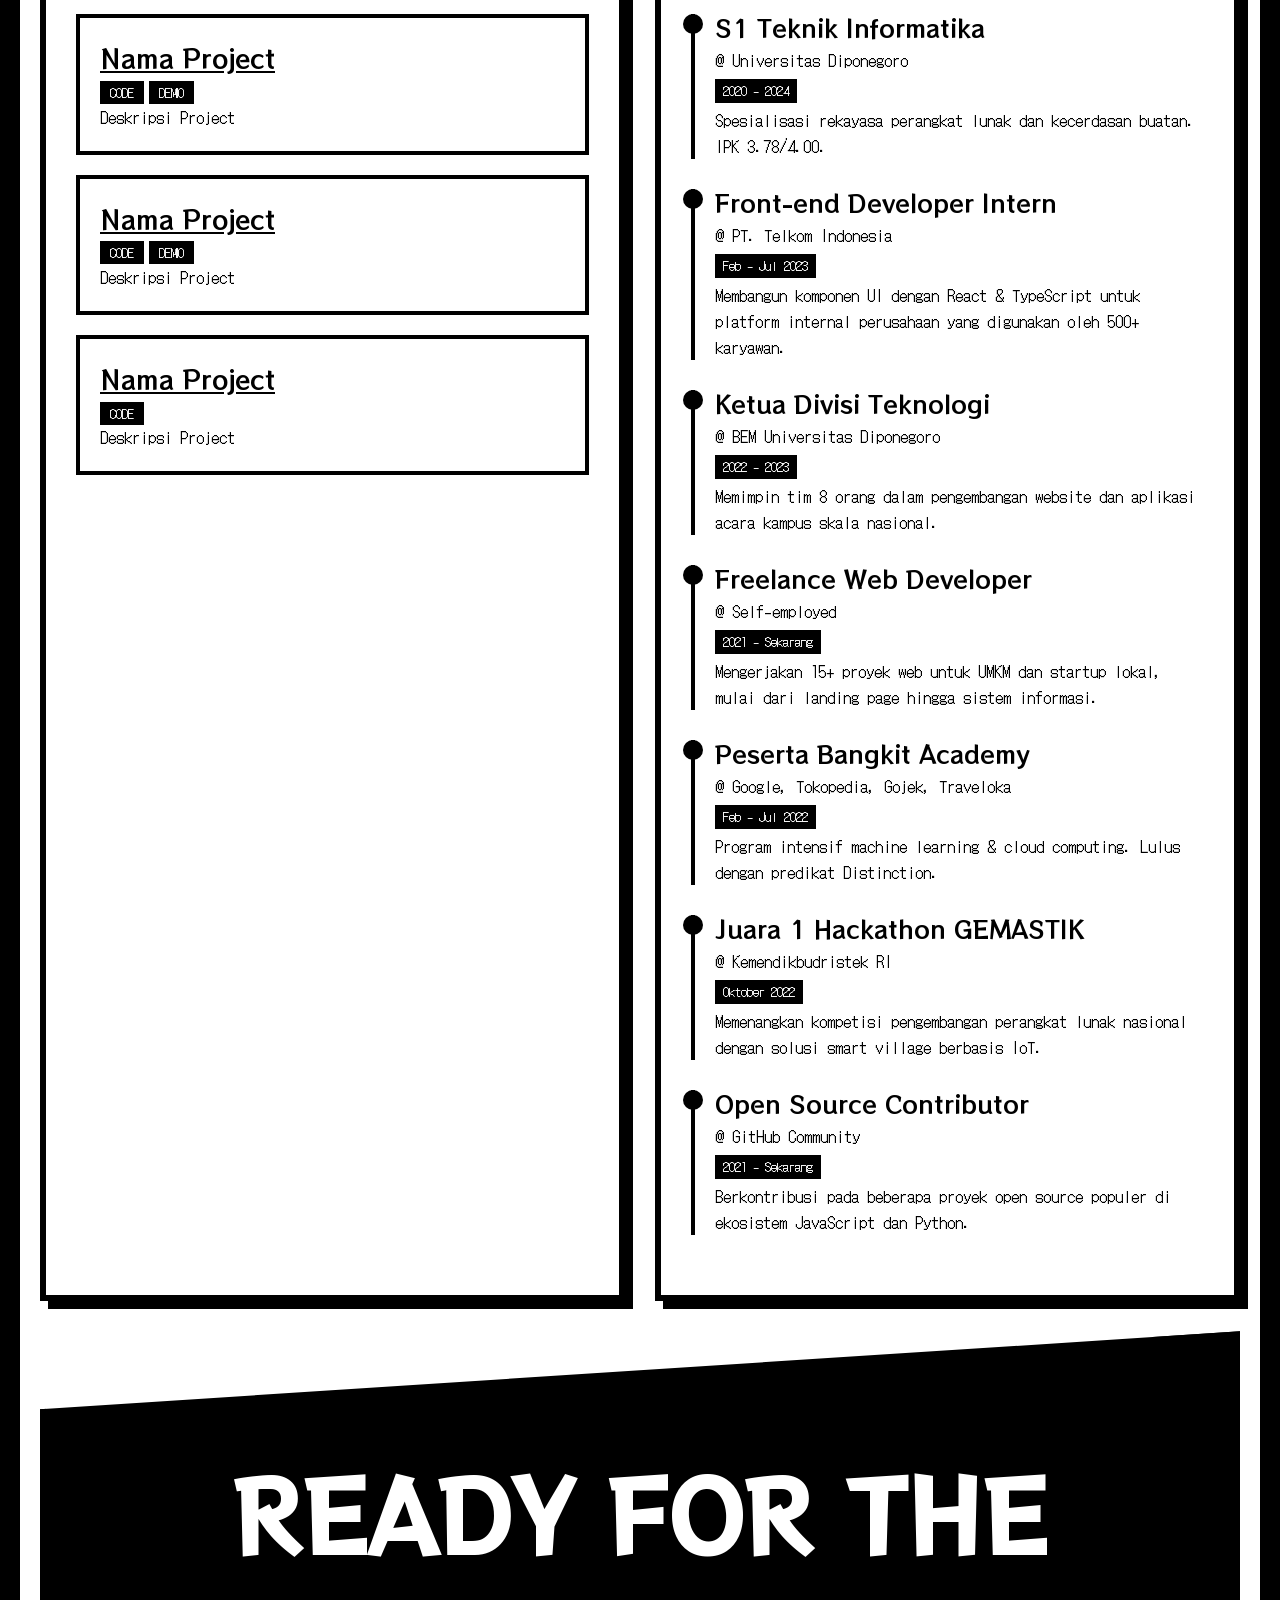
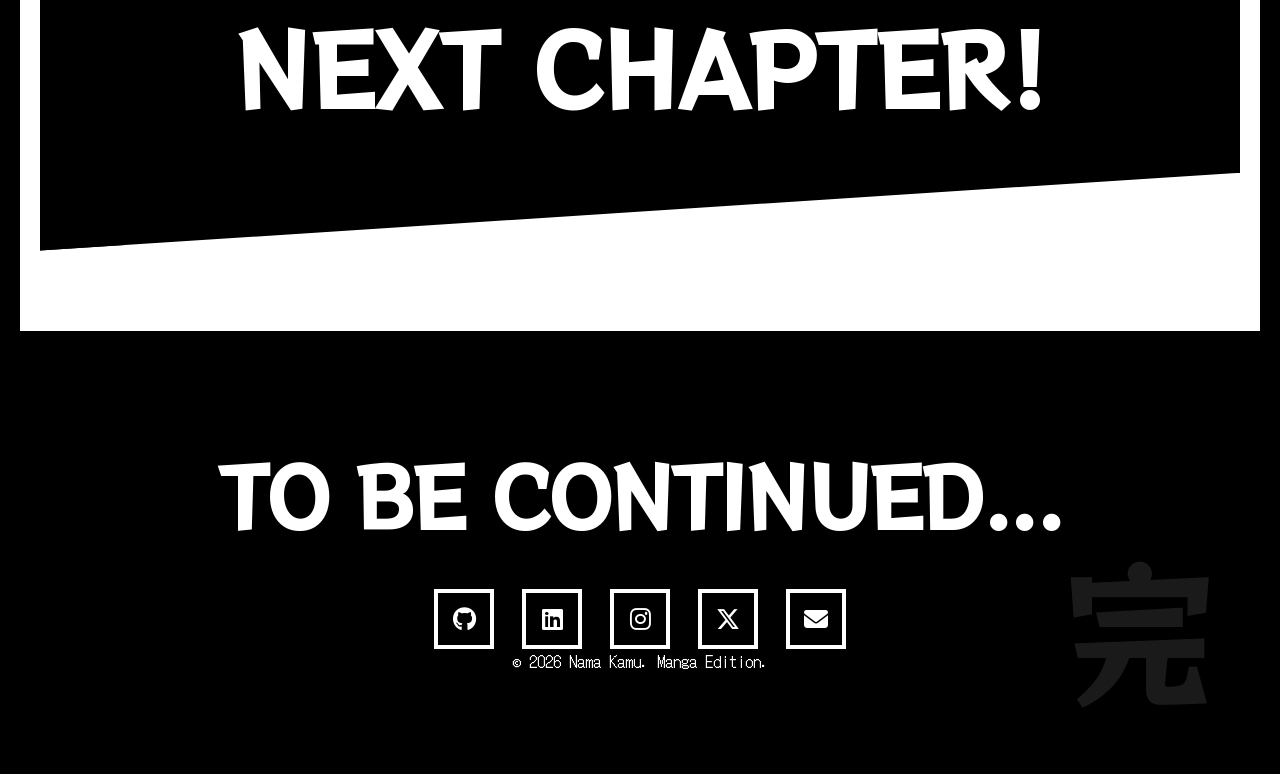
==== commit a16dde75: "update style , add readme" ====
--- a/index.html
+++ b/index.html
@@ -3,100 +3,104 @@
   <head>
     <meta charset="UTF-8" />
     <meta name="viewport" content="width=device-width, initial-scale=1.0" />
-    <title>Koleksi Portofolio Saya</title>
-    <link rel="stylesheet" href="src/style.css" />
+    <title>Memuat...</title>
+    <meta name="description" content="Portofolio pribadi developer" />
+
+    <!-- Google Fonts: RocknRoll One (display manga) + DotGothic16 (UI/Tech) -->
+    <link rel="preconnect" href="https://fonts.googleapis.com" />
+    <link rel="preconnect" href="https://fonts.gstatic.com" crossorigin />
+    <link
+      href="https://fonts.googleapis.com/css2?family=RocknRoll+One&family=DotGothic16&display=swap"
+      rel="stylesheet"
+    />
+
+    <!-- Font Awesome -->
     <link
       rel="stylesheet"
-      href="https://cdnjs.cloudflare.com/ajax/libs/font-awesome/6.0.0/css/all.min.css"
+      href="https://cdnjs.cloudflare.com/ajax/libs/font-awesome/6.5.2/css/all.min.css"
     />
+
+    <link rel="stylesheet" href="src/style.css" />
   </head>
   <body>
-    <header>
-      <h1>Pilih Gaya Portofolio</h1>
-      <p>
-        Koleksi desain web portofolio berbasis JSON dengan berbagai estetika.
-      </p>
-    </header>
+    <!-- ░░ MANGA EFFECT OVERLAY (Halftone) ░░ -->
+    <div class="manga-overlay" aria-hidden="true"></div>
 
-    <main class="showcase-grid">
-      <div class="card">
-        <div class="card-preview bento-bg">
-          <i class="fas fa-table-cells-large"></i>
+    <!-- ░░ NAVBAR ░░ -->
+    <nav id="navbar" aria-label="Navigasi utama">
+      <div class="nav-inner">
+        <a href="#" class="nav-brand manga-text" id="nav-brand">...</a>
+        <div class="nav-links">
+          <a href="#manga-container">VOL. 1: PORTFOLIO</a>
+          <a href="#footer">CONTACT!</a>
         </div>
-        <div class="card-content">
-          <h3>Bento Grid</h3>
-          <p>Desain modern kotak-kotak terorganisir khas produk Apple.</p>
-          <div class="buttons">
-            <a href="./bento" class="btn-demo">Live Demo</a>
-            <a
-              href="https://github.com/AllMuchalif2/porto/tree/style/bento"
-              class="btn-code"
-              >Source</a
-            >
-          </div>
+        <a
+          id="nav-resume-btn"
+          href="#"
+          target="_blank"
+          rel="noopener"
+          class="btn-comic hidden"
+        >
+          RESUME! <i class="fas fa-file-arrow-down"></i>
+        </a>
+      </div>
+    </nav>
+
+    <!-- ░░ HERO PANEL ░░ -->
+    <header class="manga-panel-hero" id="hero" aria-label="Perkenalan">
+      
+      <!-- Panel 1: Gambar & Nama -->
+      <div class="hero-character-panel">
+        <div class="hero-photo-wrapper">
+           <!-- Diisi JS -->
+        </div>
+        <div class="hero-name-bubble">
+          <h1 id="hero-name" class="manga-text hero-name">NAME!</h1>
         </div>
       </div>
 
-      <div class="card">
-        <div class="card-preview manga-bg">
-          <i class="fas fa-book-open"></i>
+      <!-- Panel 2: Deskripsi & Cta (Speech Bubble) -->
+      <div class="hero-dialog-panel">
+        <div class="speech-bubble">
+          <p id="hero-desc" class="hero-desc">...</p>
         </div>
-        <div class="card-content">
-          <h3>Manga Panel</h3>
-          <p>Estetika komik Jepang dengan garis tegas dan panel dinamis.</p>
-          <div class="buttons">
-            <a href="./manga" class="btn-demo">Live Demo</a>
-            <a
-              href="https://github.com/AllMuchalif2/porto/tree/style/manga"
-              class="btn-code"
-              >Source</a
-            >
-          </div>
+        <div class="hero-cta">
+          <a href="#manga-container" class="btn-comic btn-primary">
+            READ MORE! <i class="fas fa-arrow-down"></i>
+          </a>
+          <a
+            id="hero-resume-btn"
+            href="#"
+            target="_blank"
+            rel="noopener"
+            class="btn-comic btn-ghost hidden"
+          >
+            RESUME <i class="fas fa-download"></i>
+          </a>
         </div>
       </div>
 
-      <div class="card">
-        <div class="card-preview minimalist-bg">
-          <i class="fas fa-book-open"></i>
-        </div>
-        <div class="card-content">
-          <h3>Minimalist</h3>
-          <p>Estetika minimalis dengan garis tegas dan panel dinamis.</p>
-          <div class="buttons">
-            <a href="./minimalist" class="btn-demo">Live Demo</a>
-            <a
-              href="https://github.com/AllMuchalif2/porto/tree/style/minimalist"
-              class="btn-code"
-              >Source</a
-            >
-          </div>
-        </div>
-      </div>
+    </header>
 
-      <div class="card">
-        <div class="card-preview terminal-bg">
-          <i class="fas fa-terminal"></i>
-        </div>
-        <div class="card-content">
-          <h3>CLI / Terminal</h3>
-          <p>Gaya baris perintah hacker yang minimalis dan teknis.</p>
-          <div class="buttons">
-            <a href="./terminal" class="btn-demo">Live Demo</a>
-            <a
-              href="https://github.com/AllMuchalif2/porto/tree/style/terminal"
-              class="btn-code"
-              >Source</a
-            >
-          </div>
-        </div>
-      </div>
+    <!-- ░░ MANGA GRID LAYOUT ░░ -->
+    <main id="manga-container" aria-label="Bagian konten utama">
+      <!-- Kartu akan diinjeksi oleh JS -->
+      <div class="comic-skeleton" aria-hidden="true"><h2>LOADING PAGE...</h2></div>
     </main>
 
-    <footer>
-      <p>
-        &copy; 2026 - Dibuat dengan <i class="fas fa-heart"></i> oleh
-        <a href="https://github.com/AllMuchalif2">AllMuchalif2</a>
-      </p>
+    <!-- ░░ FOOTER ░░ -->
+    <footer id="footer" aria-label="Footer dan media sosial">
+      <div class="footer-inner">
+        <h2 class="footer-brand manga-text" id="footer-brand">TO BE CONTINUED...</h2>
+        <div
+          id="footer-socials"
+          class="footer-socials"
+          aria-label="Media Sosial"
+        >
+          <!-- Ikon sosial diinjeksi oleh JS -->
+        </div>
+        <p class="footer-copy" id="footer-copy">© 2026</p>
+      </div>
     </footer>
 
     <script src="src/script.js"></script>
--- a/src/style.css
+++ b/src/style.css
@@ -1,25 +1,37 @@
 /* ============================================================
-   PORTOFOLIO TERMINAL / CLI — style.css
-   Aesthetic: Retro CRT, Hacker Terminal, Fira Code, Neon Glow
+   PORTOFOLIO JAPANESE MANGA STYLE — style.css
+   Aesthetic: Manga Panel, Inked High Contrast, Screentones
    ============================================================ */
 
 /* ── CSS CUSTOM PROPERTIES ── */
 :root {
-  --bg: #0c0c0c;
-  --card-bg: #0c0c0c;
-  --card-border: #00ff00;
-  --text-main: #00ff00;   /* Mapped from JSON primary/textLight */
-  --text-muted: #00aa00;  /* Mapped from JSON textDark */
-  --primary: #00ff00;
-  --secondary-bg: #003300;
-
-  --font-family: 'Fira Code', 'Courier New', Courier, monospace;
+  --bg: #ffffff;
+  --paper: #f8f8f8;
+  --ink: #000000;
+  --gray-100: #f2f2f2;
+  --gray-200: #e0e0e0;
+  --gray-300: #cccccc;
+  --gray-400: #888888;
+  --gray-500: #444444;
+  
+  --primary: #000000;
+  --secondary: #ffffff;
+  --accent: #ff0000; /* Subtle blood red for high stakes */
+
+  /* Fonts */
+  --font-display: "RocknRoll One", sans-serif;
+  --font-body: "DotGothic16", sans-serif;
+
+  --border-ink: 3px solid #000;
+  --border-thick: 6px solid #000;
+  --shadow-manga: 8px 8px 0px 0px #000;
+
+  --nav-h: 80px;
+  --transition: 0.2s cubic-bezier(0.19, 1, 0.22, 1);
 }
 
 /* ── RESET & BASE ── */
-*,
-*::before,
-*::after {
+*, *::before, *::after {
   box-sizing: border-box;
   margin: 0;
   padding: 0;
@@ -28,302 +40,400 @@
 html {
   scroll-behavior: smooth;
   font-size: 16px;
+  background-color: var(--ink); /* Gutter color */
 }
 
 body {
   background-color: var(--bg);
-  color: var(--text-main);
-  font-family: var(--font-family);
+  color: var(--ink);
+  font-family: var(--font-body);
   font-weight: 400;
-  line-height: 1.5;
-  -webkit-font-smoothing: antialiased;
-  -moz-osx-font-smoothing: grayscale;
-}
-
-/* Custom Scrollbar for Terminal */
-::-webkit-scrollbar {
-  width: 10px;
-}
-::-webkit-scrollbar-track {
-  background: var(--bg);
-  border-left: 1px solid var(--text-muted);
-}
-::-webkit-scrollbar-thumb {
-  background: var(--text-main);
-}
-::-webkit-scrollbar-thumb:hover {
-  background: var(--text-muted);
-}
-
-a {
-  color: inherit;
-  text-decoration: none;
-}
-img, svg {
-  display: block;
-  max-width: 100%;
-}
-.hidden {
-  display: none !important;
-}
-
-/* ── CRT OVERLAY (Scanlines) ── */
-.crt-overlay {
+  line-height: 1.6;
+  min-height: 100vh;
+  overflow-x: hidden;
+  border-left: 20px solid var(--ink);
+  border-right: 20px solid var(--ink);
+}
+
+a { color: inherit; text-decoration: none; }
+img, svg { display: block; max-width: 100%; }
+ul { list-style: none; }
+.hidden { display: none !important; }
+
+/* ── SCREENTONE OVERLAYS ── */
+.manga-overlay {
   position: fixed;
   inset: 0;
-  z-index: 9999;
+  z-index: 1000;
   pointer-events: none;
-  background: linear-gradient(
-    rgba(18, 16, 16, 0) 50%, 
-    rgba(0, 0, 0, 0.25) 50%
-  );
-  background-size: 100% 4px;
-}
-.crt-overlay::after {
-  content: " ";
+  background-image: radial-gradient(rgba(0,0,0,0.1) 1px, transparent 1px);
+  background-size: 4px 4px;
+  opacity: 0.5;
+}
+
+/* Typography styles */
+.manga-text {
+  font-family: var(--font-display);
+  letter-spacing: -0.02em;
+}
+
+/* Buttons */
+.btn-comic {
+  display: inline-flex;
+  align-items: center;
+  gap: 12px;
+  padding: 12px 30px;
+  font-family: var(--font-display);
+  font-size: 1.1rem;
+  background: var(--ink);
+  color: var(--secondary);
+  border: var(--border-ink);
+  box-shadow: 4px 4px 0px 0px var(--gray-400);
+  transition: all var(--transition);
+  cursor: pointer;
+  position: relative;
+  overflow: hidden;
+}
+.btn-comic:hover {
+  transform: translate(-3px, -3px);
+  box-shadow: 7px 7px 0px 0px var(--ink);
+  background: var(--secondary);
+  color: var(--ink);
+}
+.btn-comic:active {
+  transform: translate(2px, 2px);
+  box-shadow: 2px 2px 0px 0px var(--ink);
+}
+.btn-primary { background: var(--ink); color: #fff; }
+.btn-ghost { background: transparent; border: var(--border-ink); color: var(--ink); box-shadow: none; }
+
+/* ============================================================
+   NAVBAR
+   ============================================================ */
+#navbar {
+  position: sticky;
+  top: 0;
+  z-index: 500;
+  height: var(--nav-h);
+  background: var(--bg);
+  border-bottom: var(--border-thick);
+}
+.nav-inner {
+  max-width: 1400px;
+  margin: 0 auto;
+  padding: 0 40px;
+  height: 100%;
+  display: flex;
+  align-items: center;
+  justify-content: space-between;
+}
+.nav-brand {
+  font-size: 2.2rem;
+  font-weight: 900;
+  background: var(--ink);
+  color: var(--secondary);
+  padding: 2px 15px;
+  transform: skewX(-15deg);
+  display: flex;
+  align-items: center;
+}
+.nav-brand::after {
+  content: "第1巻";
+  font-size: 0.8rem;
+  margin-left: 10px;
+  background: var(--secondary);
+  color: var(--ink);
+  padding: 2px 5px;
+}
+.nav-links { display: flex; gap: 30px; }
+.nav-links a {
+  font-family: var(--font-display);
+  font-size: 1.1rem;
+  position: relative;
+}
+.nav-links a::after {
+  content: "";
+  position: absolute;
+  bottom: -5px; height: 3px;
+  left: 0; width: 0;
+  background: var(--ink);
+  transition: width 0.3s;
+}
+.nav-links a:hover::after { width: 100%; }
+
+/* ============================================================
+   HERO / HEADER
+   ============================================================ */
+.manga-panel-hero {
+  max-width: 1400px;
+  margin: 40px auto;
+  display: grid;
+  grid-template-columns: 1.2fr 0.8fr;
+  gap: 20px;
+  padding: 0 20px;
+}
+
+.hero-character-panel {
+  border: var(--border-thick);
+  position: relative;
+  min-height: 500px;
+  display: flex;
+  align-items: flex-end;
+  padding: 40px;
+  overflow: hidden;
+  background: var(--paper);
+}
+
+/* Diagonal Hatched Screentone Background */
+.hero-character-panel::before {
+  content: "";
+  position: absolute;
+  inset: 0;
+  background-image: repeating-linear-gradient(45deg, var(--gray-200) 0 1px, transparent 1px 10px);
+  opacity: 0.5;
+  z-index: 0;
+}
+
+/* SFX Background Decor */
+.hero-character-panel::after {
+  content: "ゴゴゴゴ";
+  position: absolute;
+  top: 10%;
+  right: 5%;
+  font-family: var(--font-display);
+  font-size: 8rem;
+  color: var(--ink);
+  opacity: 0.05;
+  line-height: 1;
+  pointer-events: none;
+}
+
+.hero-photo-wrapper {
+  position: relative;
+  z-index: 2;
+  width: 400px;
+  height: 400px;
+  border: var(--border-ink);
+  box-shadow: 15px 15px 0px var(--ink);
+  background: #fff;
+  transition: transform 0.3s;
+}
+.hero-photo-wrapper:hover { transform: translate(-10px, -10px); }
+.hero-photo-wrapper img {
+  width: 100%; height: 100%;
+  object-fit: cover;
+  filter: grayscale(1) contrast(1.2);
+}
+
+.hero-name-bubble {
+  position: absolute;
+  top: 40px;
+  left: -10px;
+  z-index: 3;
+  background: var(--ink);
+  color: #fff;
+  padding: 10px 40px;
+  transform: rotate(-2deg);
+  box-shadow: 10px 10px 0px rgba(0,0,0,0.2);
+}
+.hero-name {
+  font-size: clamp(3rem, 8vw, 6rem);
+  text-transform: uppercase;
+  line-height: 0.9;
+}
+
+.hero-dialog-panel {
+  display: flex;
+  flex-direction: column;
+  justify-content: center;
+  gap: 30px;
+}
+
+.speech-bubble {
+  position: relative;
+  background: #fff;
+  border: var(--border-thick);
+  padding: 40px;
+  font-size: 1.5rem;
+  font-weight: 700;
+  box-shadow: var(--shadow-manga);
+  clip-path: polygon(0% 0%, 100% 0%, 95% 100%, 5% 100%); /* Irregular Manga shape */
+}
+
+.hero-cta { display: flex; flex-direction: column; gap: 15px; padding-left: 20px; }
+
+/* ============================================================
+   MANGA GRID
+   ============================================================ */
+#manga-container {
+  max-width: 1400px;
+  margin: 80px auto;
+  padding: 0 20px;
+  display: grid;
+  grid-template-columns: repeat(12, 1fr);
+  gap: 30px;
+  grid-auto-flow: dense;
+}
+
+.manga-panel {
+  background: #fff;
+  border: var(--border-thick);
+  padding: 30px;
+  position: relative;
+  box-shadow: var(--shadow-manga);
+  overflow: hidden;
+}
+
+.panel-title {
   display: block;
-  position: absolute;
-  top: 0; left: 0; right: 0; bottom: 0;
-  background: rgba(0, 255, 0, 0.03); /* Subtle green tint */
-  z-index: 2;
-}
-
-/* Main Container Limit */
-.terminal-container {
-  max-width: 900px;
-  margin: 0 auto;
+  font-family: var(--font-display);
+  font-size: 1.8rem;
+  background: var(--ink);
+  color: #fff;
+  padding: 5px 15px;
+  margin-bottom: 25px;
+  width: fit-content;
+  transform: skewX(-10deg);
+}
+
+/* Specific Panels */
+.panel-quote {
+  grid-column: 1 / 9;
+  grid-row: span 2;
+  background: var(--paper);
+}
+.panel-quote::before {
+  content: '"';
+  position: absolute;
+  font-size: 15rem;
+  font-family: var(--font-display);
+  color: var(--ink);
+  opacity: 0.1;
+  top: -40px; left: 10px;
+}
+.big-quote {
+  font-family: var(--font-display);
+  font-size: clamp(2rem, 5vw, 4rem);
+  line-height: 1;
+  position: relative;
+  z-index: 1;
+}
+
+.panel-stats {
+  grid-column: 9 / 13;
+  background-image: radial-gradient(var(--gray-300) 1px, transparent 1px);
+  background-size: 10px 10px;
+}
+.manga-stat-row {
+  border-bottom: 2px solid #000;
+  padding: 10px 0;
+  display: flex;
+  justify-content: space-between;
+  align-items: center;
+}
+.stat-value { font-family: var(--font-display); font-size: 2.5rem; line-height: 1; }
+
+.panel-tech { grid-column: 9 / 13; }
+.tech-grid { display: grid; grid-template-columns: 1fr 1fr; gap: 15px; }
+.tech-badge {
+  border: 2px solid #000;
+  padding: 5px 10px;
+  display: flex;
+  align-items: center;
+  gap: 8px;
+  font-weight: bold;
+  font-size: 0.9rem;
+}
+
+.panel-projects { grid-column: 1 / 7; grid-row: span 3; }
+.manga-project-item {
+  border: 4px solid #000;
+  margin-bottom: 20px;
   padding: 20px;
-  text-shadow: 0 0 3px var(--text-main); /* Glowing phosphor effect */
-}
-
-/* ── TERMINAL COMPONENTS ── */
-.sys-output {
-  color: var(--text-muted);
-  font-size: 0.9rem;
-  margin-bottom: 4px;
-}
-
-.cli-prompt {
-  margin-top: 24px;
-  margin-bottom: 8px;
-  font-weight: 700;
-}
-.cli-prompt .host { color: var(--text-main); }
-.cli-prompt .path { color: var(--text-muted); }
-.cli-prompt .command { color: #ffffff; text-shadow: 0 0 5px #ffffff; }
-
-.cli-output {
-  margin-left: 0;
-  padding-left: 12px;
-  border-left: 1px solid var(--text-muted);
+  transition: 0.2s;
+  background: #fff;
+}
+.manga-project-item:hover { transform: translate(-5px, -5px); box-shadow: 5px 5px 0px #000; }
+.project-name { font-family: var(--font-display); font-size: 1.6rem; text-decoration: underline; }
+.comic-link-btn {
+  background: #000; color: #fff;
+  padding: 2px 10px; font-size: 0.8rem; margin-right: 5px;
+}
+
+.panel-experience { grid-column: 7 / 13; grid-row: span 3; }
+.manga-exp-item {
+  position: relative;
+  padding-left: 20px;
+  border-left: 4px solid #000;
   margin-bottom: 30px;
 }
-
-/* Typograpghy */
-h1, h2, h3, h4 {
-  font-weight: 700;
-  margin-bottom: 12px;
-  font-size: 1.1rem;
-}
-
-/* Links */
-.cli-link {
-  color: var(--text-main);
-  text-decoration: none;
-  border-bottom: 1px solid transparent;
-  transition: all 0.1s;
-}
-.cli-link:hover {
-  background-color: var(--text-main);
-  color: var(--bg);
-  text-shadow: none;
-  text-decoration: none;
-}
-
-/* ── NAVBAR LOG ── */
-#navbar {
-  margin-bottom: 40px;
-  border-bottom: 1px dashed var(--text-muted);
-  padding-bottom: 20px;
-}
-.cli-brand {
-  font-size: 1.2rem;
-  font-weight: 700;
-  margin-top: 20px;
-  margin-bottom: 15px;
-}
-.nav-links {
-  display: flex;
-  flex-direction: column;
-  gap: 6px;
-}
-
-/* ── HERO SECTION ── */
-.hero-flex {
-  display: flex;
-  flex-direction: row;
-  gap: 30px;
-  align-items: center;
-}
-.hero-photo-container {
-  width: 120px;
-  height: 120px;
-  border: 1px solid var(--text-main);
-  padding: 4px;
-  flex-shrink: 0;
-}
-.hero-photo-container img {
-  width: 100%;
-  height: 100%;
-  object-fit: cover;
-  filter: grayscale(100%) contrast(150%) sepia(100%) hue-rotate(80deg);
-}
-
-.hero-text-block {
-  flex: 1;
-}
-
-/* Typerwriter utility */
-.typewriter-text {
-  border-right: 12px solid transparent;
-  white-space: pre-wrap; 
-}
-.typewriter-active {
-  border-right-color: var(--text-main);
-  animation: blink 0.75s step-start infinite;
-}
-
-.hero-actions {
-  margin-top: 20px;
-  display: flex;
-  flex-direction: column;
-  gap: 8px;
-}
-
-/* ── MODULAR SECTIONS ── */
-
-/* Tech Stack */
-.tech-container {
-  display: flex;
-  flex-wrap: wrap;
-  gap: 15px;
-  font-size: 0.9rem;
-}
-.tech-tag {
-  display: flex;
-  align-items: center;
-  gap: 6px;
-  padding: 2px 8px;
-  background: var(--secondary-bg);
-  border: 1px solid var(--text-muted);
-}
-.tech-tag i {
-  color: var(--text-muted);
-}
-
-/* Project Item */
-.cli-project-item {
-  margin-bottom: 25px;
-}
-.project-header {
-  display: flex;
-  justify-content: space-between;
-  border-bottom: 1px dotted var(--text-muted);
-  margin-bottom: 8px;
-  padding-bottom: 4px;
-}
-.project-name {
-  font-weight: 700;
-}
-.project-name::before {
-  content: "[+] ";
-  color: var(--text-muted);
-}
-.project-links {
-  display: flex;
-  gap: 15px;
-}
-.project-desc {
-  font-size: 0.95rem;
-  padding-left: 24px;
-}
-
-/* Experience Item */
-.cli-exp-item {
-  margin-bottom: 25px;
-}
-.exp-header {
-  color: var(--text-main);
-  font-weight: bold;
-}
-.exp-meta {
-  color: var(--text-muted);
-  font-size: 0.85rem;
-  margin-bottom: 6px;
-}
-.exp-desc {
-  padding-left: 12px;
-  border-left: 1px dotted var(--text-muted);
-  font-size: 0.9rem;
-}
-
-/* ── STATS ROW ── */
-.stats-grid {
-  display: grid;
-  grid-template-columns: repeat(3, 1fr);
-  gap: 20px;
-}
-.stat-box {
-  border: 1px solid var(--text-muted);
-  padding: 10px;
+.manga-exp-item::before {
+  content: "";
+  position: absolute;
+  left: -12px; top: 0;
+  width: 20px; height: 20px;
+  background: #000;
+  border-radius: 50%;
+}
+.exp-title { font-family: var(--font-display); font-size: 1.5rem; line-height: 1.2; margin-bottom: 5px; }
+.exp-period { background: #000; color: #fff; padding: 2px 8px; font-size: 0.8rem; display: inline-block; margin: 5px 0; }
+
+.panel-status {
+  grid-column: 1 / 13;
+  background: #000;
+  color: #fff;
   text-align: center;
-}
-.stat-value {
+  padding: 100px 40px;
+  clip-path: polygon(0 15%, 100% 0, 100% 85%, 0 100%);
+}
+.panel-status h2 { font-size: clamp(2rem, 10vw, 6rem); font-family: var(--font-display); }
+
+/* ============================================================
+   FOOTER
+   ============================================================ */
+#footer {
+  background: #000;
+  color: #fff;
+  padding: 100px 40px;
+  position: relative;
+}
+#footer::before {
+  content: "完"; /* "The End" in Japanese */
+  position: absolute;
+  bottom: 20px; right: 40px;
+  font-size: 10rem;
+  opacity: 0.1;
+  font-family: var(--font-display);
+}
+.footer-inner { max-width: 1400px; margin: 0 auto; text-align: center; }
+.footer-brand { font-size: 5rem; margin-bottom: 30px; }
+.social-icon {
+  display: inline-flex;
+  width: 60px; height: 60px;
+  border: 4px solid #fff;
+  align-items: center;
+  justify-content: center;
+  margin: 0 10px;
   font-size: 1.5rem;
-  font-weight: bold;
-}
-.stat-label {
-  font-size: 0.85rem;
-  opacity: 0.8;
-}
-
-/* ── FOOTER ── */
-.social-list {
-  display: flex;
-  flex-direction: column;
-  gap: 10px;
-}
-.cli-social-row {
-  display: flex;
-  gap: 15px;
-}
-.cli-social-key {
-  width: 100px;
-  color: var(--text-muted);
-}
-
-/* Global Blinking Cursor at bottom */
-.global-cursor {
-  position: fixed;
-  bottom: 20px;
-  left: 20px;
-  font-family: var(--font-family);
-  font-size: 1.5rem;
-  color: var(--text-main);
-  animation: blink 1s step-start infinite;
-  text-shadow: 0 0 5px var(--text-main);
-}
-@keyframes blink {
-  50% { opacity: 0; }
-}
-
-/* Responsive */
-@media (max-width: 768px) {
-  .hero-flex {
-    flex-direction: column;
-    align-items: flex-start;
+  transition: 0.2s;
+}
+.social-icon:hover { background: #fff; color: #000; transform: scale(1.1); }
+
+/* ============================================================
+   RESPONSIF
+   ============================================================ */
+@media (max-width: 1100px) {
+  .manga-panel-hero { grid-template-columns: 1fr; }
+  .hero-photo-wrapper { margin: 0 auto; width: 300px; height: 300px; }
+  .panel-quote, .panel-stats, .panel-tech, .panel-projects, .panel-experience {
+    grid-column: 1 / 13;
   }
-  .stats-grid {
-    grid-template-columns: 1fr;
-  }
-}
+}
+@media (max-width: 600px) {
+  body { border-width: 10px; }
+  .nav-inner { padding: 0 20px; }
+  .nav-links { display: none; }
+  .hero-name { font-size: 3.5rem; }
+  .panel-status { padding: 60px 20px; }
+  .footer-brand { font-size: 3rem; }
+}
